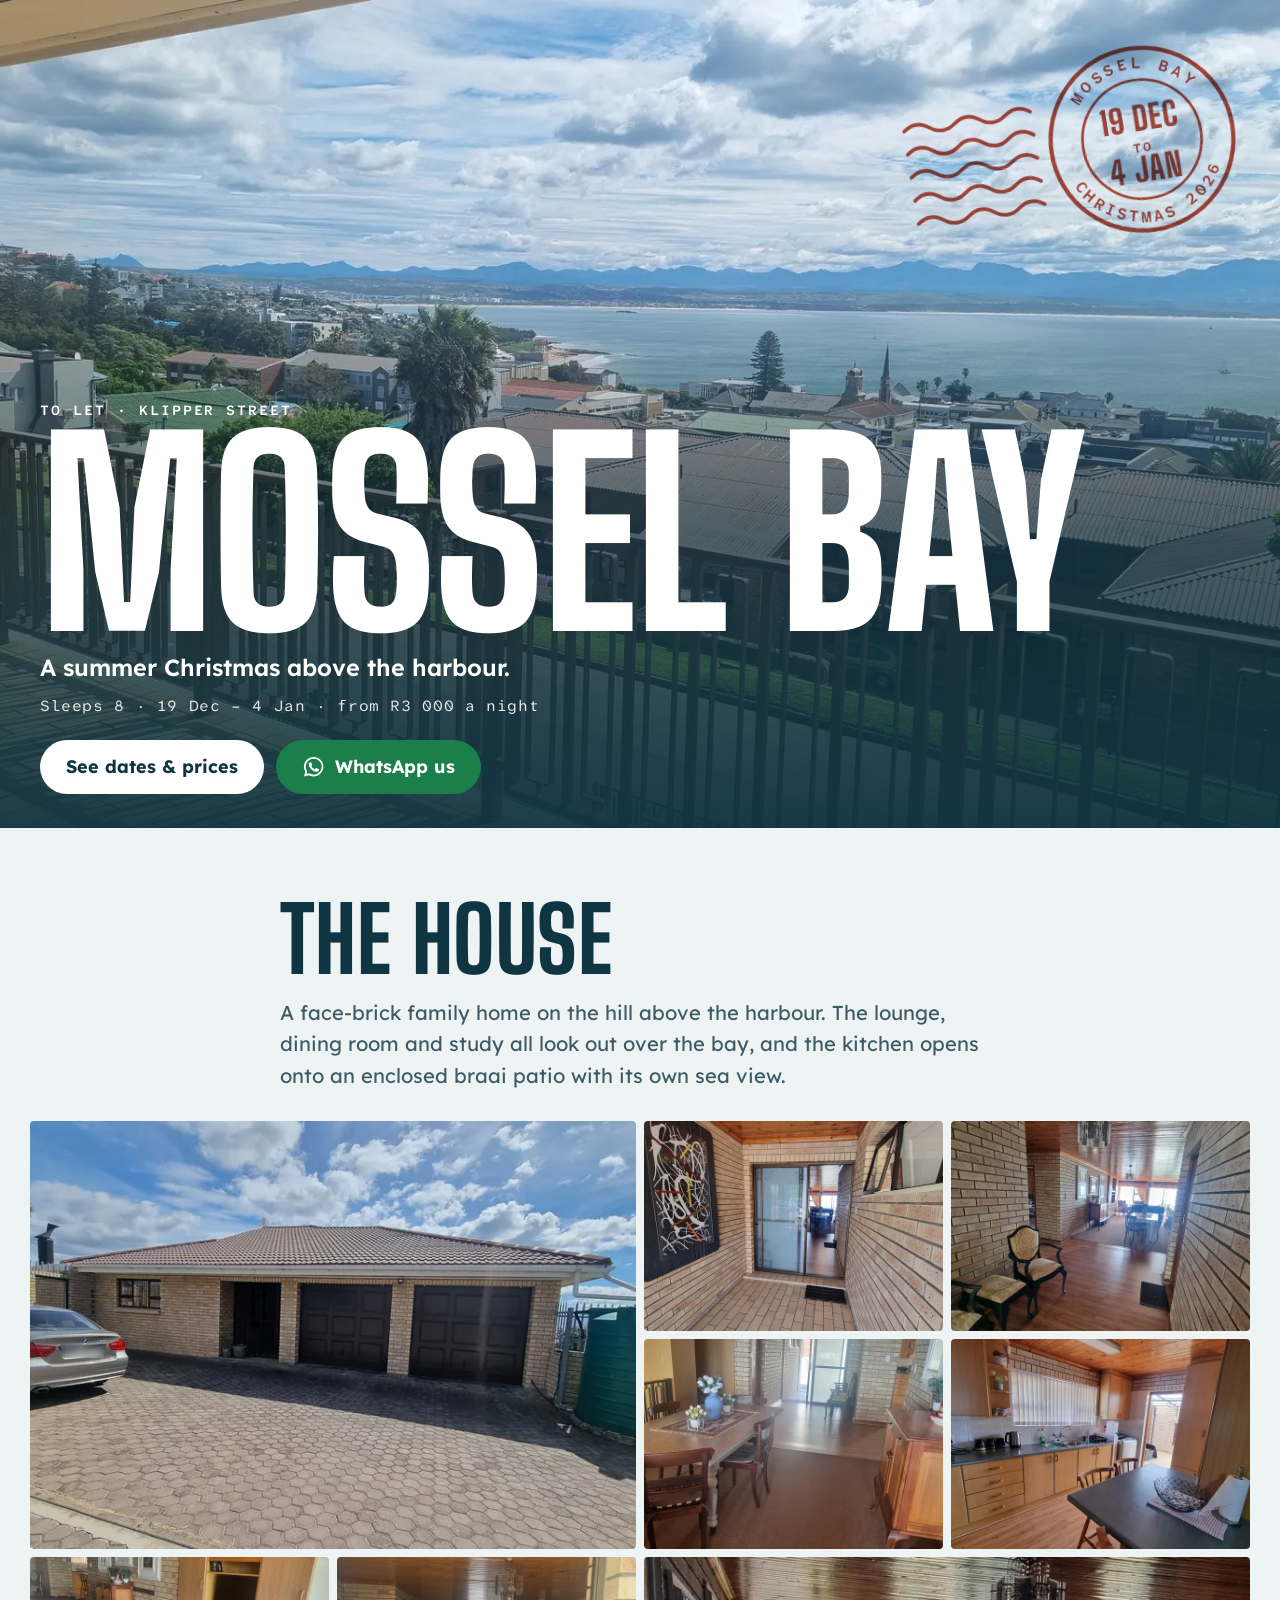
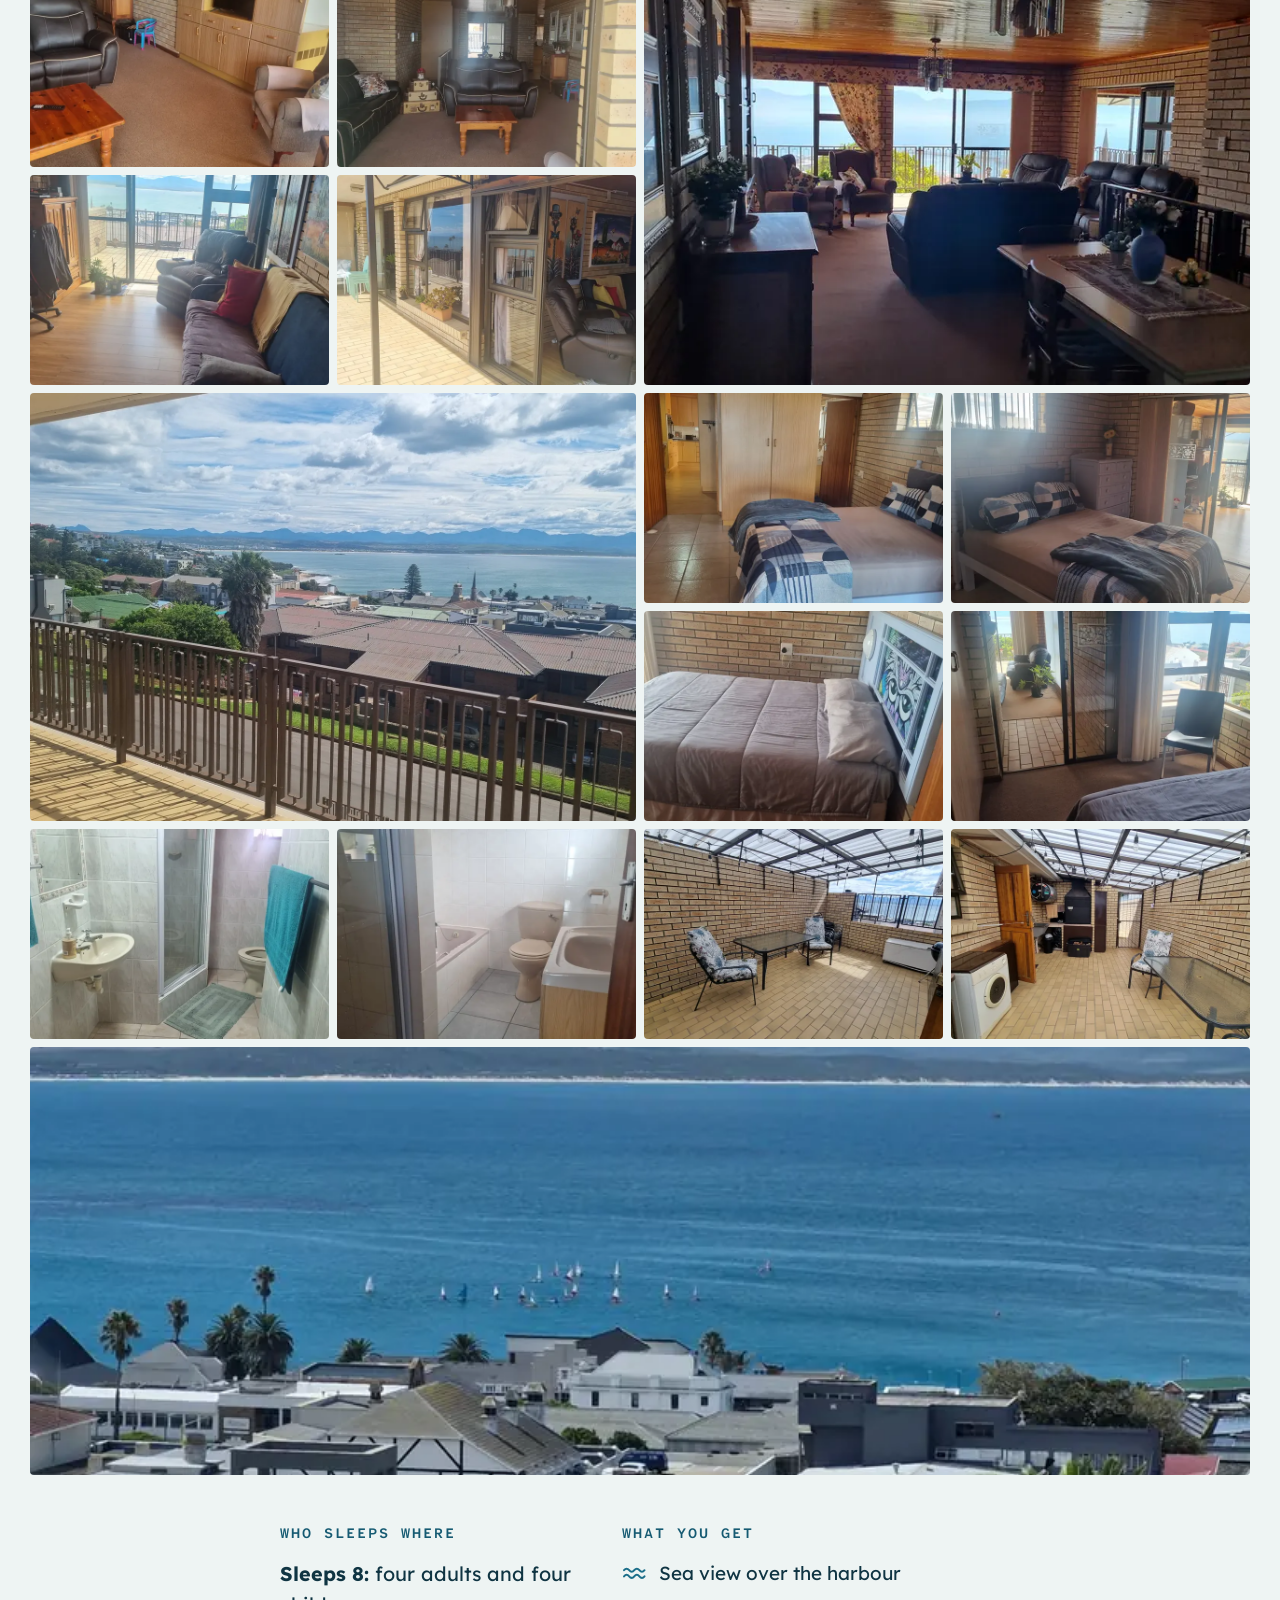
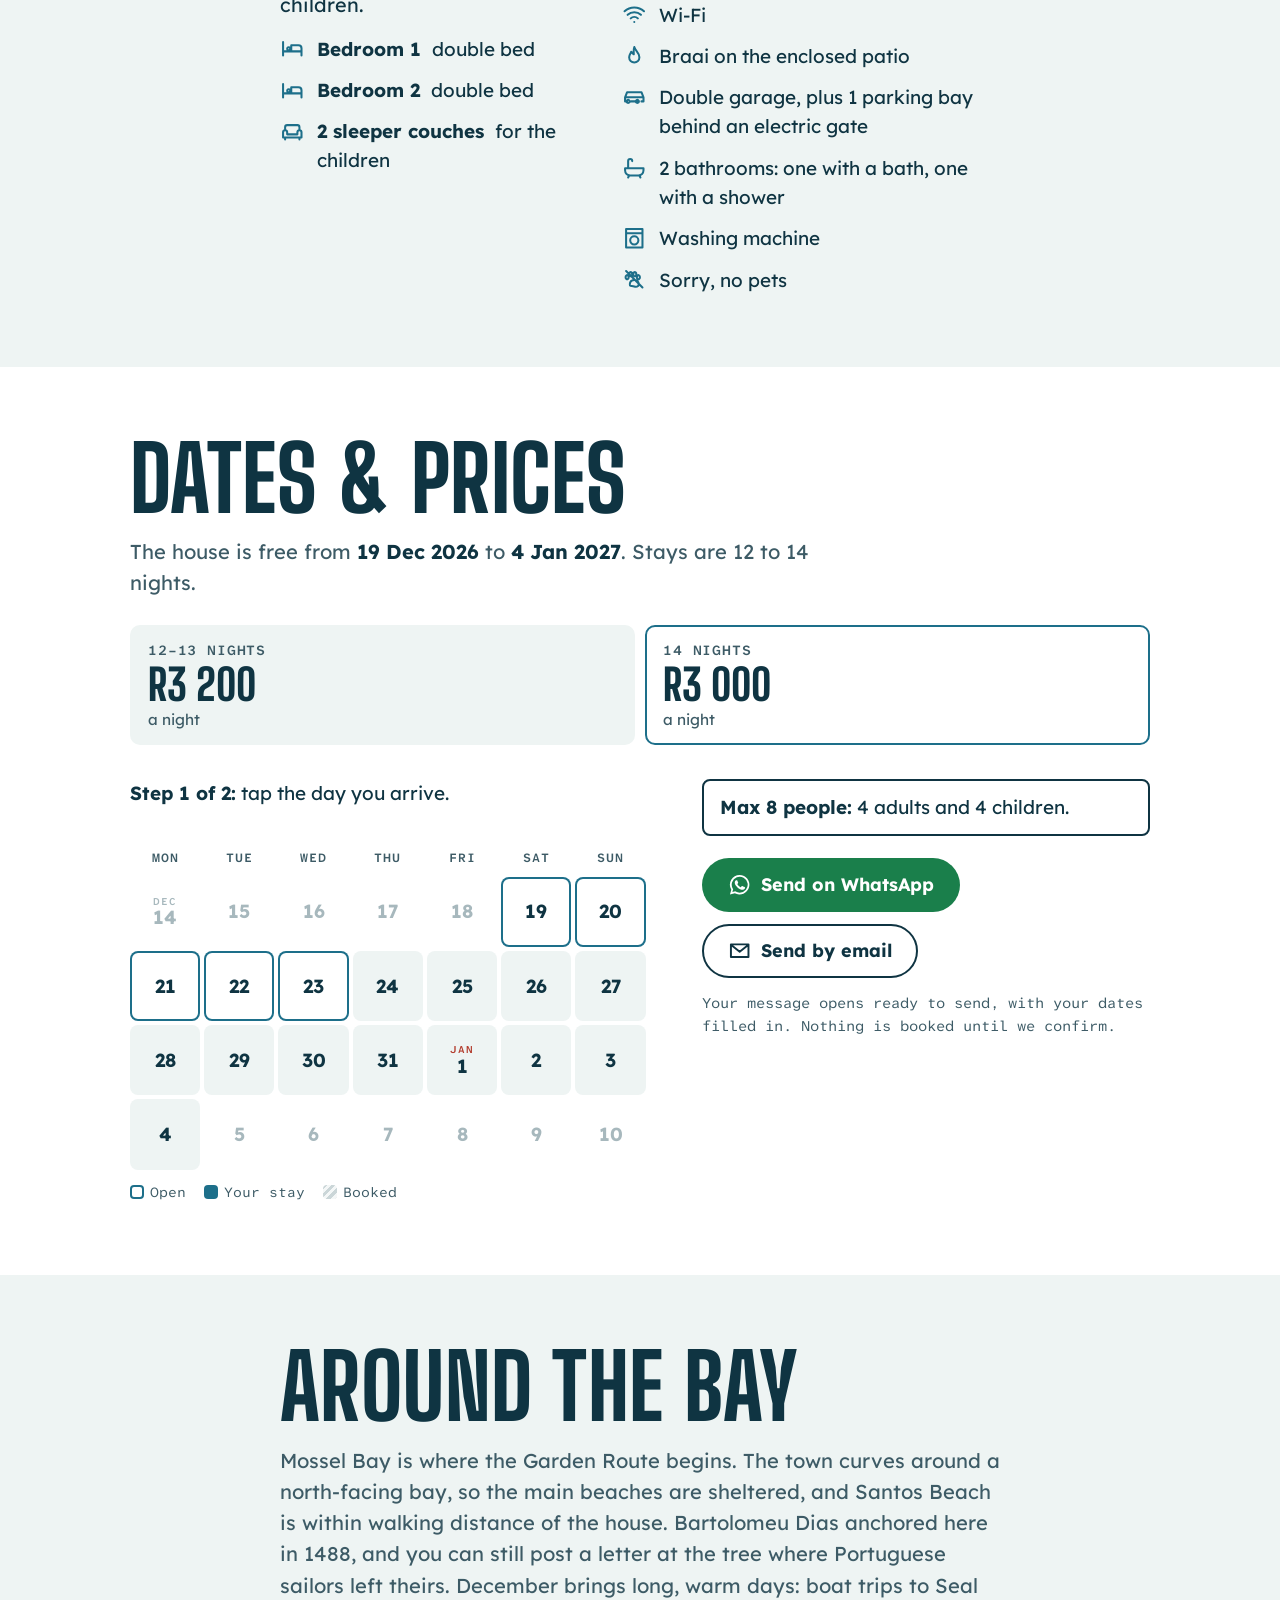
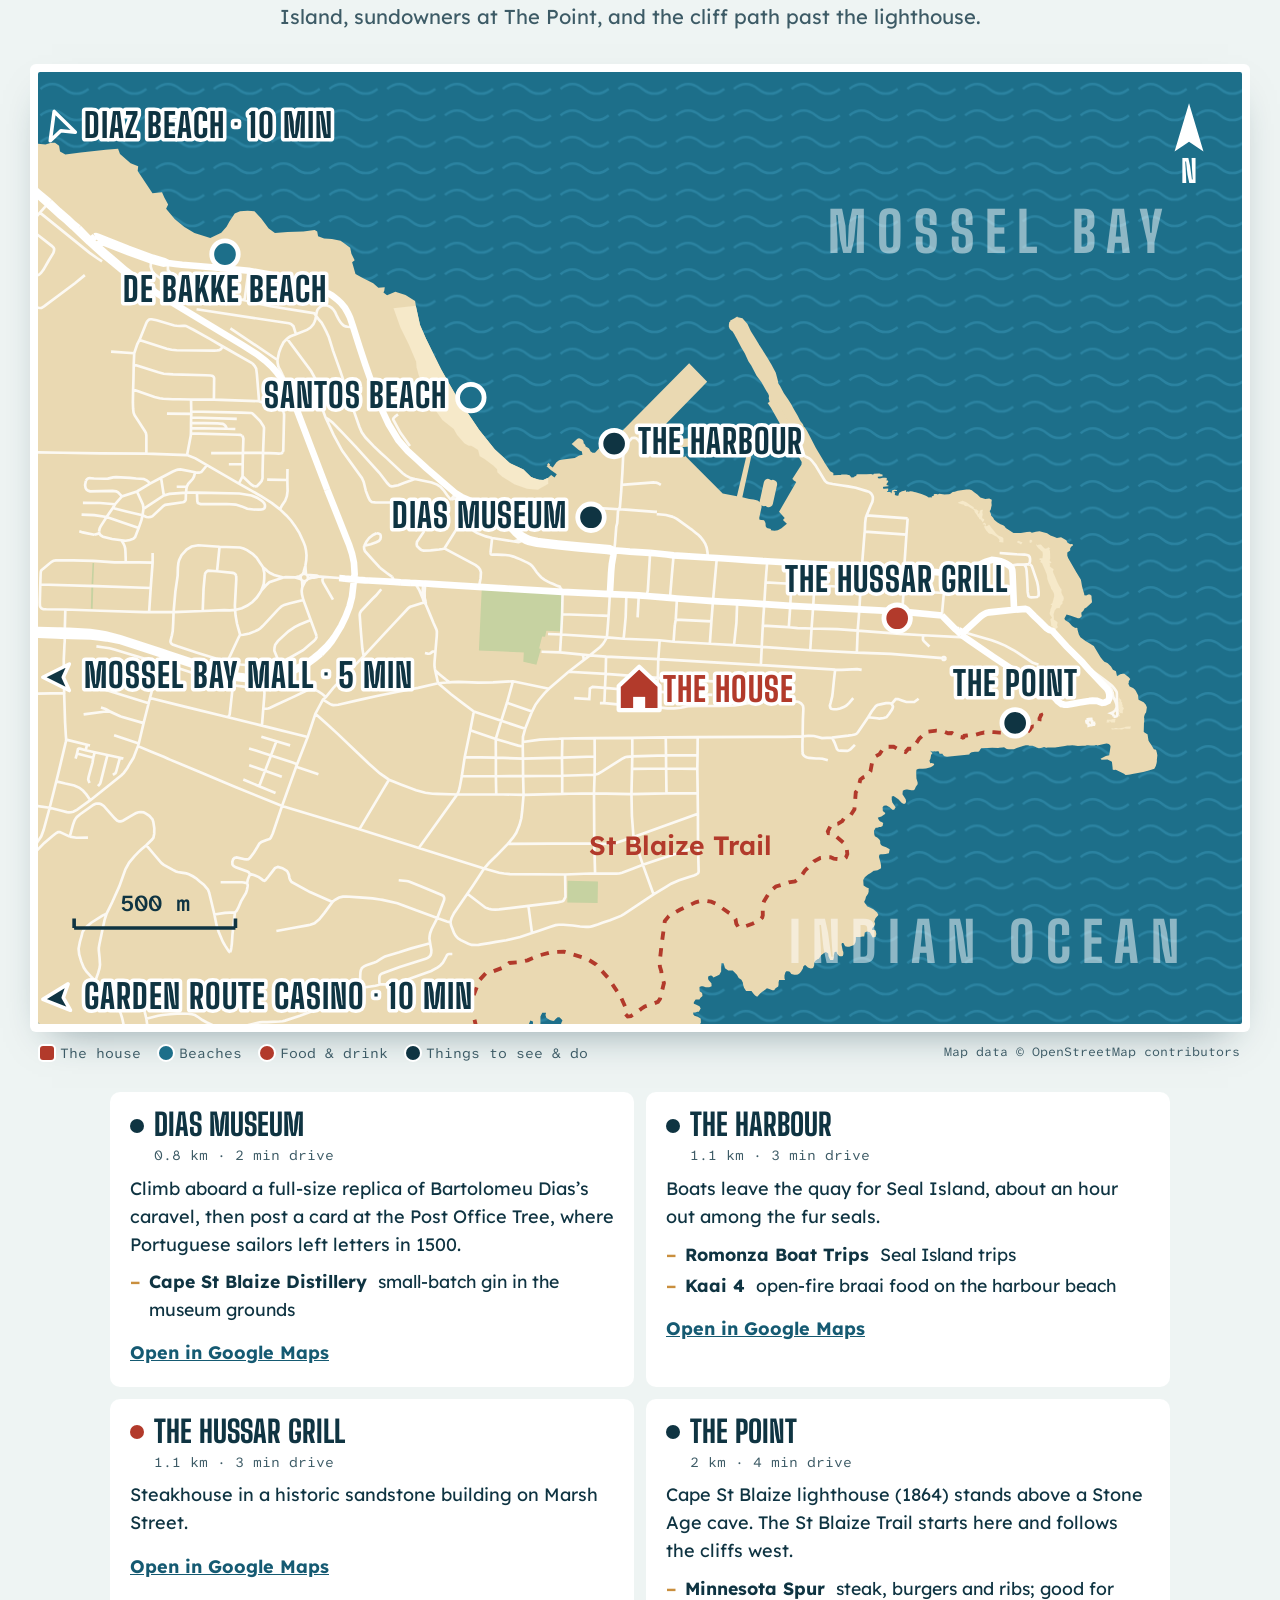
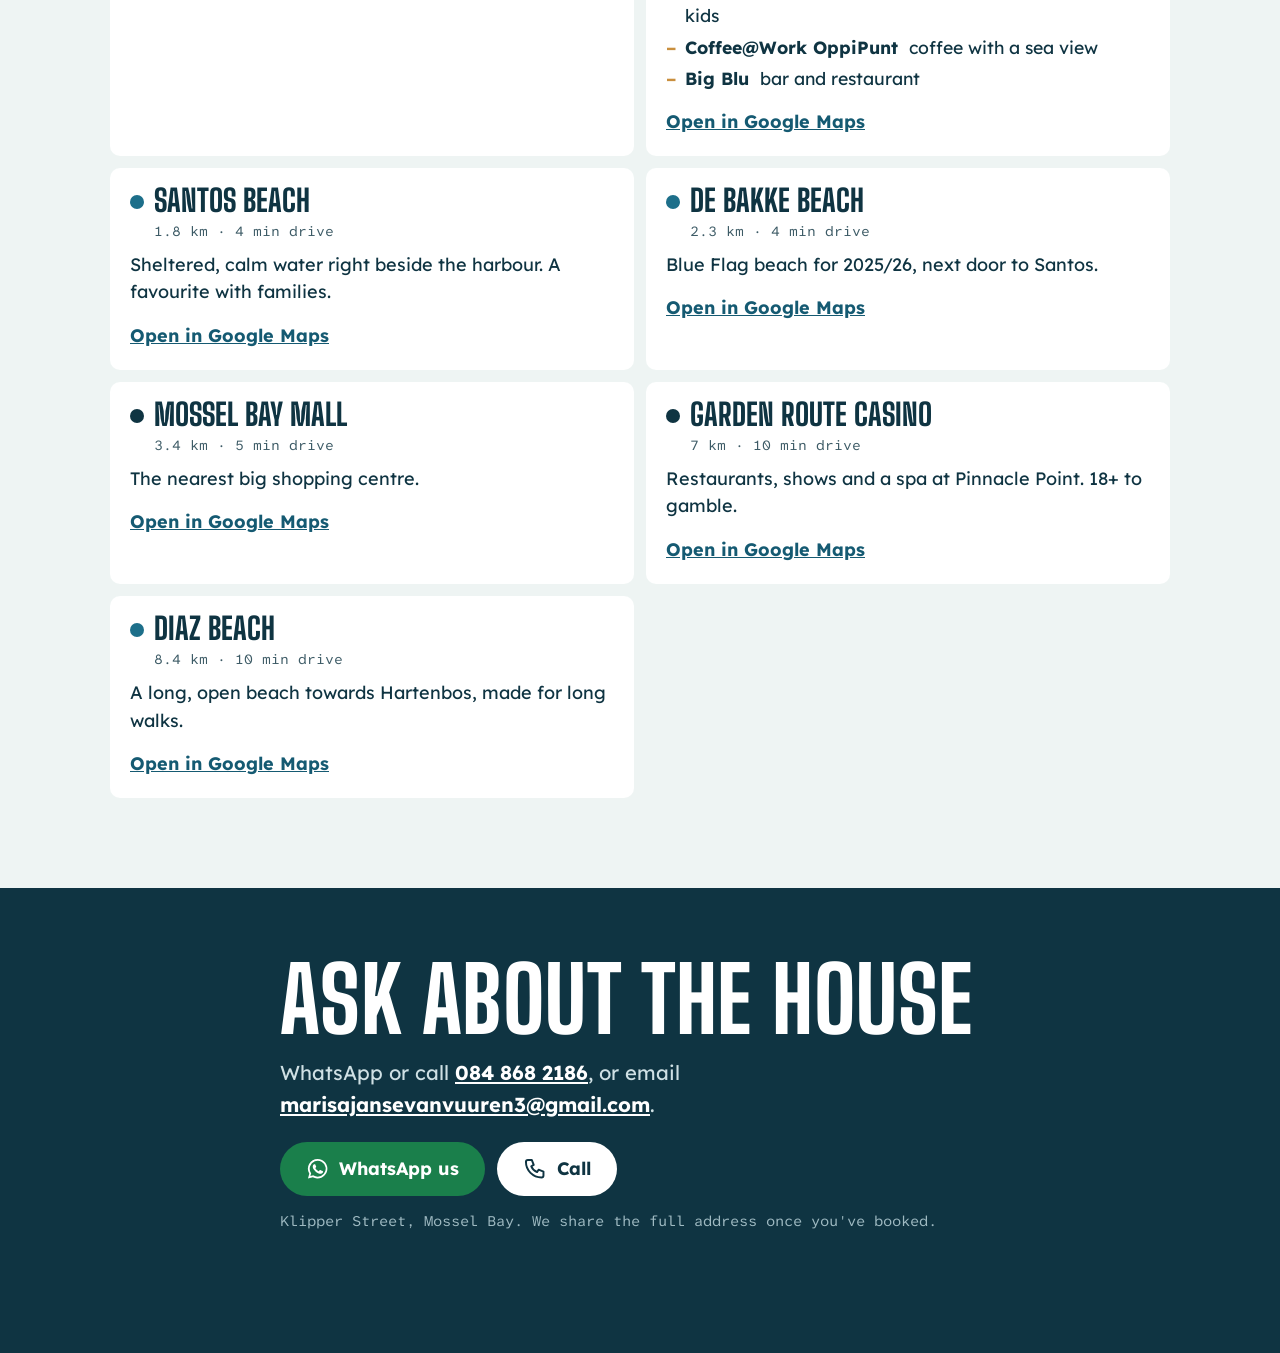
==== index.html @ 1321c9c1 "feat(site): add Mossel Bay Christmas holiday-let page and QR card One-page site to let the house fro" ====
<!doctype html>
<html lang="en-ZA">
<head>
  <meta charset="utf-8">
  <meta name="viewport" content="width=device-width, initial-scale=1, viewport-fit=cover">
  <title>Holiday home in Mossel Bay · Christmas 2026</title>
  <meta name="description" content="Family holiday home with sea views over the harbour in Mossel Bay. Sleeps 8. Available for Christmas 2026.">
  <meta name="theme-color" content="#0F3442">
  <meta property="og:type" content="website">
  <meta property="og:title" content="Holiday home in Mossel Bay · Christmas 2026">
  <meta property="og:description" content="Sea views over the harbour, sleeps 8. Photos, open dates and prices.">
  <meta property="og:url" content="https://yourdesigncoza.github.io/mosselbay-christmas/">
  <meta property="og:image" content="https://yourdesigncoza.github.io/mosselbay-christmas/assets/img/og.jpg">
  <meta property="og:image:width" content="1200">
  <meta property="og:image:height" content="630">
  <link rel="icon" href="assets/img/favicon.svg" type="image/svg+xml">
  <link rel="preconnect" href="https://fonts.googleapis.com">
  <link rel="preconnect" href="https://fonts.gstatic.com" crossorigin>
  <link rel="stylesheet" href="https://fonts.googleapis.com/css2?family=Atkinson+Hyperlegible+Mono:wght@400;600&family=Lexend:wght@400;600;700&family=Big+Shoulders+Display:wght@700;800&display=swap">
  <link rel="preload" as="image" href="assets/img/photos/stoep-view-1600.webp" imagesrcset="assets/img/photos/stoep-view-800.webp 800w, assets/img/photos/stoep-view-1600.webp 1600w, assets/img/photos/stoep-view-2400.webp 2400w" imagesizes="100vw">
  <link rel="stylesheet" href="assets/css/tokens.css">
  <link rel="stylesheet" href="assets/css/site.css">
</head>
<body>

<header class="hero">
  <img class="hero-img" src="assets/img/photos/stoep-view-1600.webp"
       srcset="assets/img/photos/stoep-view-800.webp 800w, assets/img/photos/stoep-view-1600.webp 1600w, assets/img/photos/stoep-view-2400.webp 2400w"
       sizes="100vw" alt="The view from the stoep across the rooftops to the harbour and the bay" fetchpriority="high">
  <div class="hero-copy">
    <p class="eyebrow">To let · Klipper Street</p>
    <h1 class="hero-title">Mossel Bay</h1>
    <p class="hero-lede">A summer Christmas above the harbour.</p>
    <p class="hero-meta">Sleeps 8 · <span data-fill="seasonShort"></span> · from <span data-fill="rateFrom"></span> a night</p>
    <div class="actions">
      <a class="btn btn-light" href="#dates">See dates &amp; prices</a>
      <a class="btn btn-whatsapp" data-link="whatsapp" target="_blank" rel="noopener">
        <svg class="icon" aria-hidden="true"><use href="#i-whatsapp"/></svg>WhatsApp us
      </a>
    </div>
  </div>
  <div class="postmark" data-postmark></div>
</header>

<main>

  <section class="section house" id="house" aria-labelledby="house-title">
    <div class="wrap">
      <h2 class="section-title" id="house-title">The house</h2>
      <p class="lede">A face-brick family home on the hill above the harbour. The lounge, dining room and study all look out over the bay, and the kitchen opens onto an enclosed braai patio with its own sea view.</p>
    </div>

    <ul class="gallery wrap-wide" data-gallery></ul>

    <div class="wrap house-details">
      <div>
        <h3 class="minor-title">Who sleeps where</h3>
        <p class="sleeps"><strong>Sleeps 8:</strong> four adults and four children.</p>
        <ul class="beds">
          <li><svg class="icon" aria-hidden="true"><use href="#i-bed"/></svg><span><strong>Bedroom 1</strong> double bed</span></li>
          <li><svg class="icon" aria-hidden="true"><use href="#i-bed"/></svg><span><strong>Bedroom 2</strong> double bed</span></li>
          <li><svg class="icon" aria-hidden="true"><use href="#i-couch"/></svg><span><strong>2 sleeper couches</strong> for the children</span></li>
        </ul>
      </div>
      <div>
        <h3 class="minor-title">What you get</h3>
        <ul class="amenities">
          <li><svg class="icon" aria-hidden="true"><use href="#i-wave"/></svg>Sea view over the harbour</li>
          <li><svg class="icon" aria-hidden="true"><use href="#i-wifi"/></svg>Wi-Fi</li>
          <li><svg class="icon" aria-hidden="true"><use href="#i-fire"/></svg>Braai on the enclosed patio</li>
          <li><svg class="icon" aria-hidden="true"><use href="#i-car"/></svg>Double garage, plus 1 parking bay behind an electric gate</li>
          <li><svg class="icon" aria-hidden="true"><use href="#i-bath"/></svg>2 bathrooms: one with a bath, one with a shower</li>
          <li><svg class="icon" aria-hidden="true"><use href="#i-wash"/></svg>Washing machine</li>
          <li><svg class="icon" aria-hidden="true"><use href="#i-paw"/></svg>Sorry, no pets</li>
        </ul>
      </div>
    </div>
  </section>

  <section class="section dates" id="dates" aria-labelledby="dates-title">
    <div class="wrap wrap-dates">
      <h2 class="section-title" id="dates-title">Dates &amp; prices</h2>
      <p class="lede">The house is free from <strong data-fill="seasonStart"></strong> to <strong data-fill="seasonEnd"></strong>. Stays are <span data-fill="minNights"></span> to <span data-fill="maxNights"></span> nights.</p>

      <dl class="rates">
        <div><dt><span data-fill="rateStdNights"></span></dt><dd><span data-fill="rateStd"></span> <small>a night</small></dd></div>
        <div><dt><span data-fill="rateLongNights"></span></dt><dd><span data-fill="rateFrom"></span> <small>a night</small></dd></div>
      </dl>

      <div class="booking" data-booking>
       <div class="booking-cal">
        <p class="step" data-step aria-live="polite"></p>
        <div class="cal" data-cal role="grid" aria-label="Choose your dates"></div>
        <p class="cal-legend">
          <span><i class="key key-open"></i>Open</span>
          <span><i class="key key-stay"></i>Your stay</span>
          <span><i class="key key-booked"></i>Booked</span>
        </p>
       </div>
       <div class="booking-side">

        <div class="summary" data-summary hidden>
          <p class="summary-dates" data-summary-dates></p>
          <p class="summary-total" data-summary-total></p>
          <p class="summary-tip" data-summary-tip hidden></p>
          <button type="button" class="link-btn" data-reset>Change dates</button>
        </div>

        <p class="guests"><strong>Max 8 people:</strong> 4&nbsp;adults and 4&nbsp;children.</p>

        <div class="actions">
          <a class="btn btn-whatsapp" data-enquire="whatsapp" target="_blank" rel="noopener">
            <svg class="icon" aria-hidden="true"><use href="#i-whatsapp"/></svg>Send on WhatsApp
          </a>
          <a class="btn btn-outline" data-enquire="email">
            <svg class="icon" aria-hidden="true"><use href="#i-mail"/></svg>Send by email
          </a>
        </div>
        <p class="fine">Your message opens ready to send, with your dates filled in. Nothing is booked until we confirm.</p>
       </div>
      </div>
    </div>
  </section>

  <section class="section area" id="area" aria-labelledby="area-title">
    <div class="wrap">
      <h2 class="section-title" id="area-title">Around the bay</h2>
      <p class="lede">Mossel Bay is where the Garden Route begins. The town curves around a north-facing bay, so the main beaches are sheltered, and Santos Beach is within walking distance of the house. Bartolomeu Dias anchored here in 1488, and you can still post a letter at the tree where Portuguese sailors left theirs. December brings long, warm days: boat trips to Seal Island, sundowners at The Point, and the cliff path past the lighthouse.</p>
    </div>
    <figure class="map wrap-wide">
      <div class="map-frame" data-map></div>
      <figcaption class="map-key">
        <span><i class="dot dot-home"></i>The house</span>
        <span><i class="dot dot-beach"></i>Beaches</span>
        <span><i class="dot dot-food"></i>Food &amp; drink</span>
        <span><i class="dot dot-see"></i>Things to see &amp; do</span>
        <span class="credit">Map data © OpenStreetMap contributors</span>
      </figcaption>
    </figure>
    <ol class="places wrap" data-places></ol>
  </section>

</main>

<footer class="contact" id="contact">
  <div class="wrap">
    <h2 class="section-title">Ask about the house</h2>
    <p class="lede">WhatsApp or call <a data-link="tel" data-fill="phone"></a>, or email <a data-link="email" data-fill="email"></a>.</p>
    <div class="actions">
      <a class="btn btn-whatsapp" data-link="whatsapp" target="_blank" rel="noopener">
        <svg class="icon" aria-hidden="true"><use href="#i-whatsapp"/></svg>WhatsApp us
      </a>
      <a class="btn btn-light" data-link="tel">
        <svg class="icon" aria-hidden="true"><use href="#i-phone"/></svg>Call
      </a>
    </div>
    <p class="fine">Klipper Street, Mossel Bay. We share the full address once you've booked.</p>
  </div>
</footer>

<nav class="dock" data-dock aria-label="Quick links">
  <span class="dock-price">From <strong data-fill="rateFrom"></strong> a night</span>
  <a class="btn btn-small" href="#dates">Dates &amp; prices</a>
</nav>

<dialog class="lightbox" data-lightbox aria-label="Photo viewer">
  <figure>
    <img data-lb-img alt="">
    <figcaption><span data-lb-caption></span> <span class="lb-count" data-lb-count></span></figcaption>
  </figure>
  <button type="button" class="lb-btn lb-prev" data-lb-prev aria-label="Previous photo">‹</button>
  <button type="button" class="lb-btn lb-next" data-lb-next aria-label="Next photo">›</button>
  <button type="button" class="lb-btn lb-close" data-lb-close aria-label="Close">×</button>
</dialog>

<!-- Icons, drawn once and reused with <use>. -->
<svg width="0" height="0" style="position:absolute" aria-hidden="true">
  <symbol id="i-whatsapp" viewBox="0 0 24 24"><path fill="currentColor" d="M12 2a10 10 0 0 0-8.6 15.1L2 22l5-1.3A10 10 0 1 0 12 2Zm0 18.2a8.2 8.2 0 0 1-4.2-1.2l-.3-.2-3 .8.8-2.9-.2-.3A8.2 8.2 0 1 1 12 20.2Zm4.5-6.1c-.2-.1-1.5-.7-1.7-.8s-.4-.1-.6.1-.7.8-.8 1-.3.2-.5.1a6.7 6.7 0 0 1-3.3-2.9c-.3-.4.3-.4.8-1.4a.5.5 0 0 0 0-.5l-.8-1.8c-.2-.5-.4-.4-.6-.4h-.5a1 1 0 0 0-.7.3 3 3 0 0 0-.9 2.2 5.1 5.1 0 0 0 1.1 2.7 11.6 11.6 0 0 0 4.4 3.9c1.6.7 2.3.8 3.1.6a2.7 2.7 0 0 0 1.8-1.2 2.2 2.2 0 0 0 .2-1.3c-.1-.1-.3-.2-.5-.3Z"/></symbol>
  <symbol id="i-mail" viewBox="0 0 24 24"><path fill="none" stroke="currentColor" stroke-width="2" stroke-linejoin="round" d="M3 5.5h18v13H3z M3 6l9 7 9-7"/></symbol>
  <symbol id="i-phone" viewBox="0 0 24 24"><path fill="none" stroke="currentColor" stroke-width="2" stroke-linejoin="round" d="M5 3h4l2 5-2.5 1.5a11 11 0 0 0 6 6L16 13l5 2v4a2 2 0 0 1-2 2A16 16 0 0 1 3 5a2 2 0 0 1 2-2Z"/></symbol>
  <symbol id="i-bed" viewBox="0 0 24 24"><path fill="none" stroke="currentColor" stroke-width="2" stroke-linecap="round" stroke-linejoin="round" d="M3 19V6 M3 15h18v4 M21 15v-3a3 3 0 0 0-3-3h-7v6 M7 12.5a1.5 1.5 0 1 0 0-.01"/></symbol>
  <symbol id="i-couch" viewBox="0 0 24 24"><path fill="none" stroke="currentColor" stroke-width="2" stroke-linecap="round" stroke-linejoin="round" d="M5 11V8a2 2 0 0 1 2-2h10a2 2 0 0 1 2 2v3 M3 13a2 2 0 0 1 4 0v2h10v-2a2 2 0 0 1 4 0v5H3z M5 18v2 M19 18v2"/></symbol>
  <symbol id="i-wave" viewBox="0 0 24 24"><path fill="none" stroke="currentColor" stroke-width="2" stroke-linecap="round" d="M2 9q2.5-3 5 0t5 0 5 0 5 0 M2 15q2.5-3 5 0t5 0 5 0 5 0"/></symbol>
  <symbol id="i-wifi" viewBox="0 0 24 24"><path fill="none" stroke="currentColor" stroke-width="2" stroke-linecap="round" d="M2.5 9a14 14 0 0 1 19 0 M5.5 12.5a9.5 9.5 0 0 1 13 0 M8.5 16a5 5 0 0 1 7 0 M12 19.5v.01"/></symbol>
  <symbol id="i-fire" viewBox="0 0 24 24"><path fill="none" stroke="currentColor" stroke-width="2" stroke-linejoin="round" d="M12 3c1 4 5 5.5 5 10a5 5 0 0 1-10 0c0-2.5 1.5-3.5 2-5.5 1 1.5 1.5 2 2.5 2.5C11.5 8 11 5.5 12 3Z"/></symbol>
  <symbol id="i-car" viewBox="0 0 24 24"><path fill="none" stroke="currentColor" stroke-width="2" stroke-linecap="round" stroke-linejoin="round" d="M5 16H3v-4l2-5h14l2 5v4h-2 M3 12h18 M7.5 16a1.5 1.5 0 1 0 0 .01 M16.5 16a1.5 1.5 0 1 0 0 .01 M9 16h6"/></symbol>
  <symbol id="i-bath" viewBox="0 0 24 24"><path fill="none" stroke="currentColor" stroke-width="2" stroke-linecap="round" stroke-linejoin="round" d="M3 12h18v2a5 5 0 0 1-5 5H8a5 5 0 0 1-5-5z M6 12V5a2 2 0 0 1 4 0 M7 19l-1 2 M17 19l1 2"/></symbol>
  <symbol id="i-wash" viewBox="0 0 24 24"><path fill="none" stroke="currentColor" stroke-width="2" stroke-linejoin="round" d="M4 3h16v18H4z M4 7h16 M12 10a4 4 0 1 0 0 8 4 4 0 0 0 0-8Z"/></symbol>
  <symbol id="i-paw" viewBox="0 0 24 24"><path fill="none" stroke="currentColor" stroke-width="2" stroke-linecap="round" d="M8 15c1.5-3 6.5-3 8 0s-1 5-4 4-5.5 1-4-4Z M6.5 10a1.5 2 0 1 0 0 .01 M10 7a1.5 2 0 1 0 0 .01 M14 7a1.5 2 0 1 0 0 .01 M17.5 10a1.5 2 0 1 0 0 .01 M4 4l16 16"/></symbol>
</svg>

<script src="assets/js/config.js"></script>
<script src="assets/js/common.js"></script>
<script src="assets/js/site.js"></script>
</body>
</html>
---- assets/css/tokens.css ----
/* Shared by the page and the printable card. */
:root {
  color-scheme: light;
  --mist: #EEF4F3;
  --paper: #FFFFFF;
  --ink: #0F3442;
  --ink-soft: #3D5B66;
  --harbour: #1D6F8A;
  --harbour-deep: #155A72;
  --harbour-pale: #D3E6EC;
  --sandstone: #C98F3E;
  --land: #EAD9B2;
  --sand: #F6E9C9;
  --postbox: #B23A2B;
  --whatsapp: #1A7F4B;

  --font-display: 'Big Shoulders Display', 'Arial Narrow', sans-serif;
  --font-body: 'Lexend', system-ui, sans-serif;
  --font-mono: 'Atkinson Hyperlegible Mono', ui-monospace, monospace;
}

/* Postmark (markup comes from common.js) */
.postmark-svg { display: block; width: 100%; height: auto; color: var(--postbox); overflow: visible; }
.pm-waves path, .pm-ring-line { fill: none; stroke: currentColor; stroke-linecap: round; }
.pm-waves path { stroke-width: 3.5; }
.pm-ring-line { stroke-width: 4; }
.pm-thin { stroke-width: 2.5; }
.pm-ring { font: 600 15px var(--font-mono); letter-spacing: 3px; text-transform: uppercase; fill: currentColor; }
.pm-date { font: 800 31px var(--font-display); letter-spacing: 1px; text-transform: uppercase; fill: currentColor; }
.pm-to { font: 600 12px var(--font-mono); letter-spacing: 2px; text-transform: uppercase; fill: currentColor; }
---- assets/css/site.css ----
*, *::before, *::after { box-sizing: border-box; }
html { font-size: 112.5%; scroll-behavior: smooth; -webkit-text-size-adjust: 100%; }
body { margin: 0; background: var(--mist); color: var(--ink); font-family: var(--font-body); line-height: 1.55; }
img { display: block; max-width: 100%; }
a { color: inherit; }
h1, h2, h3, p { margin: 0; }
:focus-visible { outline: 3px solid var(--sandstone); outline-offset: 3px; }
.sr-only { position: absolute; width: 1px; height: 1px; overflow: hidden; clip-path: inset(50%); white-space: nowrap; }

.wrap { max-width: 760px; margin-inline: auto; padding-inline: 20px; }
.wrap-wide { max-width: 1240px; margin-inline: auto; padding-inline: 10px; }
.icon { width: 1.3em; height: 1.3em; flex: none; }

/* ---------- Type ---------- */
.eyebrow, .minor-title, .hero-meta, .fine, .place-dist, .cal-legend, .dow {
  font-family: var(--font-mono);
}
.eyebrow { font-size: .78rem; font-weight: 600; letter-spacing: .14em; text-transform: uppercase; }
.section-title {
  font: 800 clamp(3rem, 13vw, 5rem)/.88 var(--font-display);
  text-transform: uppercase;
  letter-spacing: .005em;
  margin-bottom: 18px;
}
.minor-title {
  font-size: .8rem; font-weight: 600; letter-spacing: .14em; text-transform: uppercase;
  color: var(--harbour-deep); margin: 0 0 14px; padding: 0;
}
.lede { font-size: 1.12rem; color: var(--ink-soft); max-width: 62ch; }
.lede strong { color: var(--ink); }
.fine { font-size: .82rem; color: var(--ink-soft); margin-top: 14px; }

/* ---------- Buttons ---------- */
.actions { display: flex; flex-wrap: wrap; gap: 12px; margin-top: 22px; }
.btn {
  display: inline-flex; align-items: center; justify-content: center; gap: .55em;
  min-height: 54px; padding: 0 24px; border-radius: 999px; border: 2px solid transparent;
  font: 700 1rem/1 var(--font-body); text-decoration: none; cursor: pointer;
  transition: transform .15s ease, background-color .15s ease;
}
.btn:active { transform: scale(.97); }
.btn-light { background: var(--paper); color: var(--ink); }
.btn-whatsapp { background: var(--whatsapp); color: #fff; }
.btn-whatsapp:hover { background: #156b3f; }
.btn-outline { border-color: var(--ink); color: var(--ink); background: transparent; }
.btn-outline:hover { background: var(--mist); }
.btn-small { min-height: 46px; padding: 0 18px; background: var(--paper); color: var(--ink); }
.link-btn { background: none; border: 0; padding: 0; font: 700 .95rem var(--font-body); color: var(--harbour-deep); text-decoration: underline; cursor: pointer; }

/* ---------- Hero ---------- */
.hero {
  position: relative; min-height: 92svh; display: grid; align-items: end;
  color: #fff; background: var(--ink); overflow: hidden; isolation: isolate;
}
.hero-img { position: absolute; inset: 0; width: 100%; height: 100%; object-fit: cover; object-position: 64% 45%; z-index: -2; }
.hero::before {
  content: ""; position: absolute; inset: 0; z-index: -1;
  background: linear-gradient(to top, rgb(15 52 66 / .94) 0%, rgb(15 52 66 / .6) 36%, rgb(15 52 66 / 0) 62%);
}
.hero-copy {
  width: 100%; max-width: 1240px; margin-inline: auto;
  padding: 0 20px calc(34px + env(safe-area-inset-bottom));
}
.hero-title {
  font: 800 clamp(6rem, 30vw, 14rem)/.8 var(--font-display);
  text-transform: uppercase; letter-spacing: -.01em;
  margin: 12px 0 14px; max-width: 8ch;
}
.hero-lede { font-size: 1.3rem; font-weight: 600; }
.hero-meta { font-size: .86rem; letter-spacing: .04em; margin-top: 8px; opacity: .9; }
.postmark {
  position: absolute; z-index: 1; top: calc(18px + env(safe-area-inset-top)); right: 6px;
  width: min(60vw, 340px); transform: rotate(-9deg); opacity: .92; mix-blend-mode: multiply;
  animation: stamp .5s cubic-bezier(.2, 1.5, .45, 1) .45s both;
}
@keyframes stamp {
  from { transform: rotate(-17deg) scale(1.4); opacity: 0; }
  to { transform: rotate(-9deg) scale(1); opacity: .92; }
}
@media (min-width: 900px) {
  .hero-title { max-width: none; }
  .postmark { top: 40px; right: 40px; }
}

/* ---------- Sections ---------- */
.section { padding: 72px 0; }
.dates { background: var(--paper); }

/* ---------- The house ---------- */
.gallery {
  list-style: none; margin: 30px auto 0; padding-block: 0;
  display: grid; grid-template-columns: repeat(2, 1fr); gap: 6px; grid-auto-flow: dense;
}
.gallery li { aspect-ratio: 4 / 3; }
.gallery li.wide { grid-column: span 2; aspect-ratio: 16 / 9; }
.gallery button {
  display: block; width: 100%; height: 100%; padding: 0; border: 0; background: var(--harbour-pale);
  border-radius: 4px; overflow: hidden; cursor: zoom-in;
}
.gallery img { width: 100%; height: 100%; object-fit: cover; transition: transform .5s ease; }
.gallery button:hover img { transform: scale(1.03); }
@media (min-width: 900px) {
  .gallery { grid-template-columns: repeat(4, 1fr); grid-auto-rows: 210px; gap: 8px; }
  .gallery li, .gallery li.wide { aspect-ratio: auto; }
  .gallery li.wide { grid-row: span 2; }
  .gallery li.wide:last-child { grid-column: 1 / -1; }
  .gallery li.wide:last-child img { object-position: 50% 78%; }
}

.house-details { display: grid; gap: 40px; margin-top: 48px; }
@media (min-width: 720px) { .house-details { grid-template-columns: 1fr 1.25fr; } }
.sleeps { font-size: 1.1rem; margin-bottom: 14px; }
.beds, .amenities { list-style: none; margin: 0; padding: 0; display: grid; gap: 12px; font-size: 1.05rem; }
.beds li, .amenities li { display: flex; gap: 12px; align-items: flex-start; }
.beds .icon, .amenities .icon { color: var(--harbour); margin-top: .1em; }
.beds strong { margin-right: .35em; }

/* ---------- Dates & prices ---------- */
.rates { display: grid; grid-template-columns: 1fr 1fr; gap: 10px; margin: 26px 0 34px; }
.rates div { background: var(--mist); border-radius: 10px; padding: 14px 16px; border: 2px solid transparent; }
.rates div:last-child { border-color: var(--harbour); background: #fff; }
.rates dt { font: 600 .78rem var(--font-mono); letter-spacing: .06em; text-transform: uppercase; color: var(--ink-soft); }
.rates dd { margin: 4px 0 0; font: 800 2.4rem/1 var(--font-display); }
.rates small { display: block; margin-top: 4px; font: 400 .85rem var(--font-body); color: var(--ink-soft); }

@media (min-width: 900px) {
  .wrap-dates { max-width: 1060px; }
  .booking { display: grid; grid-template-columns: minmax(0, 1.15fr) minmax(0, 1fr); gap: 56px; align-items: start; }
  .booking-side .summary { margin-top: 0; }
  .booking-side .summary[hidden] + .guests { margin-top: 0; }
}
.step { font-size: 1.05rem; min-height: 3.2em; }
.cal { display: grid; grid-template-columns: repeat(7, 1fr); gap: 4px; margin-top: 10px; }
.dow { text-align: center; font-size: .7rem; font-weight: 600; letter-spacing: .08em; text-transform: uppercase; color: var(--ink-soft); padding-bottom: 4px; }
.day {
  position: relative; aspect-ratio: 1; min-height: 44px; padding: 0; border: 0; border-radius: 8px;
  display: flex; flex-direction: column; align-items: center; justify-content: center; gap: 1px;
  font: 700 1.05rem/1 var(--font-body); color: var(--ink); background: transparent;
}
.day small { font: 600 .58rem/1 var(--font-mono); letter-spacing: .08em; text-transform: uppercase; color: var(--postbox); }
.day.out { color: #A7B8BD; }
.day.out small { color: #A7B8BD; }
.day.open { background: var(--mist); }
.day.booked { background: repeating-linear-gradient(135deg, #E2E9EA 0 5px, #F4F7F7 5px 10px); color: #8DA2A8; text-decoration: line-through; }
.day.min { background: var(--harbour-pale); }
.day.stay { background: var(--harbour-pale); }
.day.can { background: #fff; box-shadow: inset 0 0 0 2px var(--harbour); cursor: pointer; }
.day.can:hover { background: #E8F3F6; }
.day.start, .day.end { background: var(--harbour); color: #fff; box-shadow: none; }
.day.start small, .day.end small { color: #fff; }

.cal-legend { display: flex; flex-wrap: wrap; gap: 6px 18px; font-size: .78rem; color: var(--ink-soft); margin-top: 12px; }
.key { display: inline-block; width: 14px; height: 14px; border-radius: 4px; vertical-align: -2px; margin-right: 6px; }
.key-open { background: #fff; box-shadow: inset 0 0 0 2px var(--harbour); }
.key-stay { background: var(--harbour); }
.key-booked { background: repeating-linear-gradient(135deg, #CBD6D8 0 3px, #F4F7F7 3px 6px); }

.summary { margin-top: 24px; padding: 18px 20px; border-radius: 10px; background: var(--mist); border-left: 5px solid var(--harbour); }
.summary-dates { font: 600 .9rem var(--font-mono); }
.summary-total { font: 800 2rem/1.1 var(--font-display); text-transform: uppercase; margin: 6px 0; }
.summary-total strong { color: var(--harbour-deep); }
.summary-tip { padding: 8px 12px; margin: 10px 0; border-radius: 6px; background: #FBF1E1; border-left: 3px solid var(--sandstone); font-size: .95rem; }

.guests { margin: 28px 0 0; padding: 12px 16px; border: 2px solid var(--ink); border-radius: 8px; font-size: 1.05rem; }

/* ---------- Around the bay ---------- */
.map { margin: 32px auto 0; }
.map-frame { background: #fff; padding: 8px; border-radius: 6px; box-shadow: 0 18px 40px -22px rgb(15 52 66 / .5); min-height: 200px; }
.map-svg { display: block; width: 100%; height: auto; border-radius: 2px; }
.map-key { display: flex; flex-wrap: wrap; gap: 6px 18px; padding: 12px 10px 0; font: .78rem var(--font-mono); color: var(--ink-soft); }
.map-key .credit { margin-left: auto; font-size: .7rem; }

.sea { fill: var(--harbour); }
.wave { fill: none; stroke: #2B83A1; stroke-width: 2; }
.land { fill: var(--land); }
.sand { fill: var(--sand); }
.park { fill: #C6D2A1; }
.pier { fill: none; stroke: var(--land); stroke-width: 7; stroke-linecap: round; }
.road { fill: none; stroke: #fff; stroke-width: 2.2; opacity: .85; }
.road-major { fill: none; stroke: #fff; stroke-width: 5.5; }
.trail { fill: none; stroke: var(--postbox); stroke-width: 3.2; stroke-dasharray: 7 7; }
.sea-label { font: 800 46px var(--font-display); letter-spacing: .2em; text-transform: uppercase; fill: rgb(255 255 255 / .5); text-anchor: middle; }
.trail-label { font: 600 22px var(--font-body); fill: var(--postbox); }
.scale path { fill: none; stroke: var(--ink); stroke-width: 3; }
.scale text { font: 600 19px var(--font-mono); fill: var(--ink); text-anchor: middle; }
.north path { fill: #fff; }
.north text { font: 800 26px var(--font-display); fill: #fff; text-anchor: middle; }

.pin-beach, .dot-beach { --pin: var(--harbour); }
.pin-food, .dot-food { --pin: var(--postbox); }
.pin-see, .dot-see { --pin: var(--ink); }
.pin circle { fill: var(--pin); stroke: #fff; stroke-width: 4; }
.pin-edge path { fill: var(--pin); stroke: #fff; stroke-width: 3; stroke-linejoin: round; }
.pin-label {
  font: 800 34px var(--font-display); letter-spacing: .03em; text-transform: uppercase;
  fill: var(--ink); paint-order: stroke; stroke: #fff; stroke-width: 7px; stroke-linejoin: round;
}
a.pin:hover .pin-label, a.pin:focus .pin-label { fill: var(--harbour); }
.pin-home path { fill: var(--postbox); stroke: #fff; stroke-width: 3.5; stroke-linejoin: round; }
.pin-home .door { fill: #fff; stroke: none; }
.pin-home .home-label { fill: var(--postbox); }
@media (max-width: 600px) { .pin-label { font-size: 40px; stroke-width: 8px; } }
@media (min-width: 900px) { .pin-label { font-size: 28px; stroke-width: 6px; } }

.dot { display: inline-block; width: 14px; height: 14px; border-radius: 50%; background: var(--pin); box-shadow: 0 0 0 2px #fff; vertical-align: -2px; margin-right: 6px; }
.dot-home { background: var(--postbox); border-radius: 3px; }

.places { list-style: none; margin-top: 30px; display: grid; gap: 12px; }
@media (min-width: 900px) { .places { max-width: 1100px; grid-template-columns: 1fr 1fr; } }
.place { background: #fff; border-radius: 10px; padding: 18px 20px 16px; scroll-margin-top: 20px; }
.place:target { box-shadow: 0 0 0 3px var(--harbour); }
.place-head { display: flex; flex-wrap: wrap; align-items: center; gap: 4px 10px; margin-bottom: 8px; }
.place-head .dot { margin-right: 0; }
.place h3 { font: 800 1.7rem/1 var(--font-display); text-transform: uppercase; }
.place-dist { flex-basis: 100%; padding-left: 24px; font-size: .78rem; color: var(--ink-soft); }
.place p { font-size: 1rem; }
.picks { list-style: none; margin: 10px 0 0; padding: 0; display: grid; gap: 4px; font-size: .98rem; }
.picks li { padding-left: 1.1em; position: relative; }
.picks li::before { content: "–"; position: absolute; left: 0; color: var(--sandstone); font-weight: 700; }
.picks strong { margin-right: .3em; }
.place-link { display: inline-block; margin-top: 12px; font-weight: 700; color: var(--harbour-deep); padding: 4px 0; }

/* ---------- Contact ---------- */
.contact { background: var(--ink); color: #fff; padding: 72px 0 120px; }
.contact .lede { color: #CFE0E4; }
.contact .lede a { color: #fff; font-weight: 700; overflow-wrap: anywhere; }
.contact .fine { color: #9FBAC2; }

/* ---------- Bottom bar (phones) ---------- */
.dock {
  position: fixed; z-index: 10; left: 12px; right: 12px; bottom: calc(12px + env(safe-area-inset-bottom));
  display: flex; align-items: center; justify-content: space-between; gap: 12px;
  padding: 8px 8px 8px 20px; border-radius: 999px; background: var(--ink); color: #fff;
  box-shadow: 0 10px 30px -10px rgb(0 0 0 / .5);
  transform: translateY(160%); transition: transform .3s ease;
}
.dock.show { transform: none; }
.dock-price { font-size: .95rem; }
@media (min-width: 900px) { .dock { display: none; } }

/* ---------- Lightbox ---------- */
.lightbox {
  width: 100vw; height: 100dvh; max-width: none; max-height: none; margin: 0; padding: 0; border: 0;
  background: rgb(6 22 28 / .97); color: #fff; overscroll-behavior: contain;
}
.lightbox::backdrop { background: rgb(6 22 28 / .9); }
.lightbox figure { margin: 0; height: 100%; display: grid; place-items: center; padding: 56px 0 64px; }
.lightbox img { max-width: 100%; max-height: 100%; object-fit: contain; user-select: none; -webkit-user-drag: none; }
.lightbox figcaption { position: absolute; left: 0; right: 0; bottom: calc(18px + env(safe-area-inset-bottom)); text-align: center; padding: 0 70px; font-size: 1rem; }
.lb-count { font: .8rem var(--font-mono); opacity: .7; margin-left: 8px; }
.lb-btn {
  position: absolute; width: 52px; height: 52px; border-radius: 50%; border: 0;
  background: rgb(255 255 255 / .16); color: #fff; font: 400 2rem/1 var(--font-body); cursor: pointer;
}
.lb-btn:hover { background: rgb(255 255 255 / .28); }
.lb-prev { left: 10px; top: 50%; translate: 0 -50%; }
.lb-next { right: 10px; top: 50%; translate: 0 -50%; }
.lb-close { right: 10px; top: calc(10px + env(safe-area-inset-top)); }

@media (prefers-reduced-motion: reduce) {
  html { scroll-behavior: auto; }
  *, *::before, *::after { animation: none !important; transition: none !important; }
}
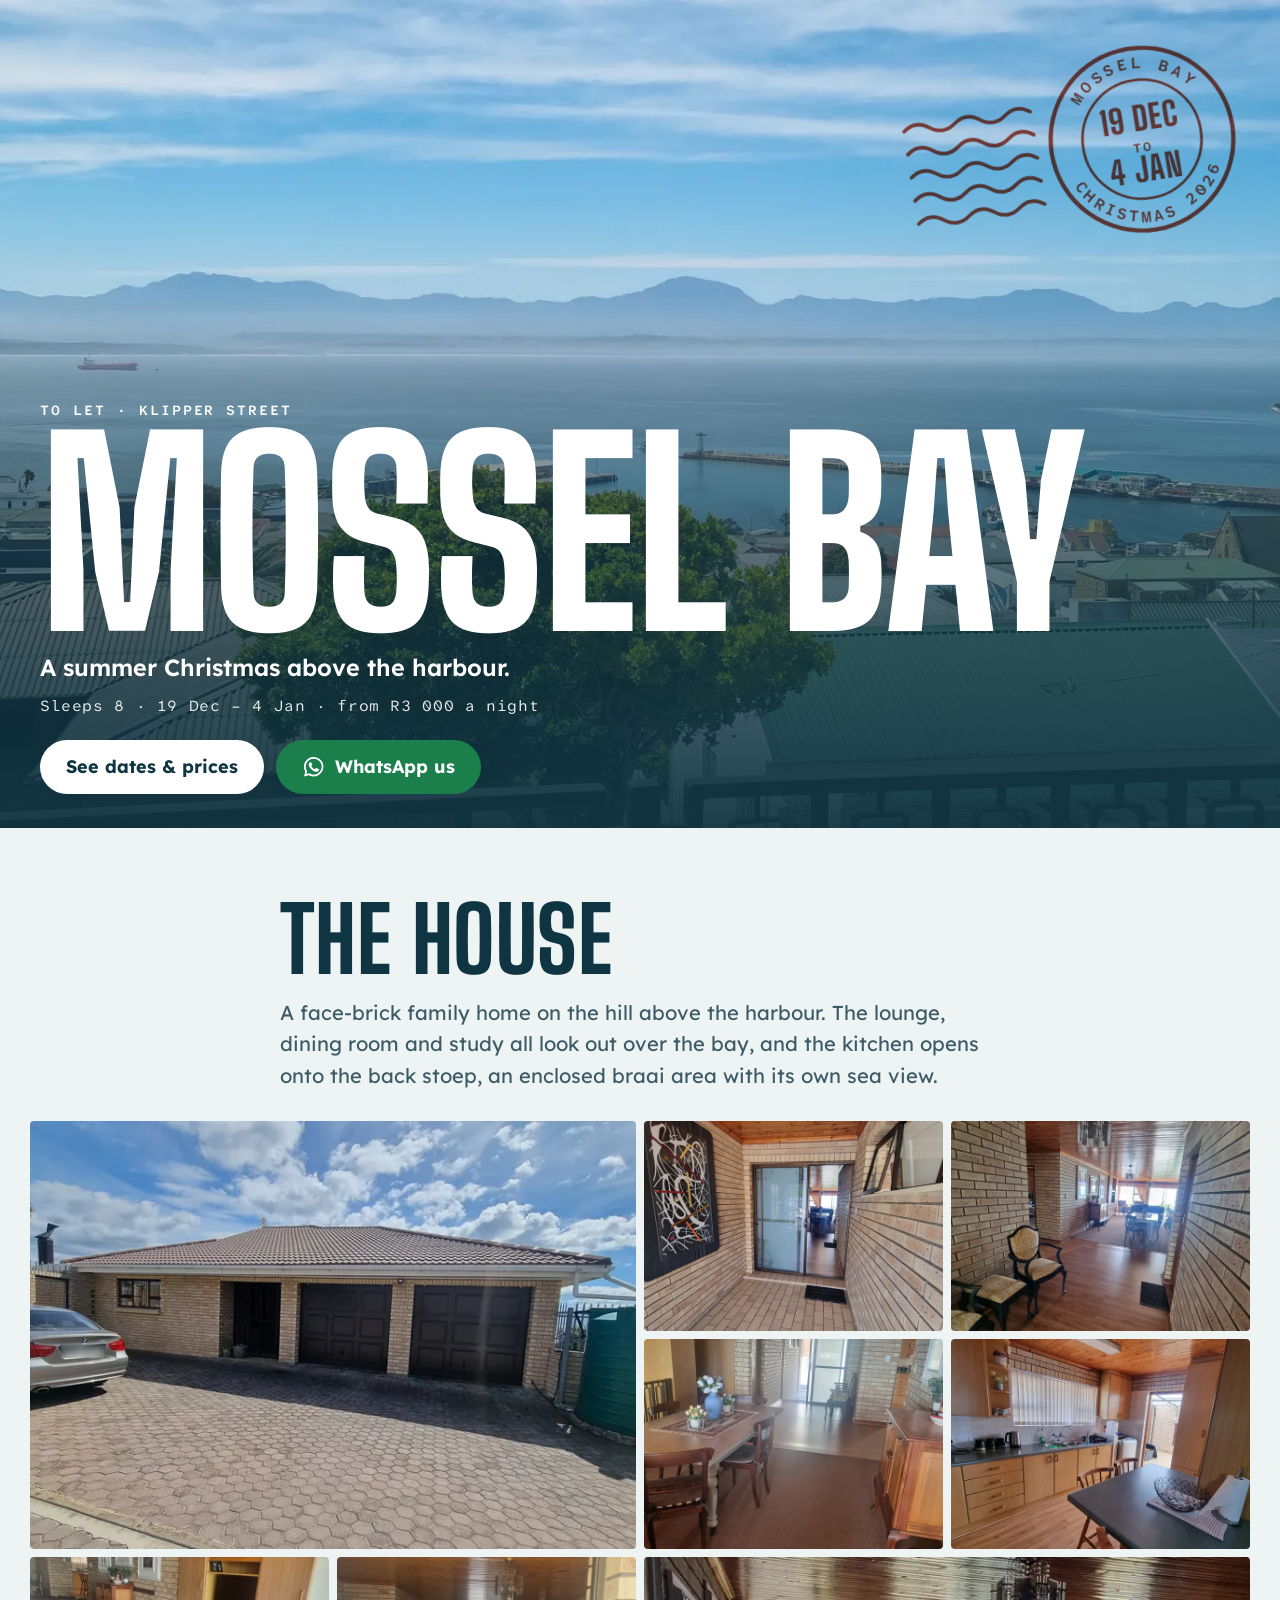
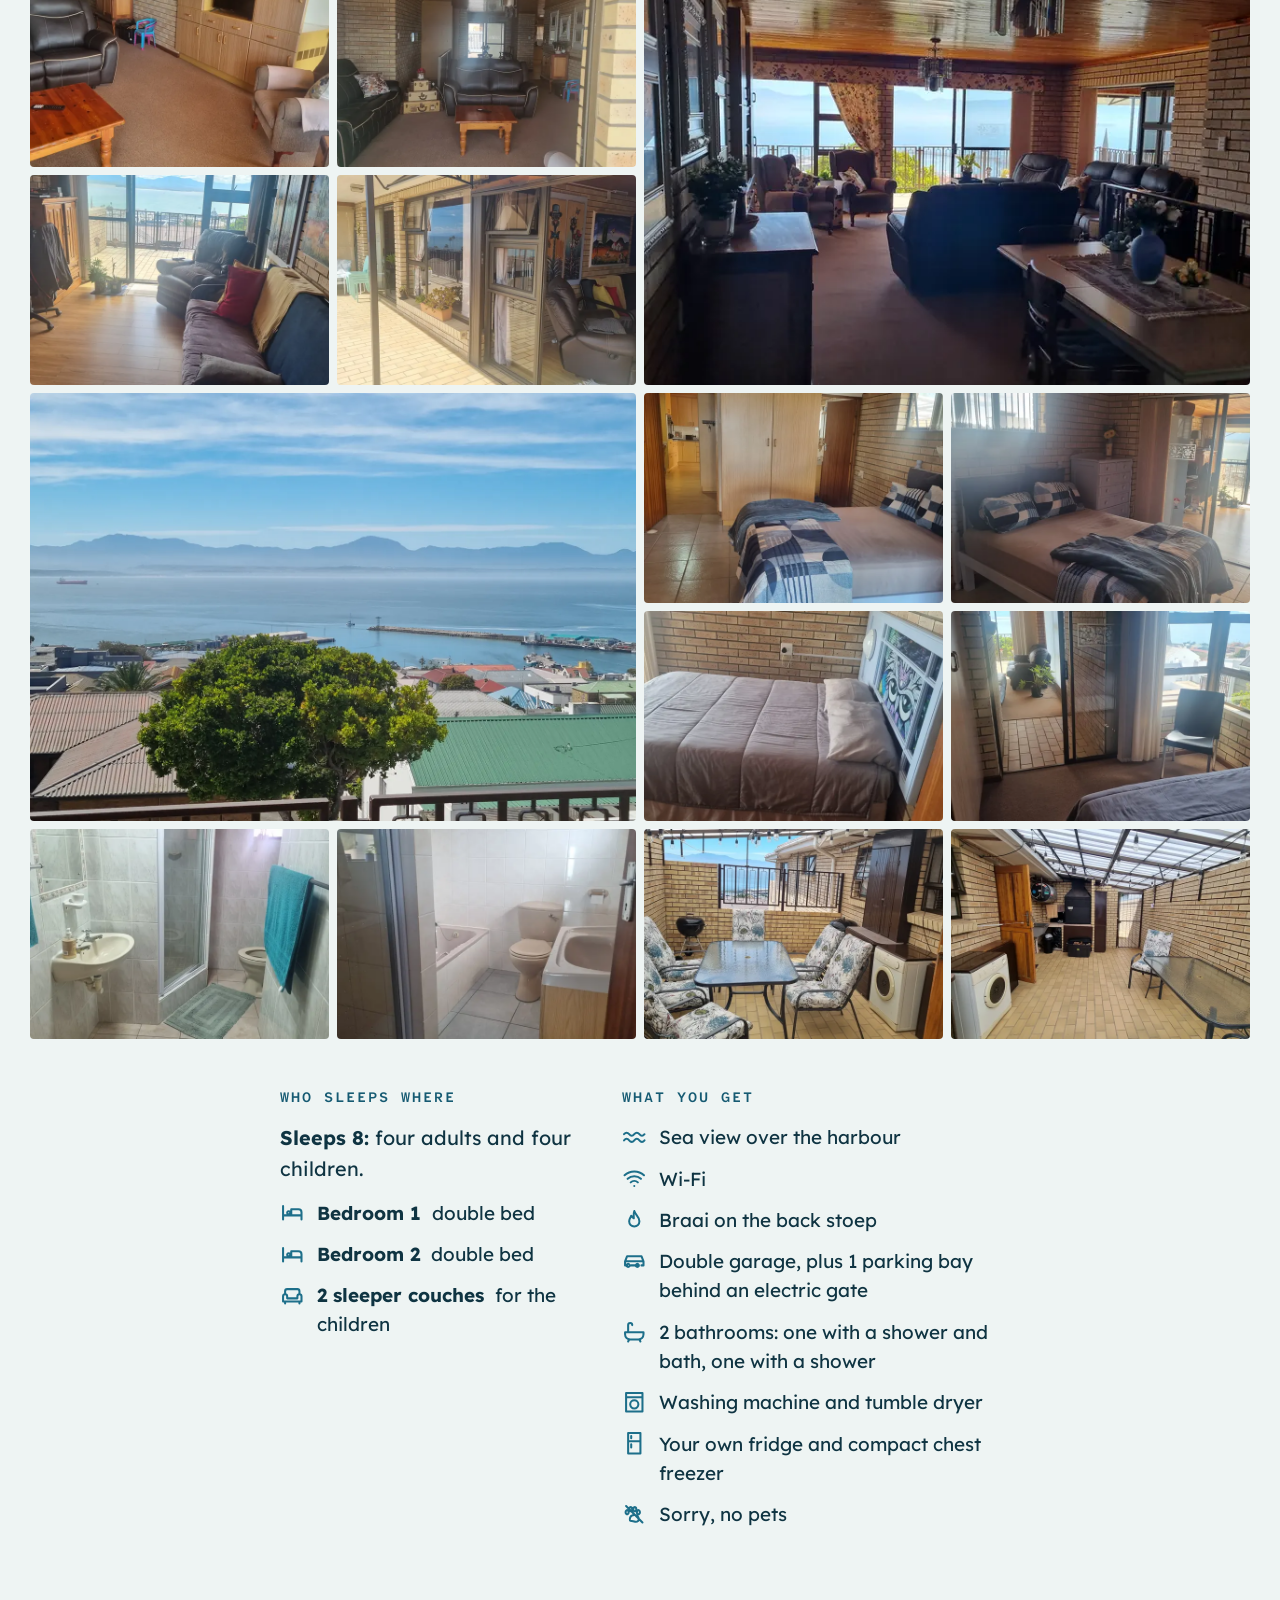
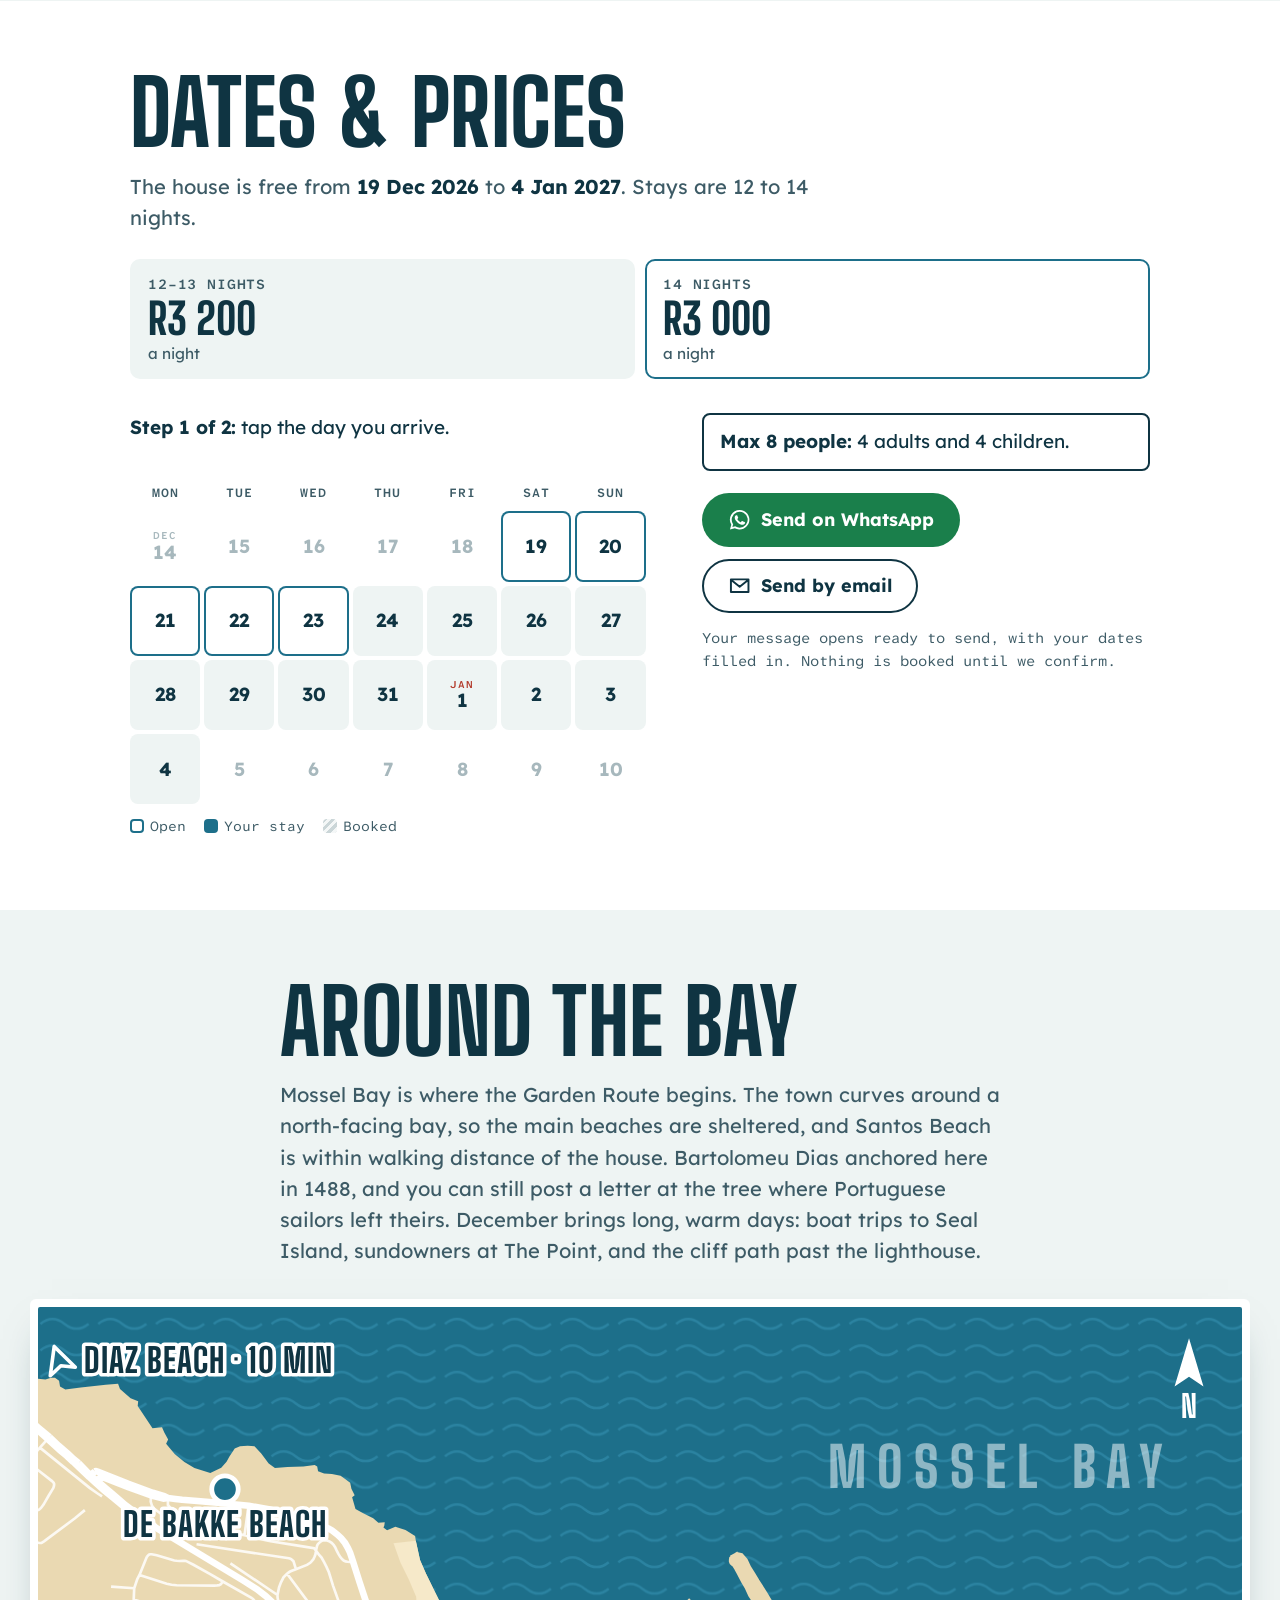
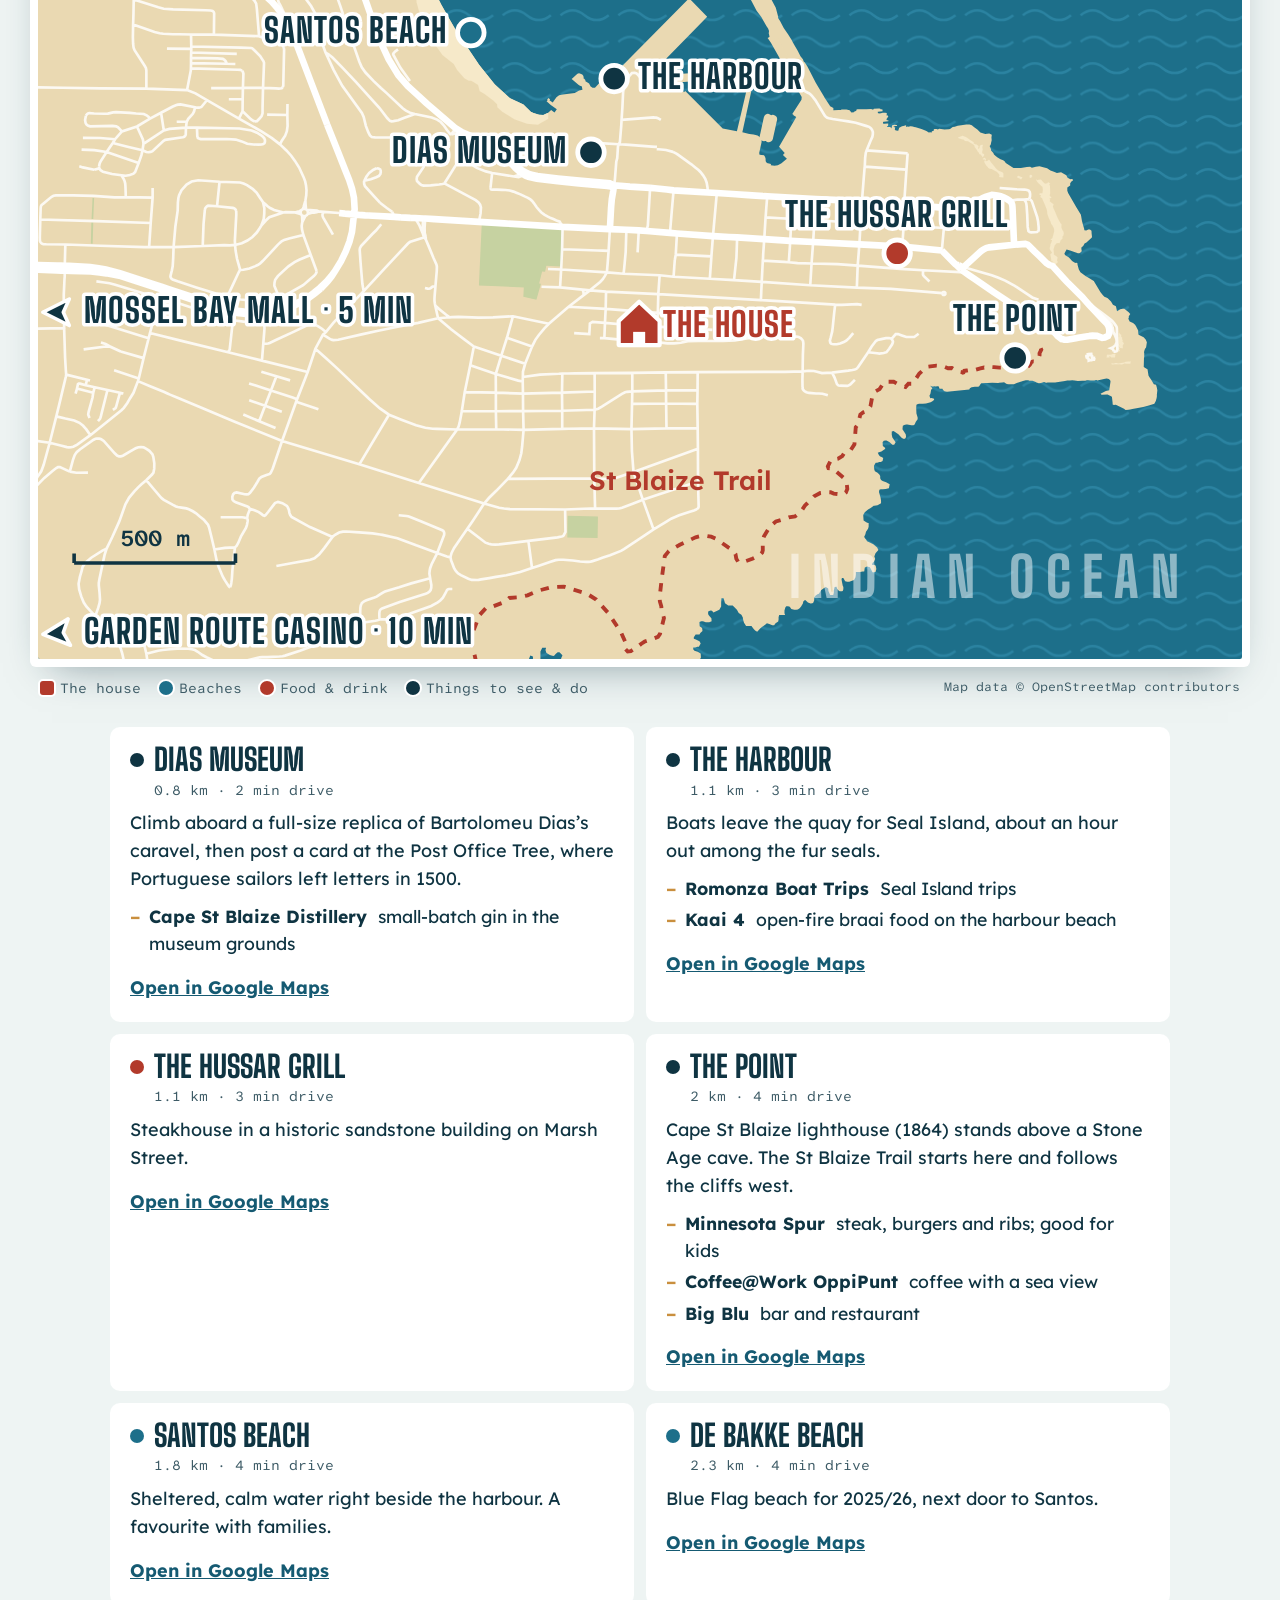
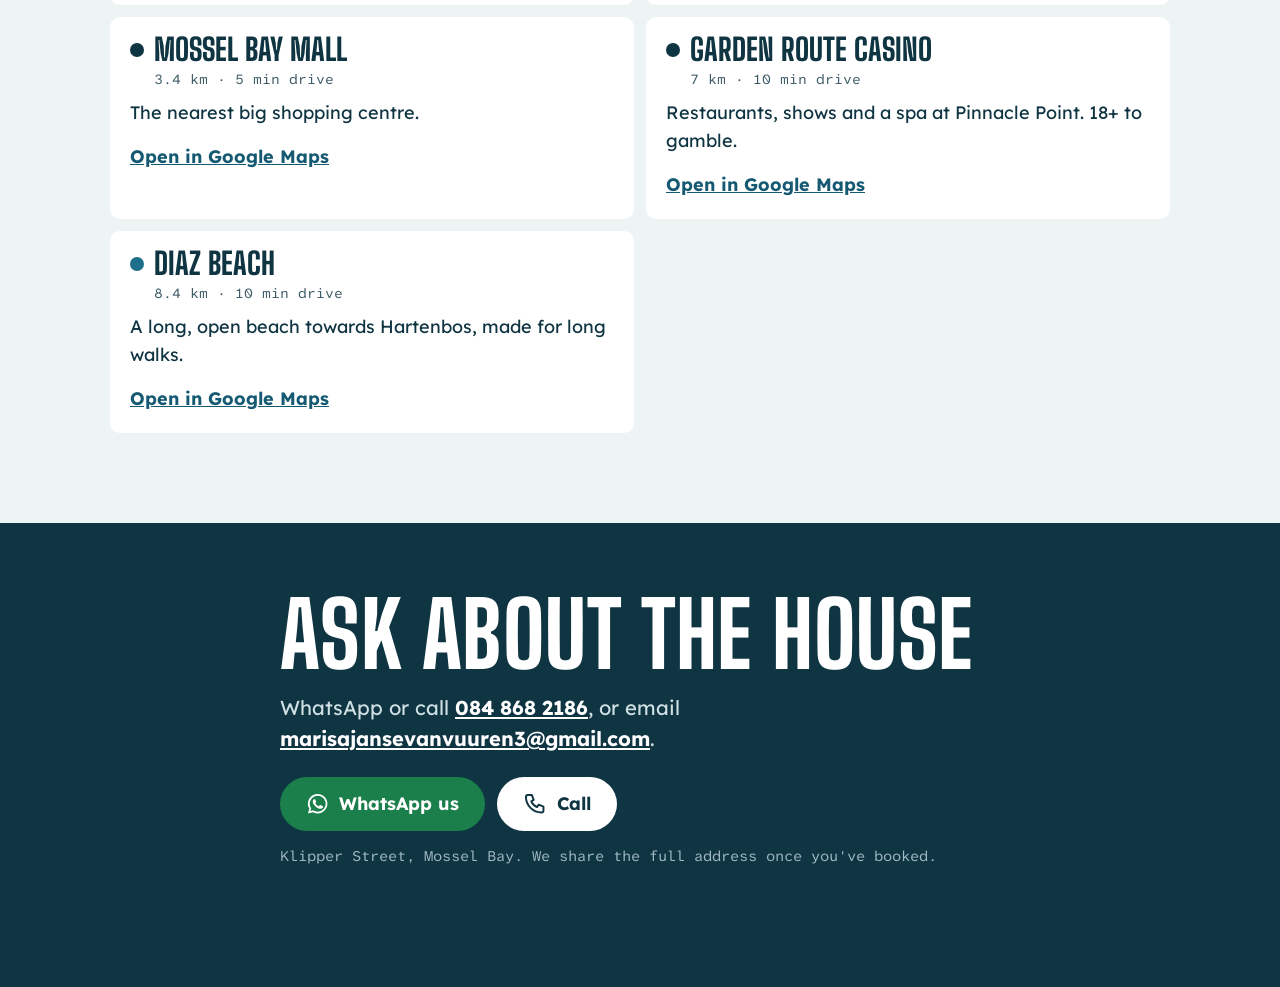
==== commit 1178d77c: "feat(content): update photos to the owner's set and new harbour hero The owner pruned the raw photo " ====
--- a/index.html
+++ b/index.html
@@ -47,7 +47,7 @@
   <section class="section house" id="house" aria-labelledby="house-title">
     <div class="wrap">
       <h2 class="section-title" id="house-title">The house</h2>
-      <p class="lede">A face-brick family home on the hill above the harbour. The lounge, dining room and study all look out over the bay, and the kitchen opens onto an enclosed braai patio with its own sea view.</p>
+      <p class="lede">A face-brick family home on the hill above the harbour. The lounge, dining room and study all look out over the bay, and the kitchen opens onto the back stoep, an enclosed braai area with its own sea view.</p>
     </div>
 
     <ul class="gallery wrap-wide" data-gallery></ul>
@@ -67,10 +67,11 @@
         <ul class="amenities">
           <li><svg class="icon" aria-hidden="true"><use href="#i-wave"/></svg>Sea view over the harbour</li>
           <li><svg class="icon" aria-hidden="true"><use href="#i-wifi"/></svg>Wi-Fi</li>
-          <li><svg class="icon" aria-hidden="true"><use href="#i-fire"/></svg>Braai on the enclosed patio</li>
+          <li><svg class="icon" aria-hidden="true"><use href="#i-fire"/></svg>Braai on the back stoep</li>
           <li><svg class="icon" aria-hidden="true"><use href="#i-car"/></svg>Double garage, plus 1 parking bay behind an electric gate</li>
-          <li><svg class="icon" aria-hidden="true"><use href="#i-bath"/></svg>2 bathrooms: one with a bath, one with a shower</li>
-          <li><svg class="icon" aria-hidden="true"><use href="#i-wash"/></svg>Washing machine</li>
+          <li><svg class="icon" aria-hidden="true"><use href="#i-bath"/></svg>2 bathrooms: one with a shower and bath, one with a shower</li>
+          <li><svg class="icon" aria-hidden="true"><use href="#i-wash"/></svg>Washing machine and tumble dryer</li>
+          <li><svg class="icon" aria-hidden="true"><use href="#i-fridge"/></svg>Your own fridge and compact chest freezer</li>
           <li><svg class="icon" aria-hidden="true"><use href="#i-paw"/></svg>Sorry, no pets</li>
         </ul>
       </div>
@@ -186,6 +187,7 @@
   <symbol id="i-car" viewBox="0 0 24 24"><path fill="none" stroke="currentColor" stroke-width="2" stroke-linecap="round" stroke-linejoin="round" d="M5 16H3v-4l2-5h14l2 5v4h-2 M3 12h18 M7.5 16a1.5 1.5 0 1 0 0 .01 M16.5 16a1.5 1.5 0 1 0 0 .01 M9 16h6"/></symbol>
   <symbol id="i-bath" viewBox="0 0 24 24"><path fill="none" stroke="currentColor" stroke-width="2" stroke-linecap="round" stroke-linejoin="round" d="M3 12h18v2a5 5 0 0 1-5 5H8a5 5 0 0 1-5-5z M6 12V5a2 2 0 0 1 4 0 M7 19l-1 2 M17 19l1 2"/></symbol>
   <symbol id="i-wash" viewBox="0 0 24 24"><path fill="none" stroke="currentColor" stroke-width="2" stroke-linejoin="round" d="M4 3h16v18H4z M4 7h16 M12 10a4 4 0 1 0 0 8 4 4 0 0 0 0-8Z"/></symbol>
+  <symbol id="i-fridge" viewBox="0 0 24 24"><path fill="none" stroke="currentColor" stroke-width="2" stroke-linecap="round" stroke-linejoin="round" d="M6 2h12v20H6z M6 10h12 M9 5v2 M9 13v3"/></symbol>
   <symbol id="i-paw" viewBox="0 0 24 24"><path fill="none" stroke="currentColor" stroke-width="2" stroke-linecap="round" d="M8 15c1.5-3 6.5-3 8 0s-1 5-4 4-5.5 1-4-4Z M6.5 10a1.5 2 0 1 0 0 .01 M10 7a1.5 2 0 1 0 0 .01 M14 7a1.5 2 0 1 0 0 .01 M17.5 10a1.5 2 0 1 0 0 .01 M4 4l16 16"/></symbol>
 </svg>
 
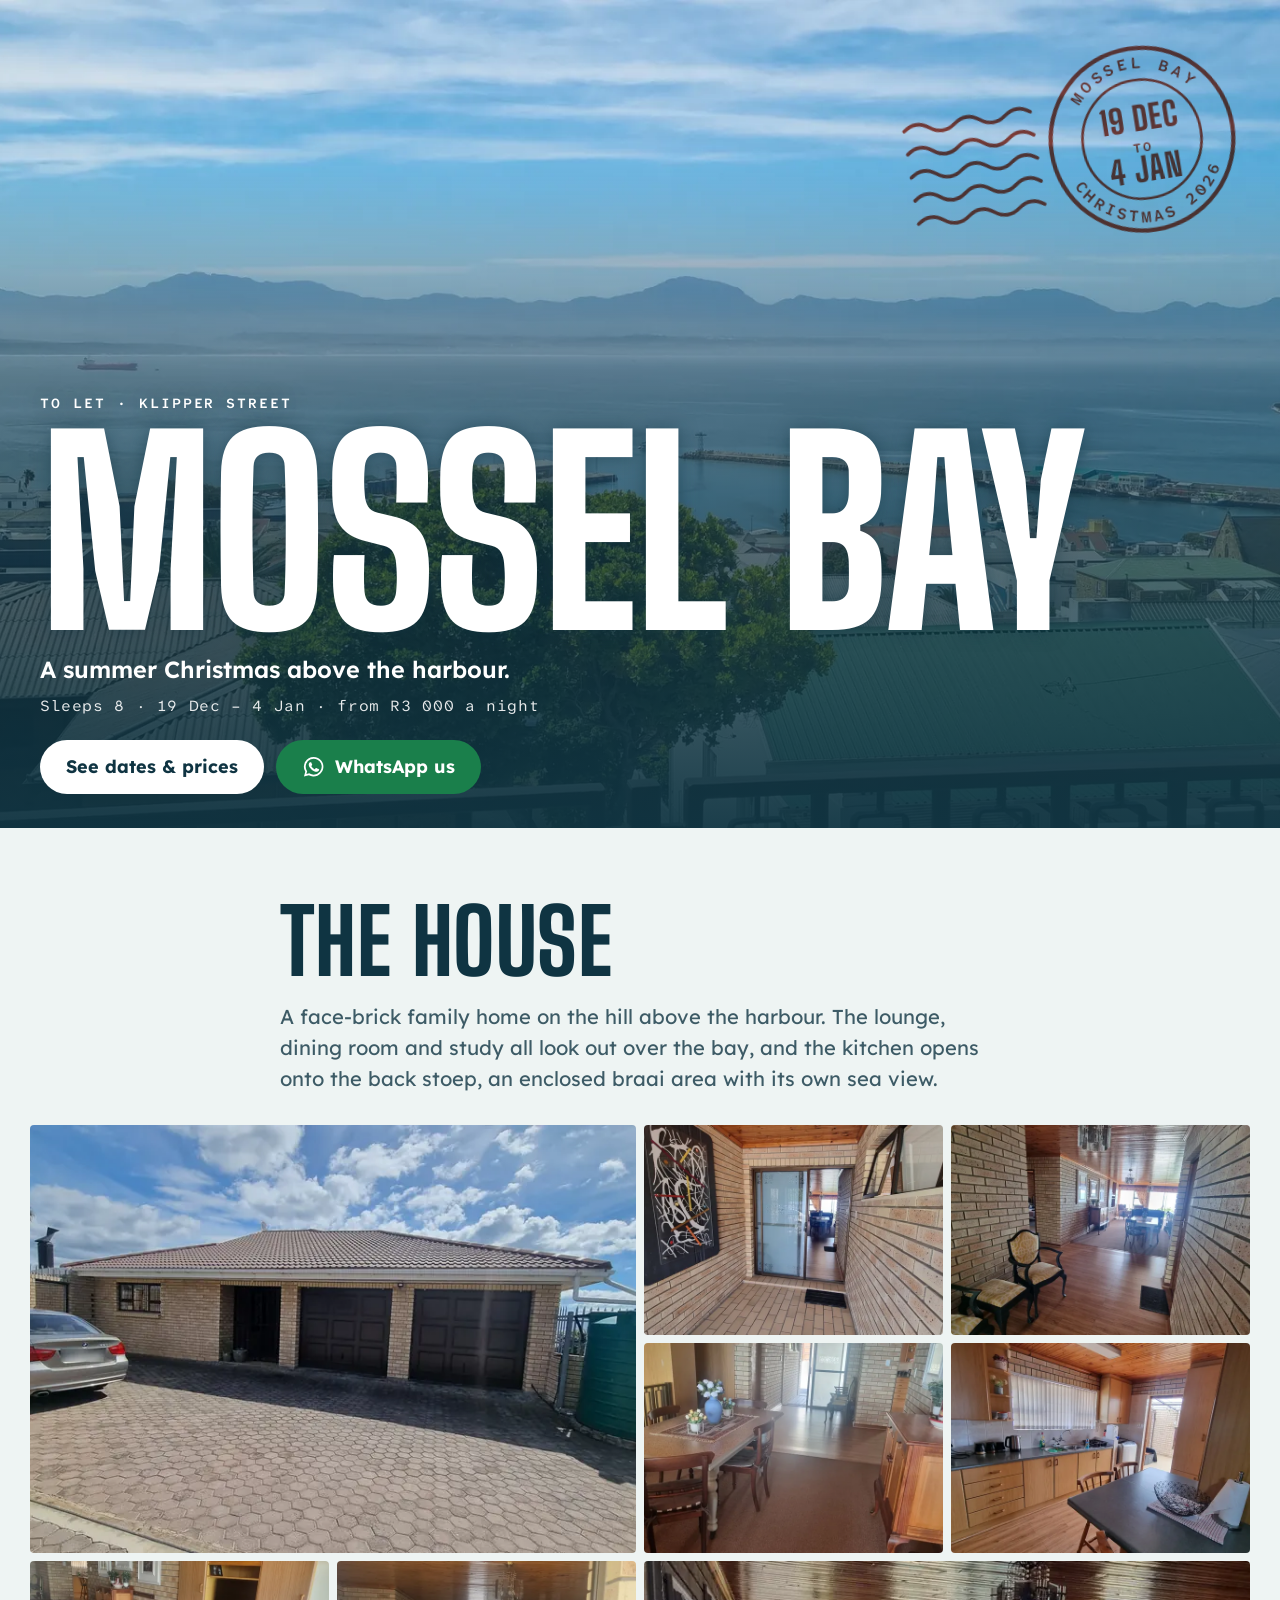
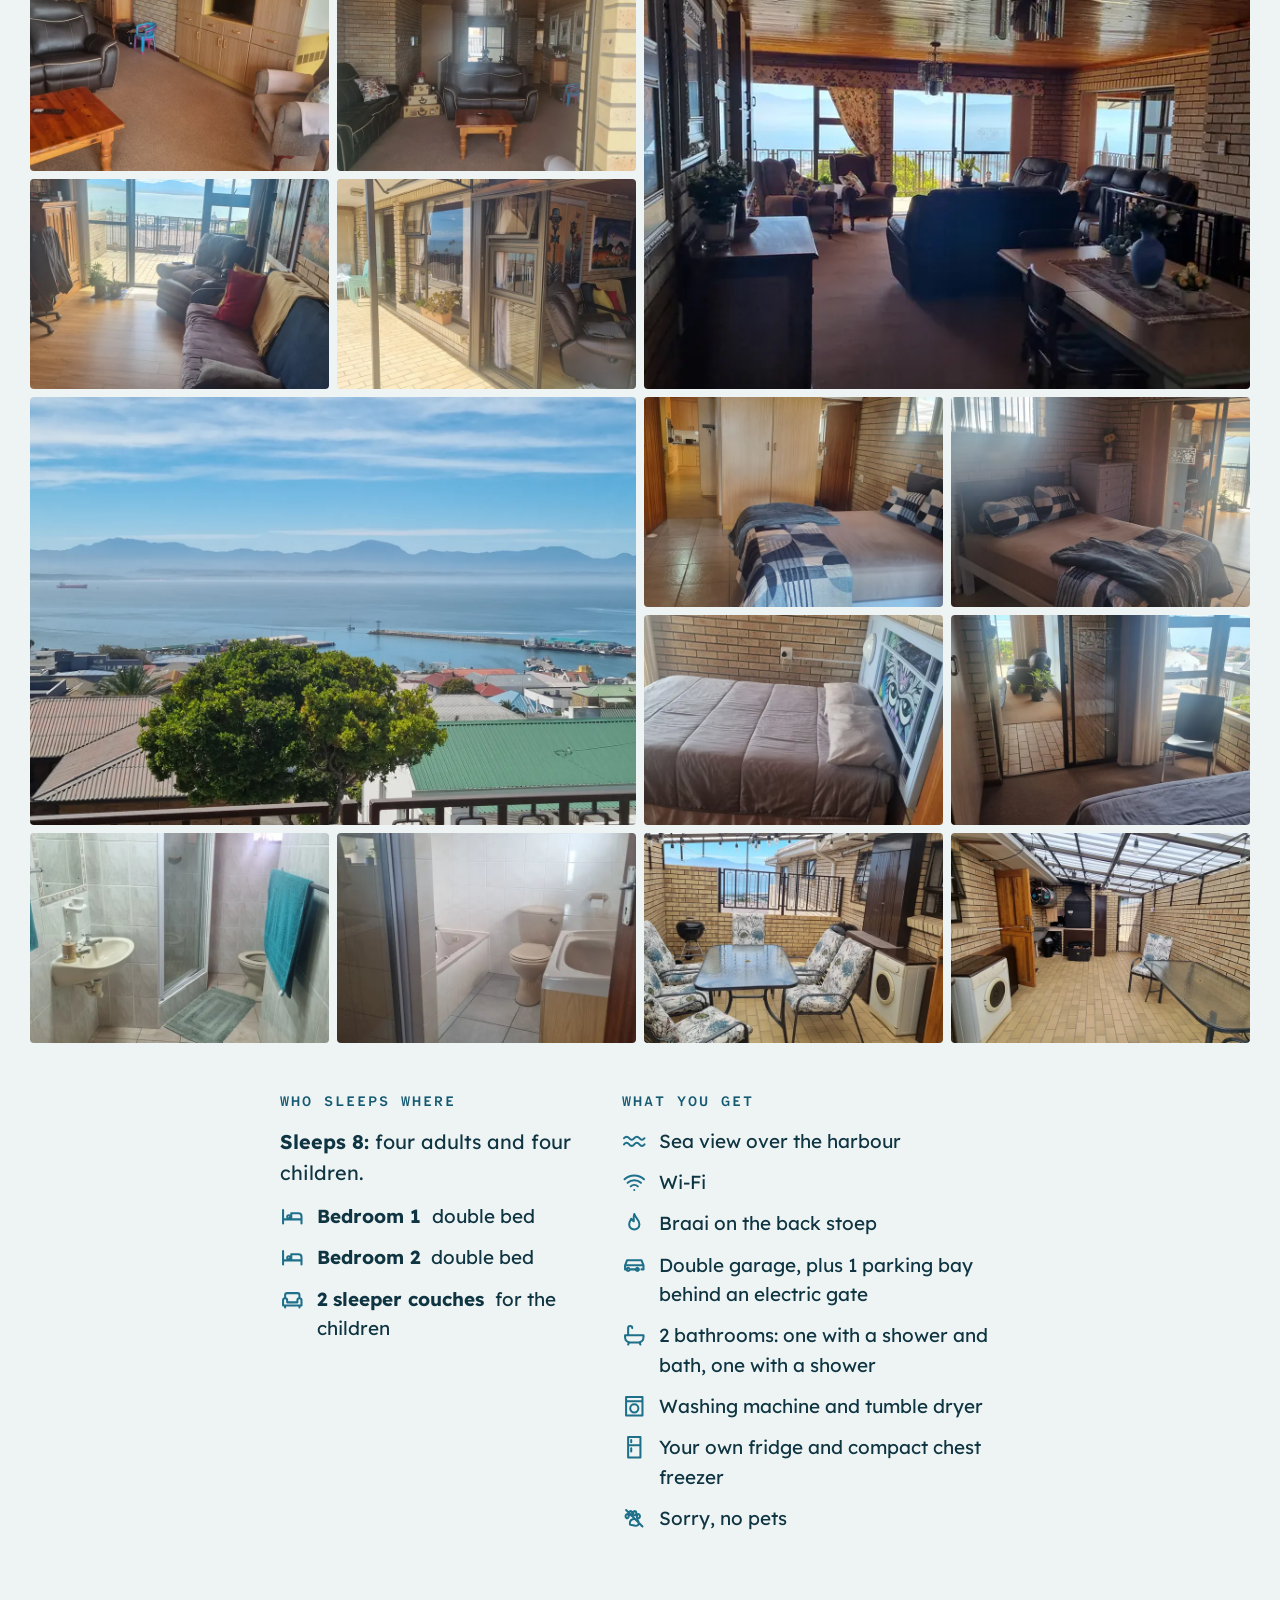
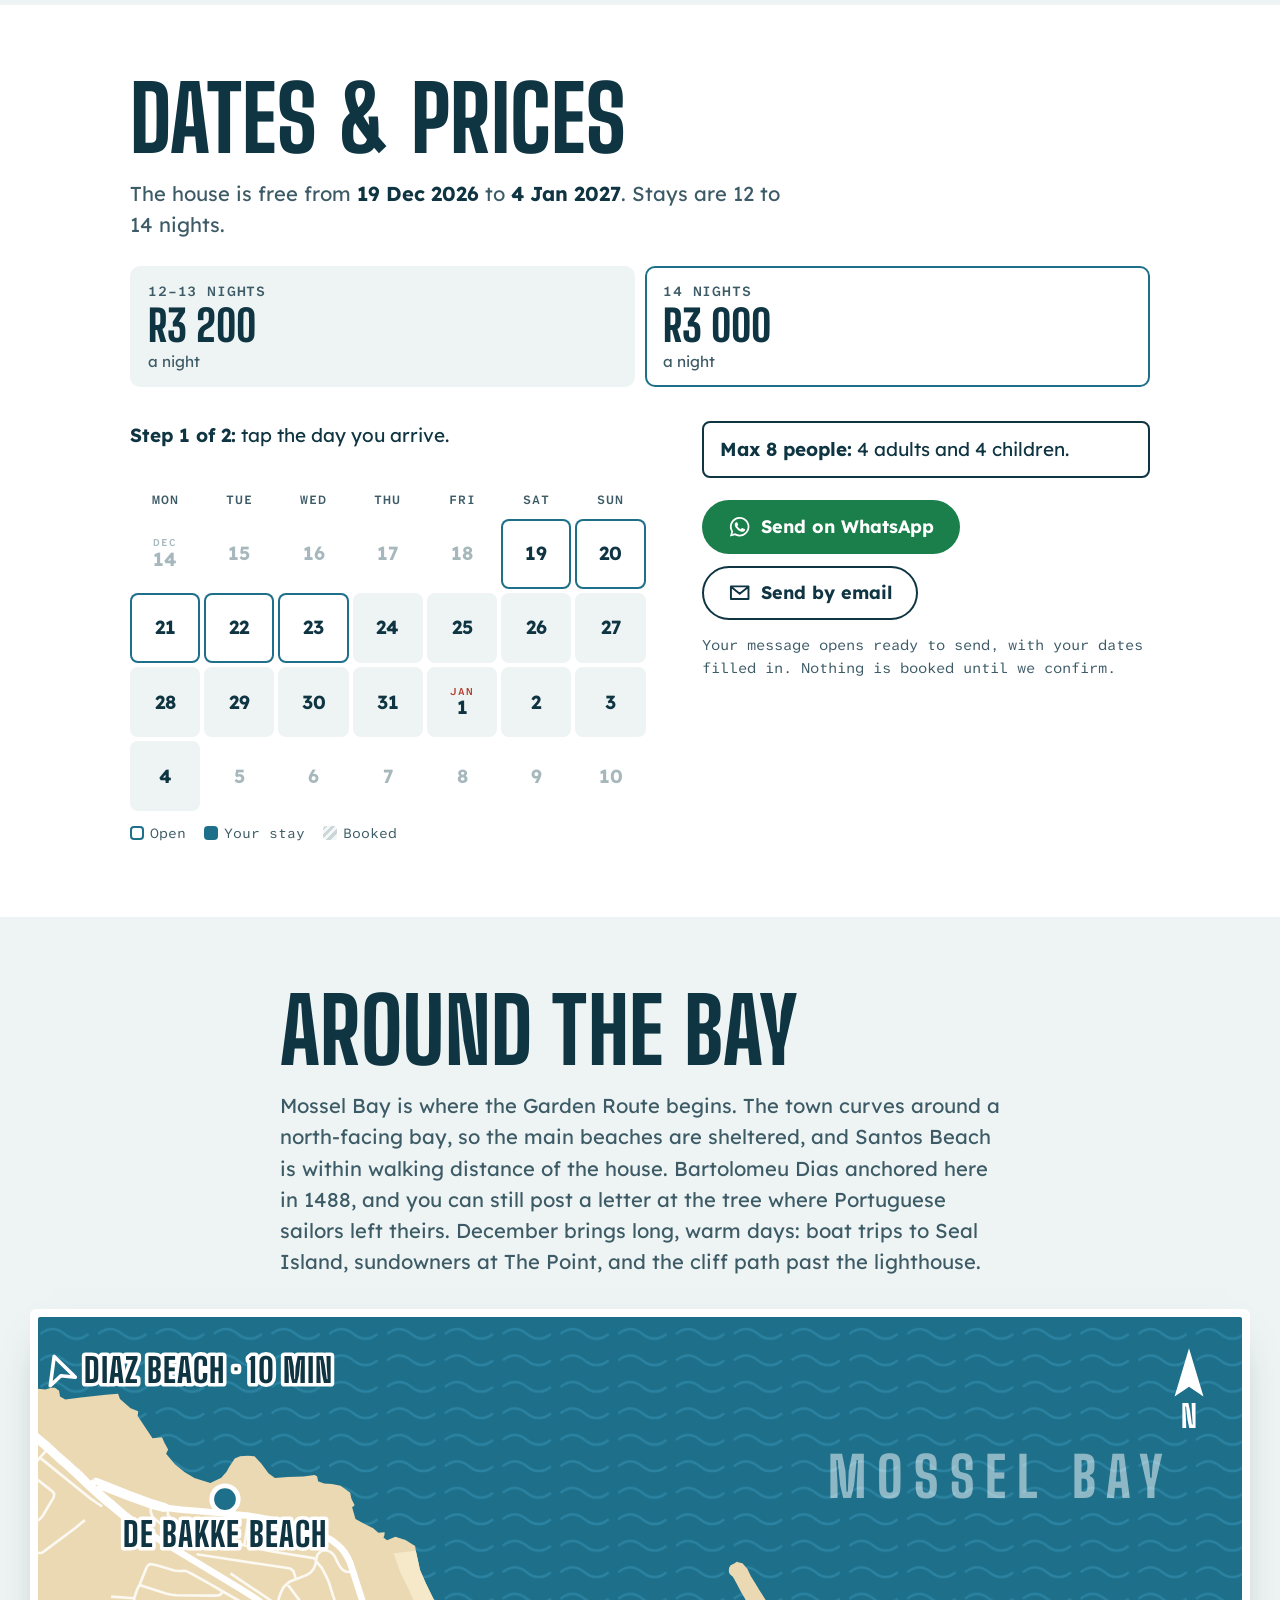
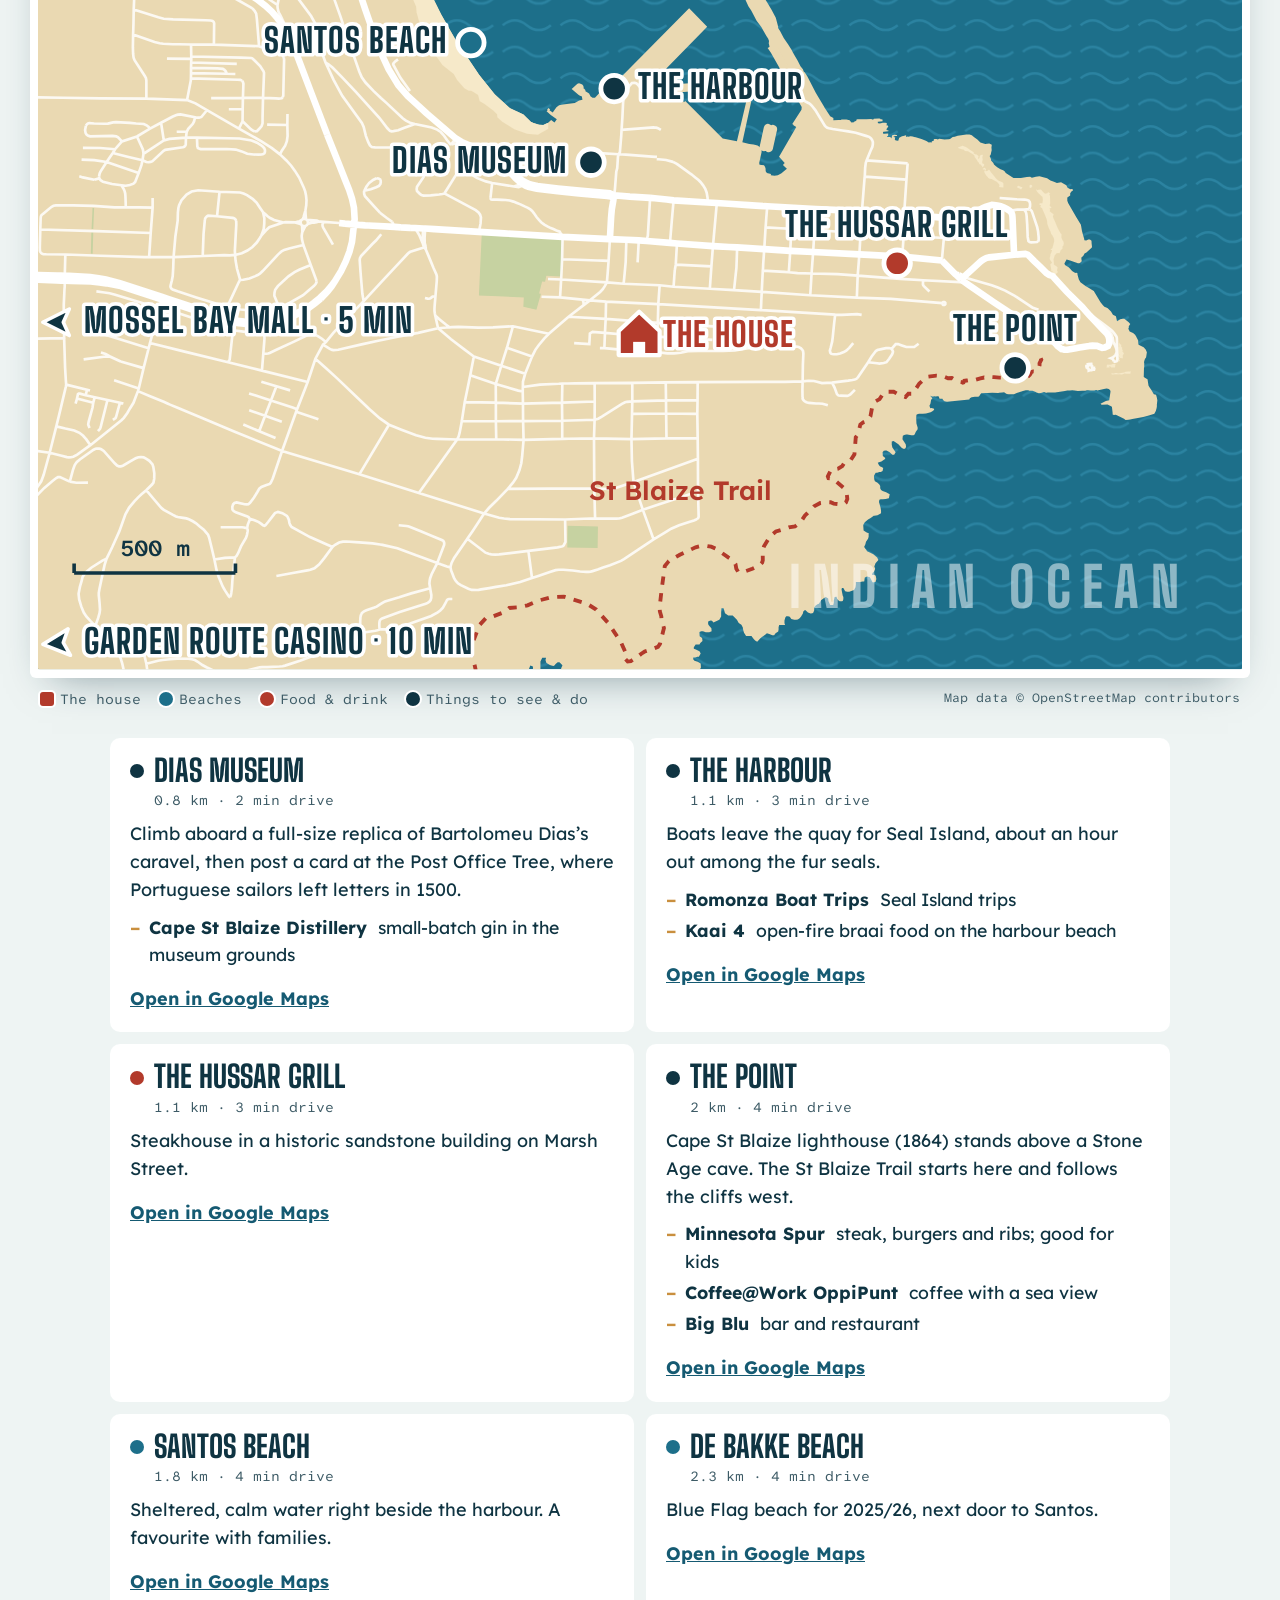
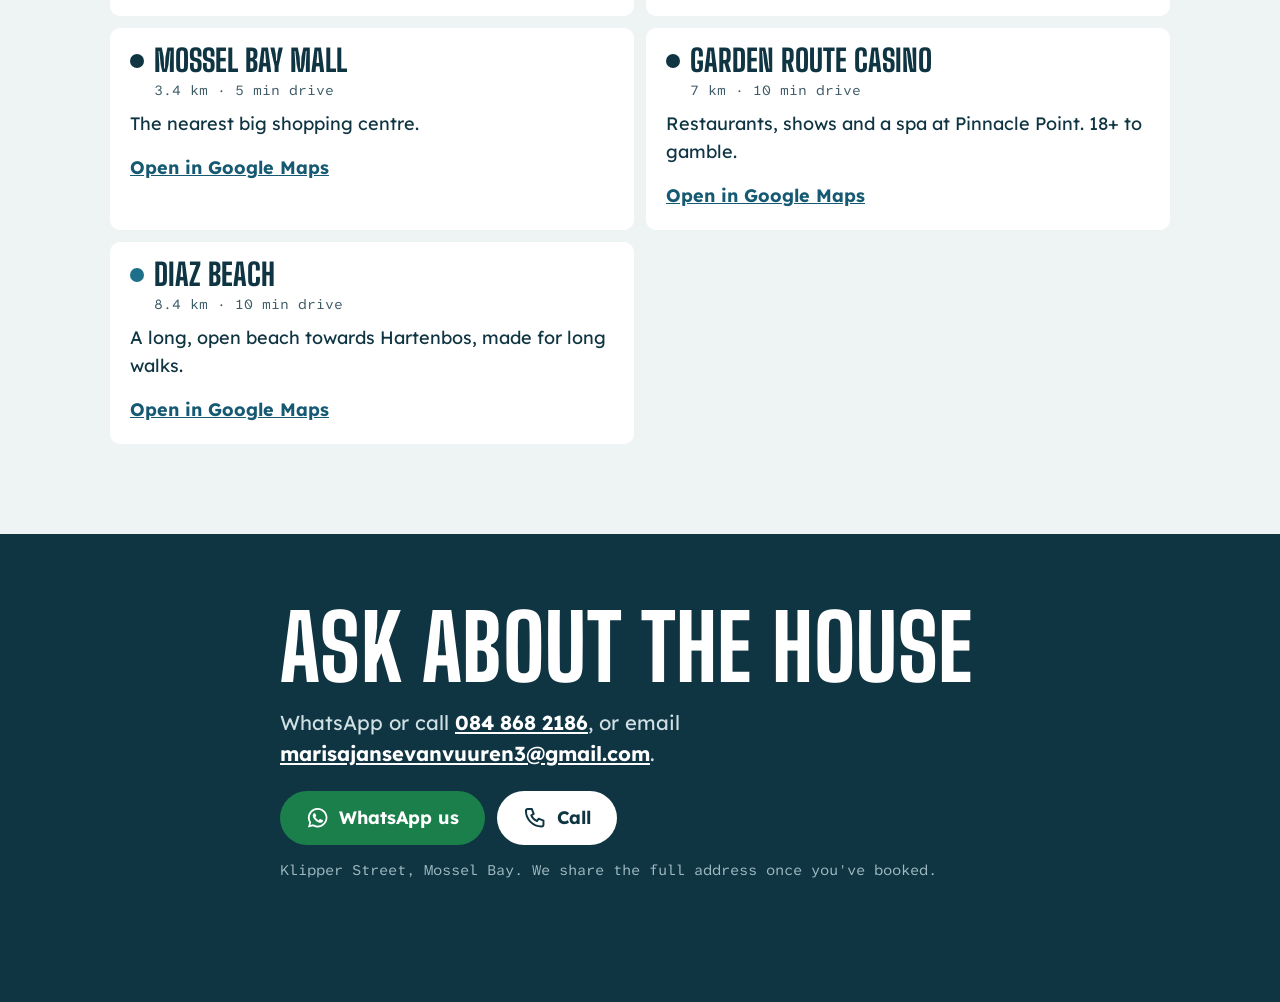
==== commit 14788027: "style(mobile): tighten type scale, hero title and floating bar on phones Headings were too bulky on " ====
--- a/index.html
+++ b/index.html
@@ -31,7 +31,7 @@
     <p class="eyebrow">To let · Klipper Street</p>
     <h1 class="hero-title">Mossel Bay</h1>
     <p class="hero-lede">A summer Christmas above the harbour.</p>
-    <p class="hero-meta">Sleeps 8 · <span data-fill="seasonShort"></span> · from <span data-fill="rateFrom"></span> a night</p>
+    <p class="hero-meta">Sleeps 8 · <span class="nowrap" data-fill="seasonShort"></span> · <span class="nowrap">from <span data-fill="rateFrom"></span> a night</span></p>
     <div class="actions">
       <a class="btn btn-light" href="#dates">See dates &amp; prices</a>
       <a class="btn btn-whatsapp" data-link="whatsapp" target="_blank" rel="noopener">
@@ -160,7 +160,7 @@
 </footer>
 
 <nav class="dock" data-dock aria-label="Quick links">
-  <span class="dock-price">From <strong data-fill="rateFrom"></strong> a night</span>
+  <span class="dock-price"><span class="dock-from">From</span> <strong data-fill="rateFrom"></strong> a night</span>
   <a class="btn btn-small" href="#dates">Dates &amp; prices</a>
 </nav>
 
--- a/assets/css/site.css
+++ b/assets/css/site.css
@@ -5,6 +5,7 @@
 a { color: inherit; }
 h1, h2, h3, p { margin: 0; }
 :focus-visible { outline: 3px solid var(--sandstone); outline-offset: 3px; }
+.nowrap { white-space: nowrap; }
 .sr-only { position: absolute; width: 1px; height: 1px; overflow: hidden; clip-path: inset(50%); white-space: nowrap; }
 
 .wrap { max-width: 760px; margin-inline: auto; padding-inline: 20px; }
@@ -17,7 +18,7 @@
 }
 .eyebrow { font-size: .78rem; font-weight: 600; letter-spacing: .14em; text-transform: uppercase; }
 .section-title {
-  font: 800 clamp(3rem, 13vw, 5rem)/.88 var(--font-display);
+  font: 800 clamp(2.2rem, 10vw, 5rem)/.92 var(--font-display);
   text-transform: uppercase;
   letter-spacing: .005em;
   margin-bottom: 18px;
@@ -26,7 +27,7 @@
   font-size: .8rem; font-weight: 600; letter-spacing: .14em; text-transform: uppercase;
   color: var(--harbour-deep); margin: 0 0 14px; padding: 0;
 }
-.lede { font-size: 1.12rem; color: var(--ink-soft); max-width: 62ch; }
+.lede { font-size: 1.12rem; color: var(--ink-soft); max-width: 62ch; text-wrap: pretty; }
 .lede strong { color: var(--ink); }
 .fine { font-size: .82rem; color: var(--ink-soft); margin-top: 14px; }
 
@@ -55,18 +56,22 @@
 .hero-img { position: absolute; inset: 0; width: 100%; height: 100%; object-fit: cover; object-position: 64% 45%; z-index: -2; }
 .hero::before {
   content: ""; position: absolute; inset: 0; z-index: -1;
-  background: linear-gradient(to top, rgb(15 52 66 / .94) 0%, rgb(15 52 66 / .6) 36%, rgb(15 52 66 / 0) 62%);
-}
+  background: linear-gradient(to top, rgb(15 52 66 / .94) 0%, rgb(15 52 66 / .62) 38%, rgb(15 52 66 / .32) 62%, rgb(15 52 66 / 0) 80%);
+}
+.hero-copy .eyebrow, .hero-title { text-shadow: 0 1px 18px rgb(15 52 66 / .5); }
 .hero-copy {
   width: 100%; max-width: 1240px; margin-inline: auto;
   padding: 0 20px calc(34px + env(safe-area-inset-bottom));
-}
+  container-type: inline-size;
+}
+/* "Mossel Bay" set in the display face is 4.15em wide; 100cqi / 4.3 keeps it on one line in .hero-copy at any width. */
 .hero-title {
-  font: 800 clamp(6rem, 30vw, 14rem)/.8 var(--font-display);
+  font: 800 min(14rem, 100cqi / 4.3)/.86 var(--font-display);
   text-transform: uppercase; letter-spacing: -.01em;
-  margin: 12px 0 14px; max-width: 8ch;
-}
-.hero-lede { font-size: 1.3rem; font-weight: 600; }
+  margin: 10px 0 14px;
+}
+.hero-lede { font-size: clamp(1.1rem, 4.6vw, 1.3rem); line-height: 1.3; font-weight: 600; }
+.hero-lede, .section-title { text-wrap: balance; }
 .hero-meta { font-size: .86rem; letter-spacing: .04em; margin-top: 8px; opacity: .9; }
 .postmark {
   position: absolute; z-index: 1; top: calc(18px + env(safe-area-inset-top)); right: 6px;
@@ -78,7 +83,6 @@
   to { transform: rotate(-9deg) scale(1); opacity: .92; }
 }
 @media (min-width: 900px) {
-  .hero-title { max-width: none; }
   .postmark { top: 40px; right: 40px; }
 }
 
@@ -120,7 +124,7 @@
 .rates div { background: var(--mist); border-radius: 10px; padding: 14px 16px; border: 2px solid transparent; }
 .rates div:last-child { border-color: var(--harbour); background: #fff; }
 .rates dt { font: 600 .78rem var(--font-mono); letter-spacing: .06em; text-transform: uppercase; color: var(--ink-soft); }
-.rates dd { margin: 4px 0 0; font: 800 2.4rem/1 var(--font-display); }
+.rates dd { margin: 4px 0 0; font: 800 clamp(1.9rem, 10vw, 2.4rem)/1 var(--font-display); }
 .rates small { display: block; margin-top: 4px; font: 400 .85rem var(--font-body); color: var(--ink-soft); }
 
 @media (min-width: 900px) {
@@ -130,10 +134,10 @@
   .booking-side .summary[hidden] + .guests { margin-top: 0; }
 }
 .step { font-size: 1.05rem; min-height: 3.2em; }
-.cal { display: grid; grid-template-columns: repeat(7, 1fr); gap: 4px; margin-top: 10px; }
+.cal { display: grid; grid-template-columns: repeat(7, minmax(0, 1fr)); gap: 4px; margin-top: 10px; }
 .dow { text-align: center; font-size: .7rem; font-weight: 600; letter-spacing: .08em; text-transform: uppercase; color: var(--ink-soft); padding-bottom: 4px; }
 .day {
-  position: relative; aspect-ratio: 1; min-height: 44px; padding: 0; border: 0; border-radius: 8px;
+  position: relative; aspect-ratio: 1; padding: 0; border: 0; border-radius: 8px;
   display: flex; flex-direction: column; align-items: center; justify-content: center; gap: 1px;
   font: 700 1.05rem/1 var(--font-body); color: var(--ink); background: transparent;
 }
@@ -157,7 +161,7 @@
 
 .summary { margin-top: 24px; padding: 18px 20px; border-radius: 10px; background: var(--mist); border-left: 5px solid var(--harbour); }
 .summary-dates { font: 600 .9rem var(--font-mono); }
-.summary-total { font: 800 2rem/1.1 var(--font-display); text-transform: uppercase; margin: 6px 0; }
+.summary-total { font: 800 clamp(1.6rem, 7vw, 2rem)/1.05 var(--font-display); text-transform: uppercase; margin: 6px 0; }
 .summary-total strong { color: var(--harbour-deep); }
 .summary-tip { padding: 8px 12px; margin: 10px 0; border-radius: 6px; background: #FBF1E1; border-left: 3px solid var(--sandstone); font-size: .95rem; }
 
@@ -211,7 +215,7 @@
 .place:target { box-shadow: 0 0 0 3px var(--harbour); }
 .place-head { display: flex; flex-wrap: wrap; align-items: center; gap: 4px 10px; margin-bottom: 8px; }
 .place-head .dot { margin-right: 0; }
-.place h3 { font: 800 1.7rem/1 var(--font-display); text-transform: uppercase; }
+.place h3 { font: 800 clamp(1.4rem, 6vw, 1.7rem)/1 var(--font-display); text-transform: uppercase; }
 .place-dist { flex-basis: 100%; padding-left: 24px; font-size: .78rem; color: var(--ink-soft); }
 .place p { font-size: 1rem; }
 .picks { list-style: none; margin: 10px 0 0; padding: 0; display: grid; gap: 4px; font-size: .98rem; }
@@ -230,12 +234,19 @@
 .dock {
   position: fixed; z-index: 10; left: 12px; right: 12px; bottom: calc(12px + env(safe-area-inset-bottom));
   display: flex; align-items: center; justify-content: space-between; gap: 12px;
-  padding: 8px 8px 8px 20px; border-radius: 999px; background: var(--ink); color: #fff;
+  padding: 6px 6px 6px 22px; border-radius: 999px; background: var(--ink); color: #fff;
   box-shadow: 0 10px 30px -10px rgb(0 0 0 / .5);
   transform: translateY(160%); transition: transform .3s ease;
 }
 .dock.show { transform: none; }
-.dock-price { font-size: .95rem; }
+.dock-price { font-size: .9rem; line-height: 1.2; white-space: nowrap; }
+.dock-from { display: block; font: 600 .64rem/1.3 var(--font-mono); letter-spacing: .14em; text-transform: uppercase; color: #9FBAC2; }
+.dock .btn-small { min-height: 44px; padding: 0 18px; font-size: .9rem; white-space: nowrap; }
+@media (max-width: 359px) {
+  .dock { left: 8px; right: 8px; padding-left: 18px; }
+  .dock-price, .dock .btn-small { font-size: .82rem; }
+  .dock .btn-small { padding: 0 14px; }
+}
 @media (min-width: 900px) { .dock { display: none; } }
 
 /* ---------- Lightbox ---------- */
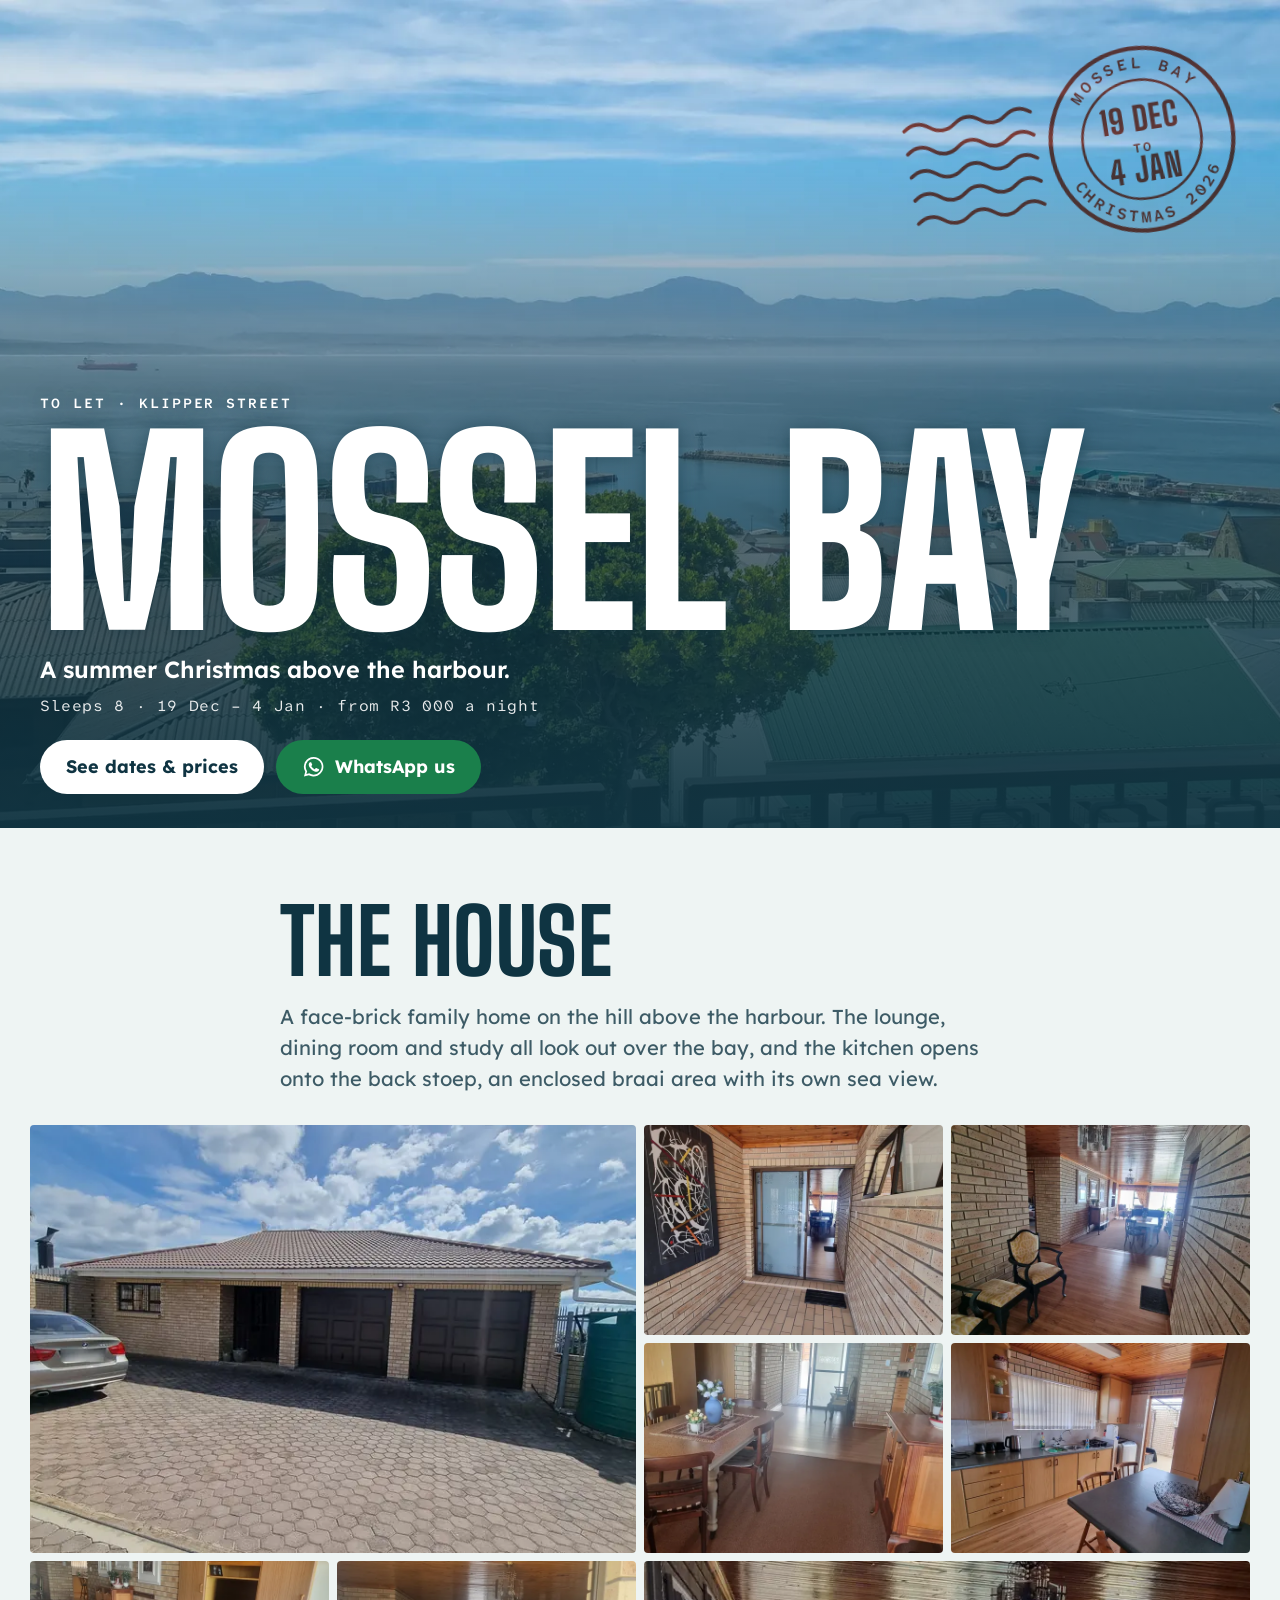
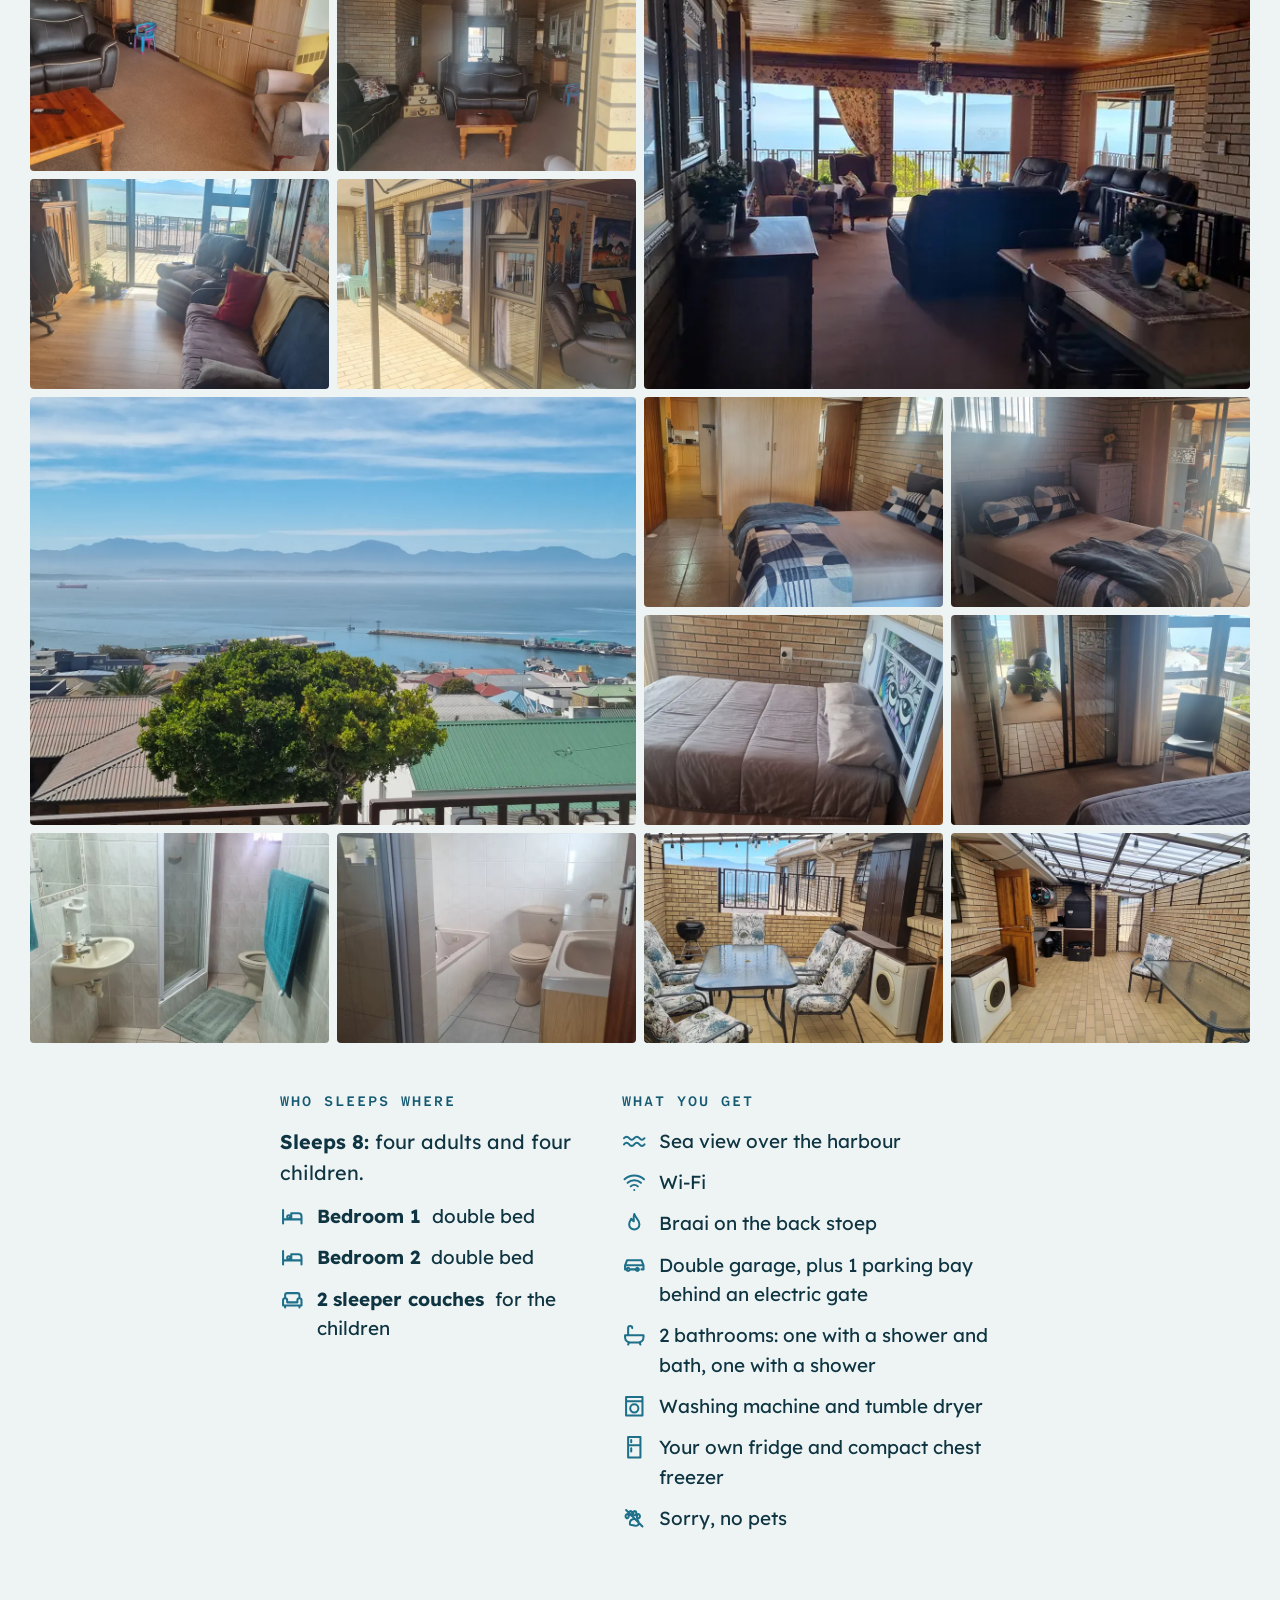
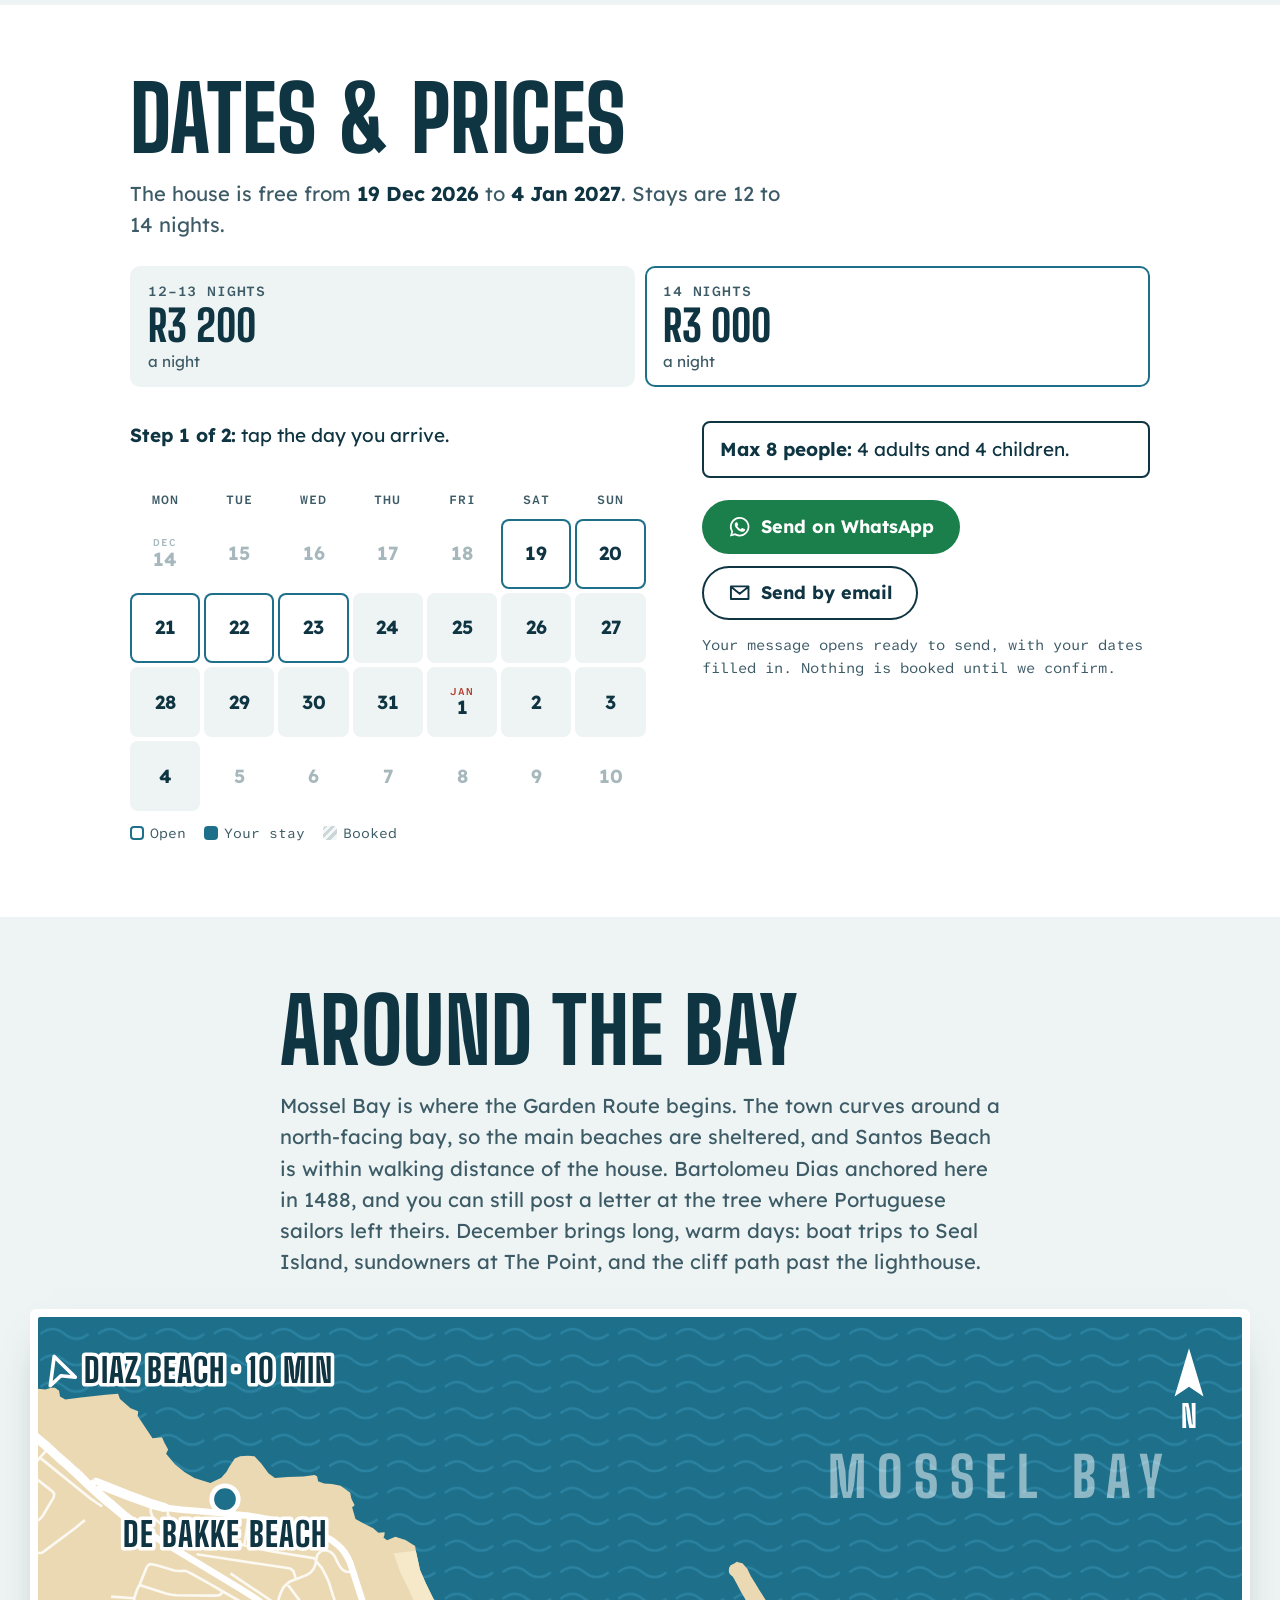
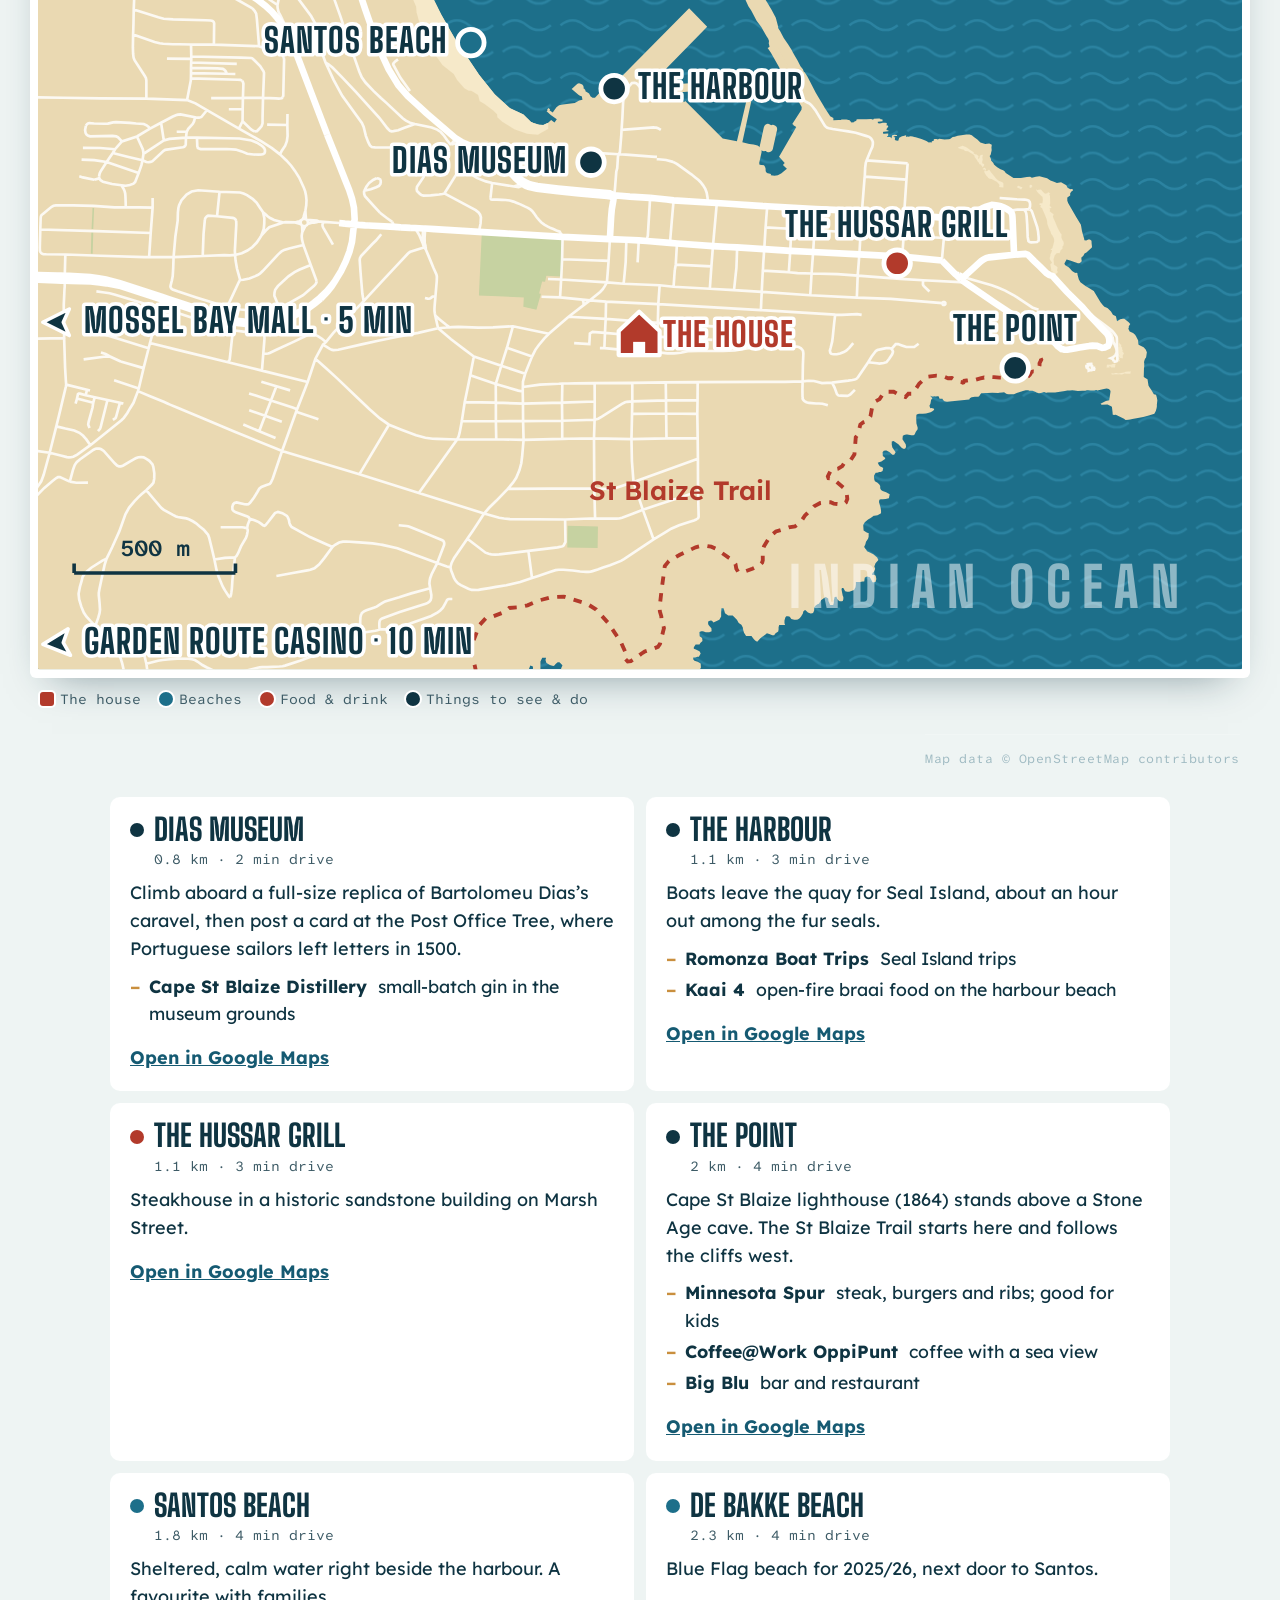
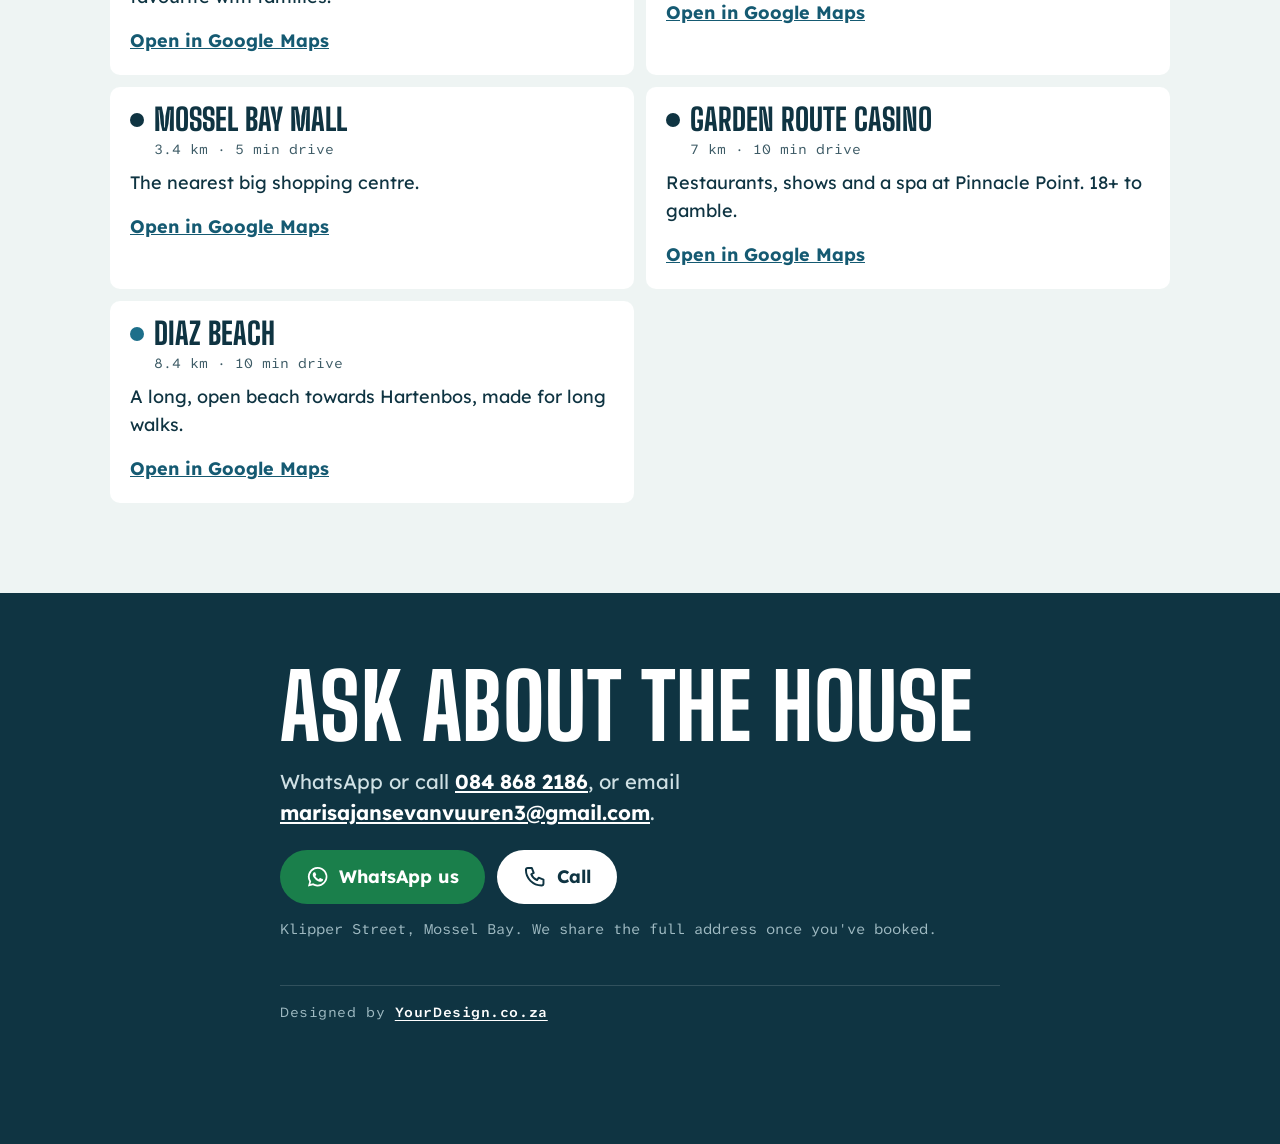
==== commit cecac456: "feat(footer): add designer credit linking to yourdesign.co.za Small mono credit line under the conta" ====
--- a/index.html
+++ b/index.html
@@ -156,6 +156,7 @@
       </a>
     </div>
     <p class="fine">Klipper Street, Mossel Bay. We share the full address once you've booked.</p>
+    <p class="credit">Designed by <a href="https://yourdesign.co.za" target="_blank" rel="noopener">YourDesign.co.za</a></p>
   </div>
 </footer>
 
--- a/assets/css/site.css
+++ b/assets/css/site.css
@@ -13,7 +13,7 @@
 .icon { width: 1.3em; height: 1.3em; flex: none; }
 
 /* ---------- Type ---------- */
-.eyebrow, .minor-title, .hero-meta, .fine, .place-dist, .cal-legend, .dow {
+.eyebrow, .minor-title, .hero-meta, .fine, .credit, .place-dist, .cal-legend, .dow {
   font-family: var(--font-mono);
 }
 .eyebrow { font-size: .78rem; font-weight: 600; letter-spacing: .14em; text-transform: uppercase; }
@@ -229,6 +229,8 @@
 .contact .lede { color: #CFE0E4; }
 .contact .lede a { color: #fff; font-weight: 700; overflow-wrap: anywhere; }
 .contact .fine { color: #9FBAC2; }
+.credit { margin-top: 44px; padding-top: 16px; border-top: 1px solid rgb(255 255 255 / .14); font-size: .78rem; letter-spacing: .04em; color: #9FBAC2; }
+.credit a { color: #fff; font-weight: 600; text-underline-offset: 3px; }
 
 /* ---------- Bottom bar (phones) ---------- */
 .dock {
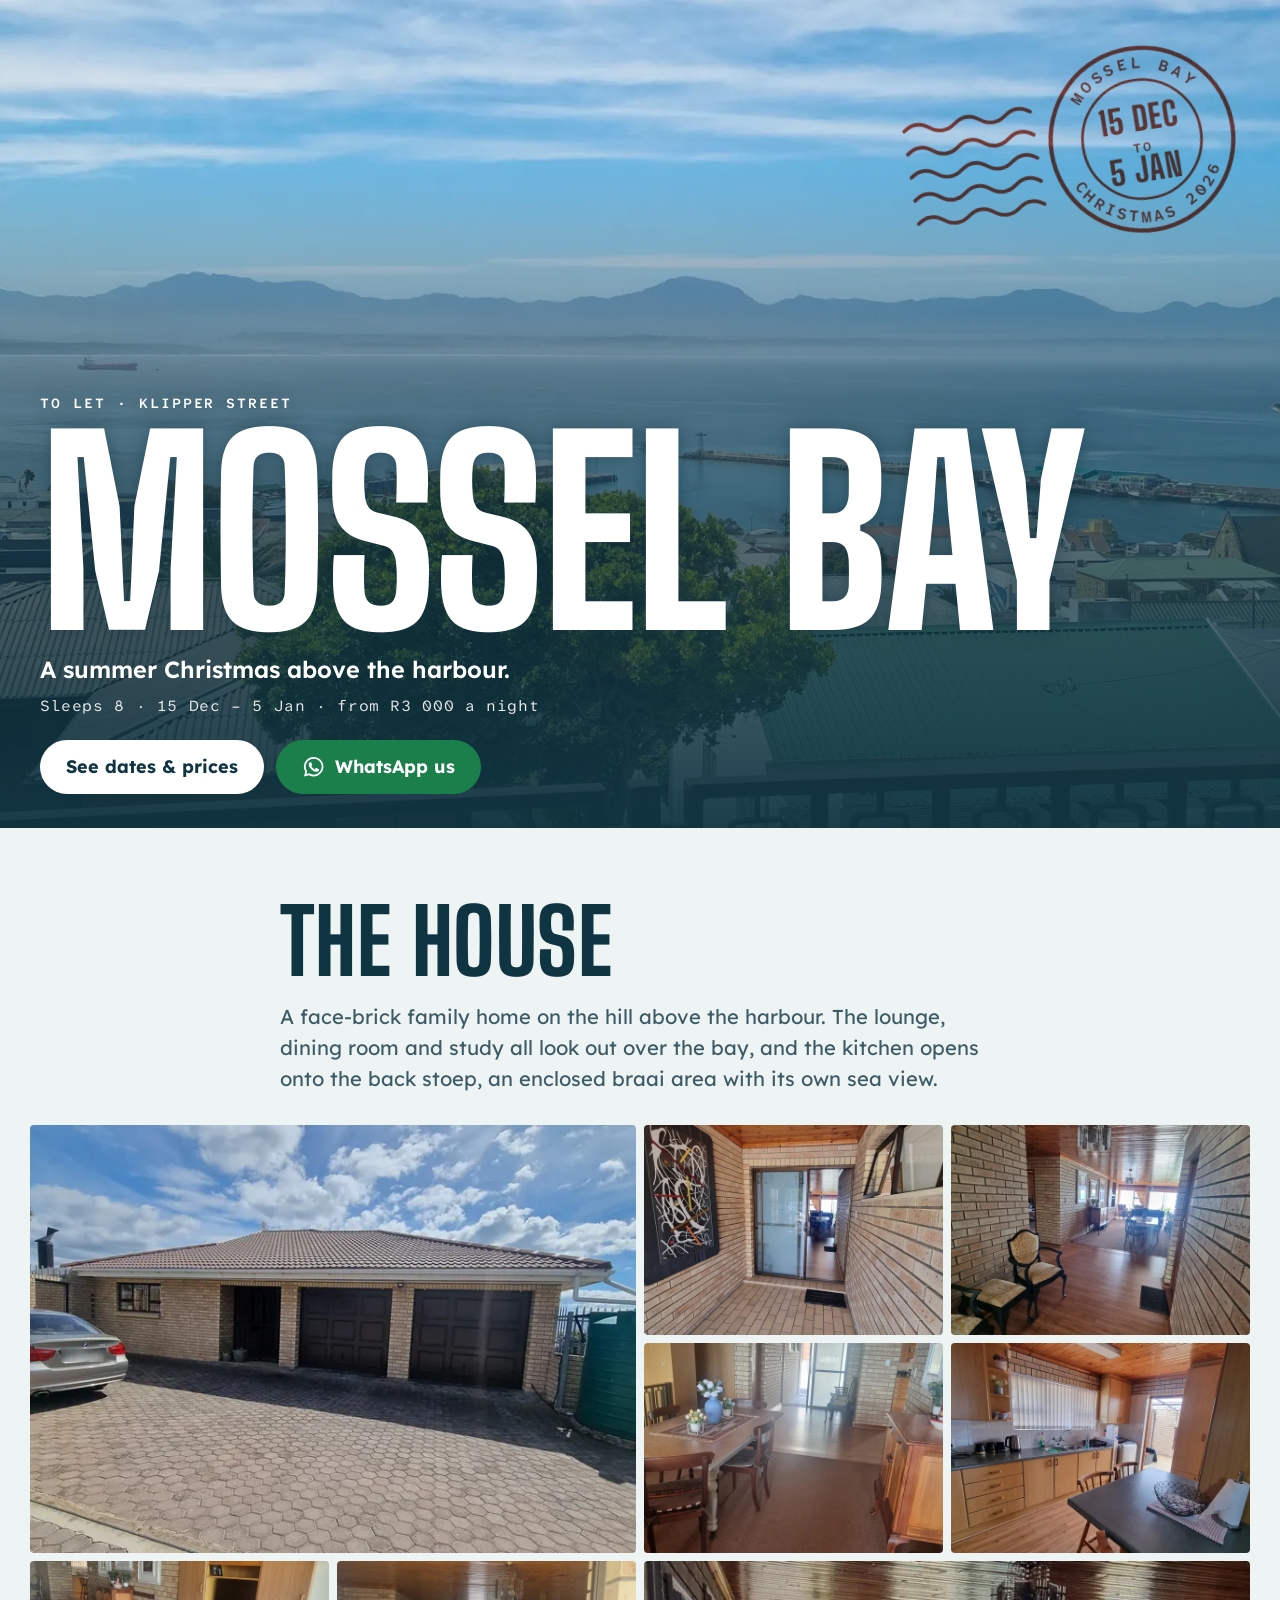
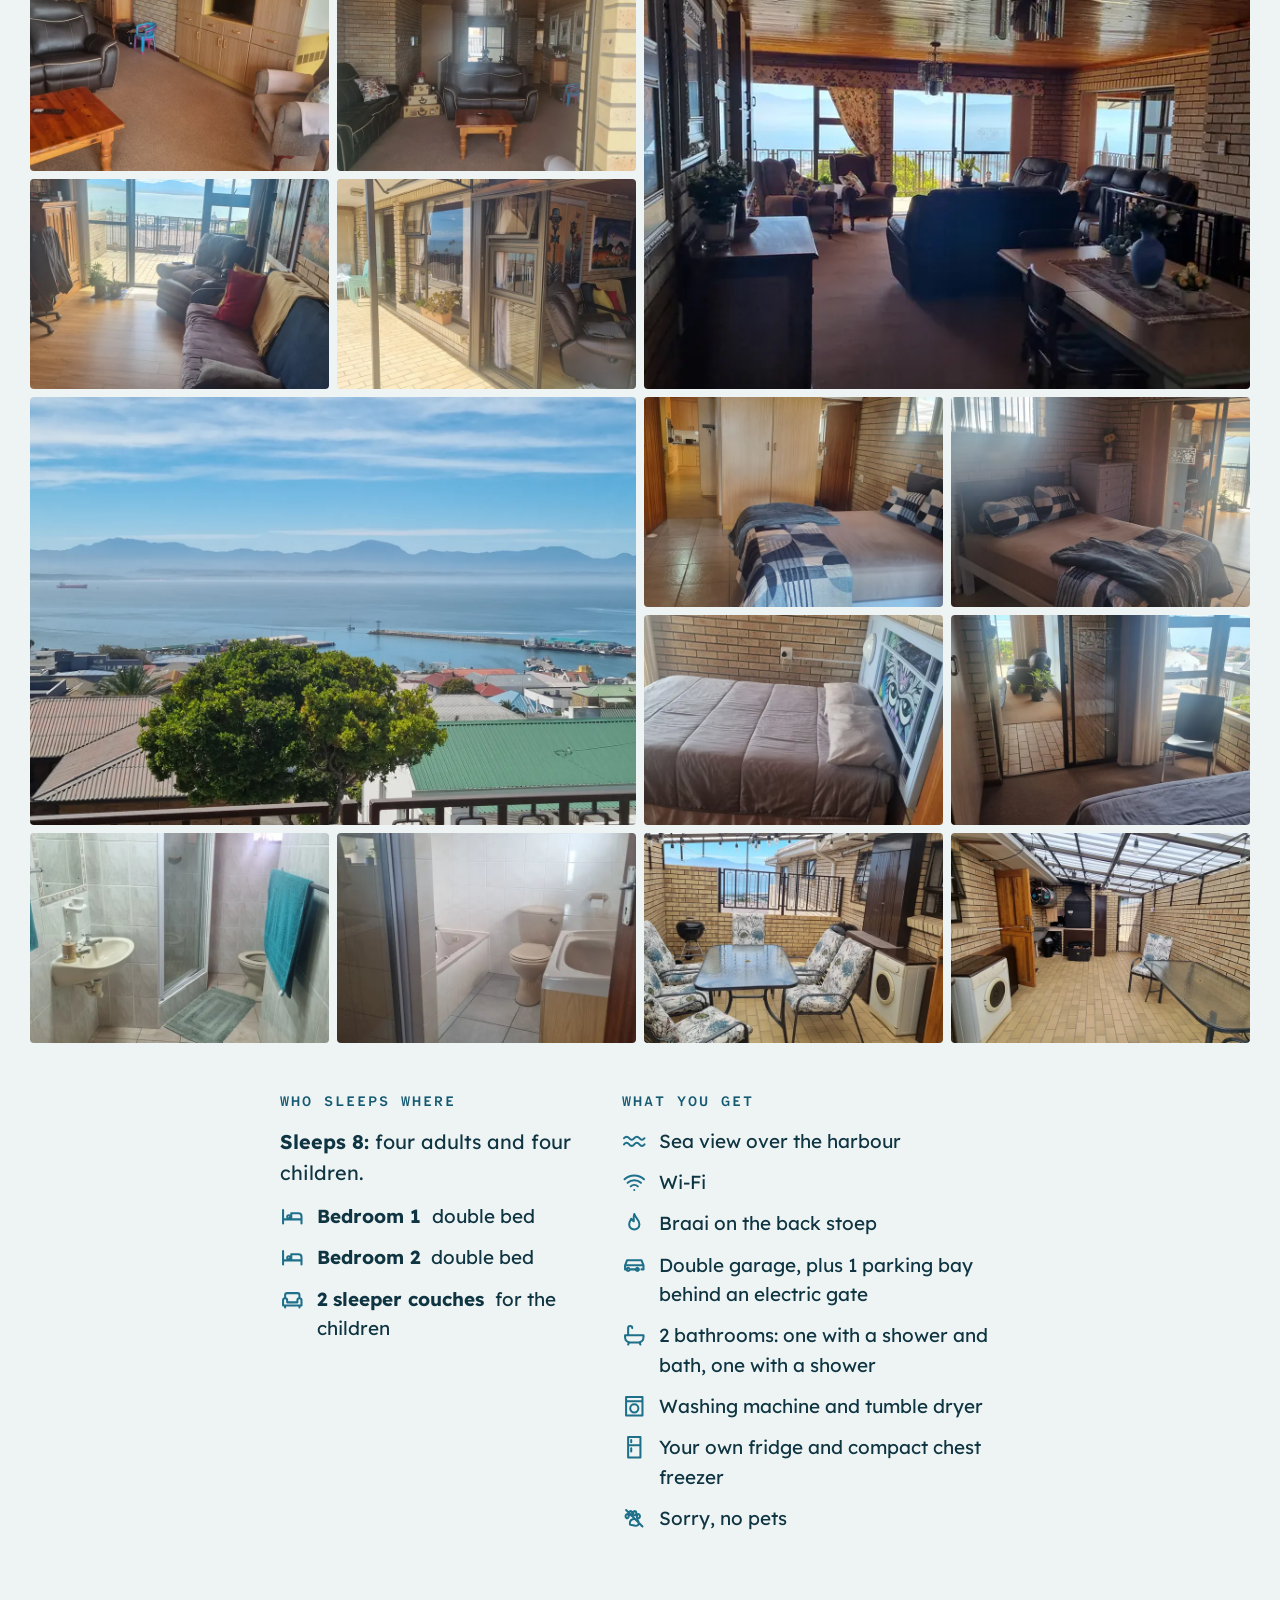
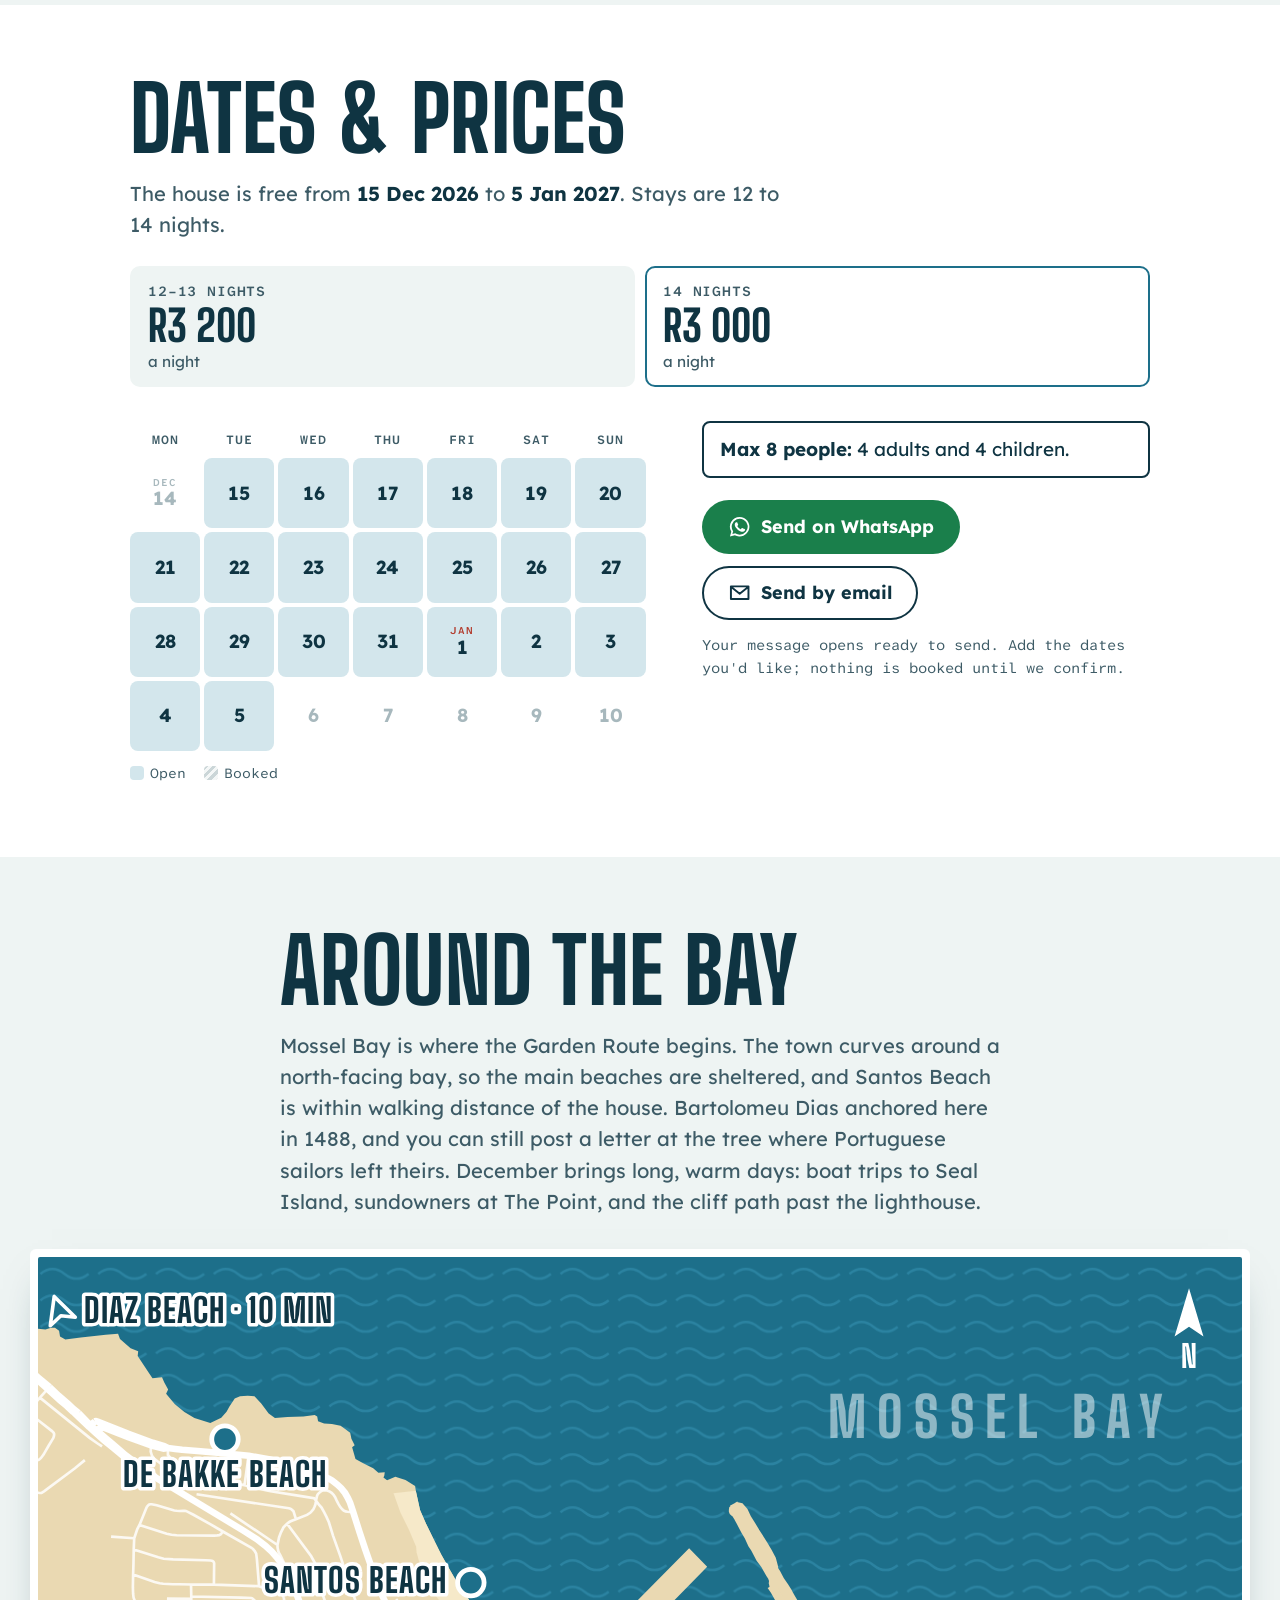
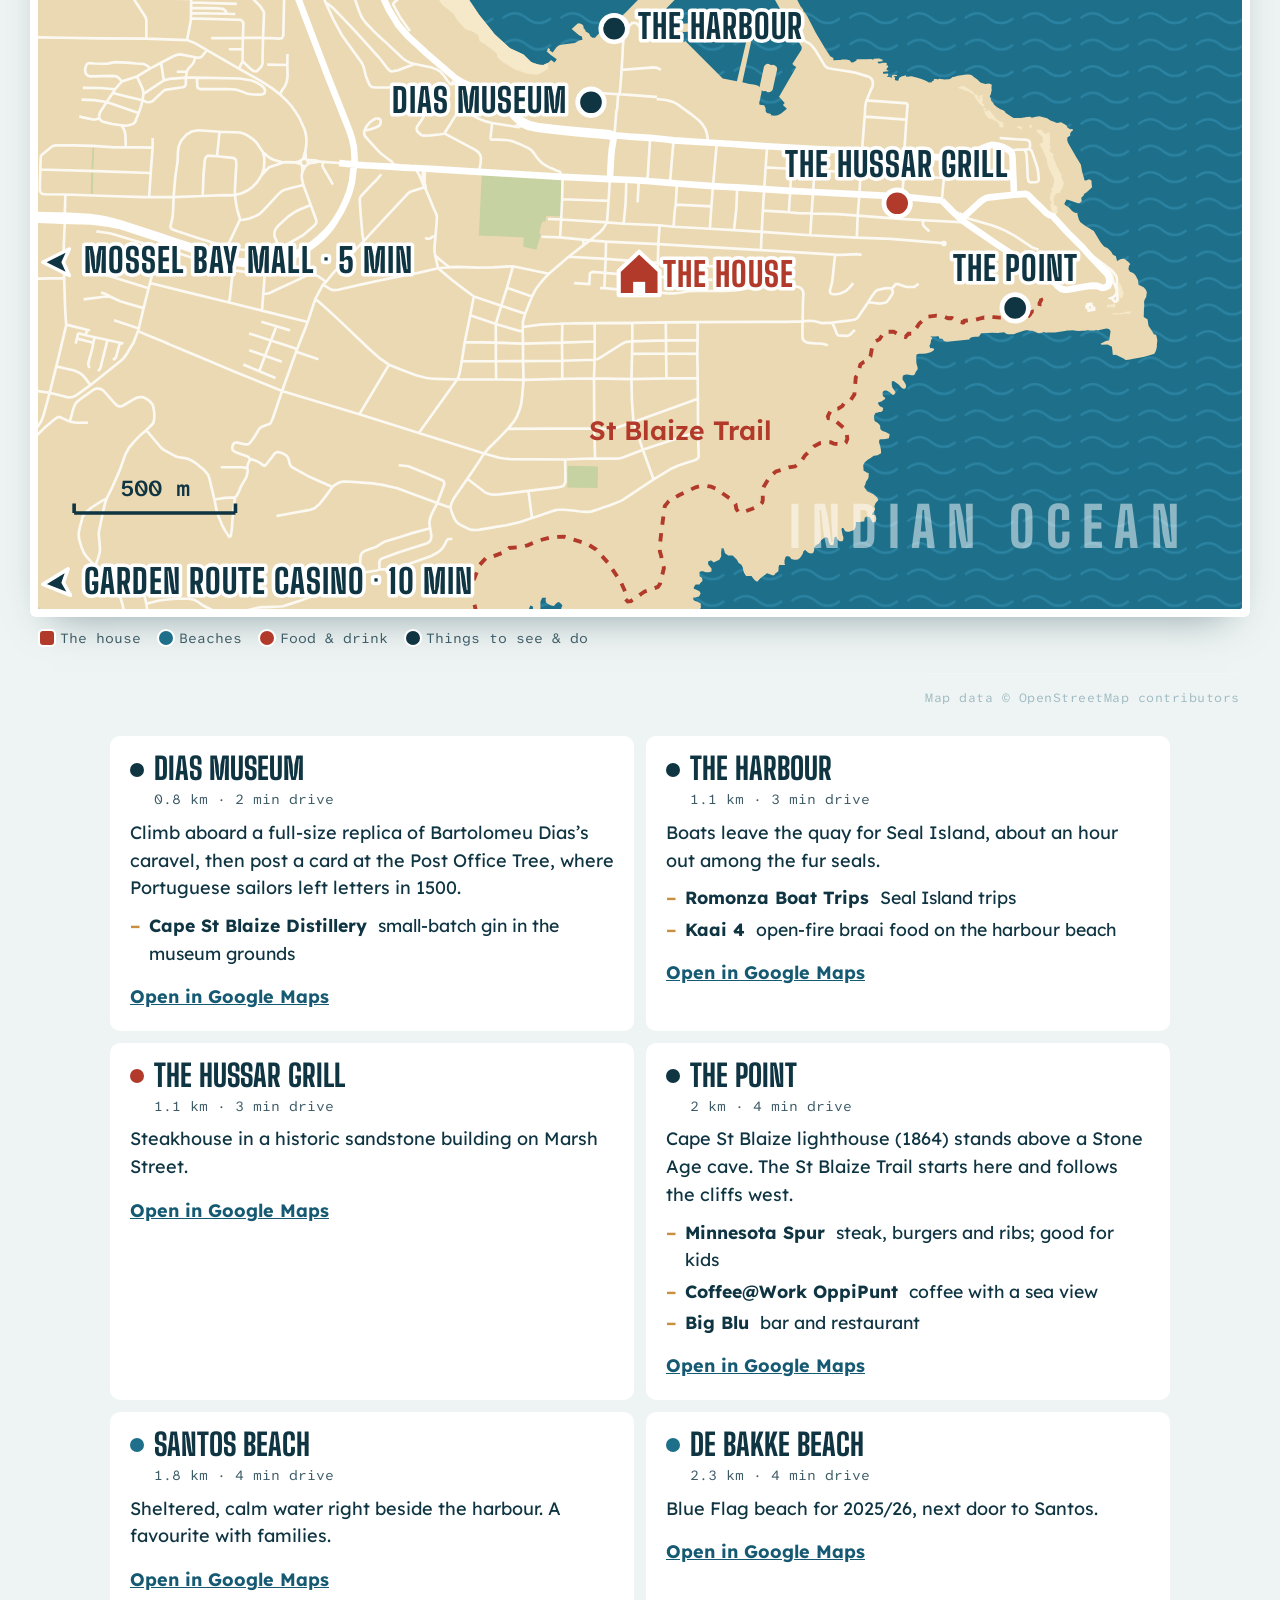
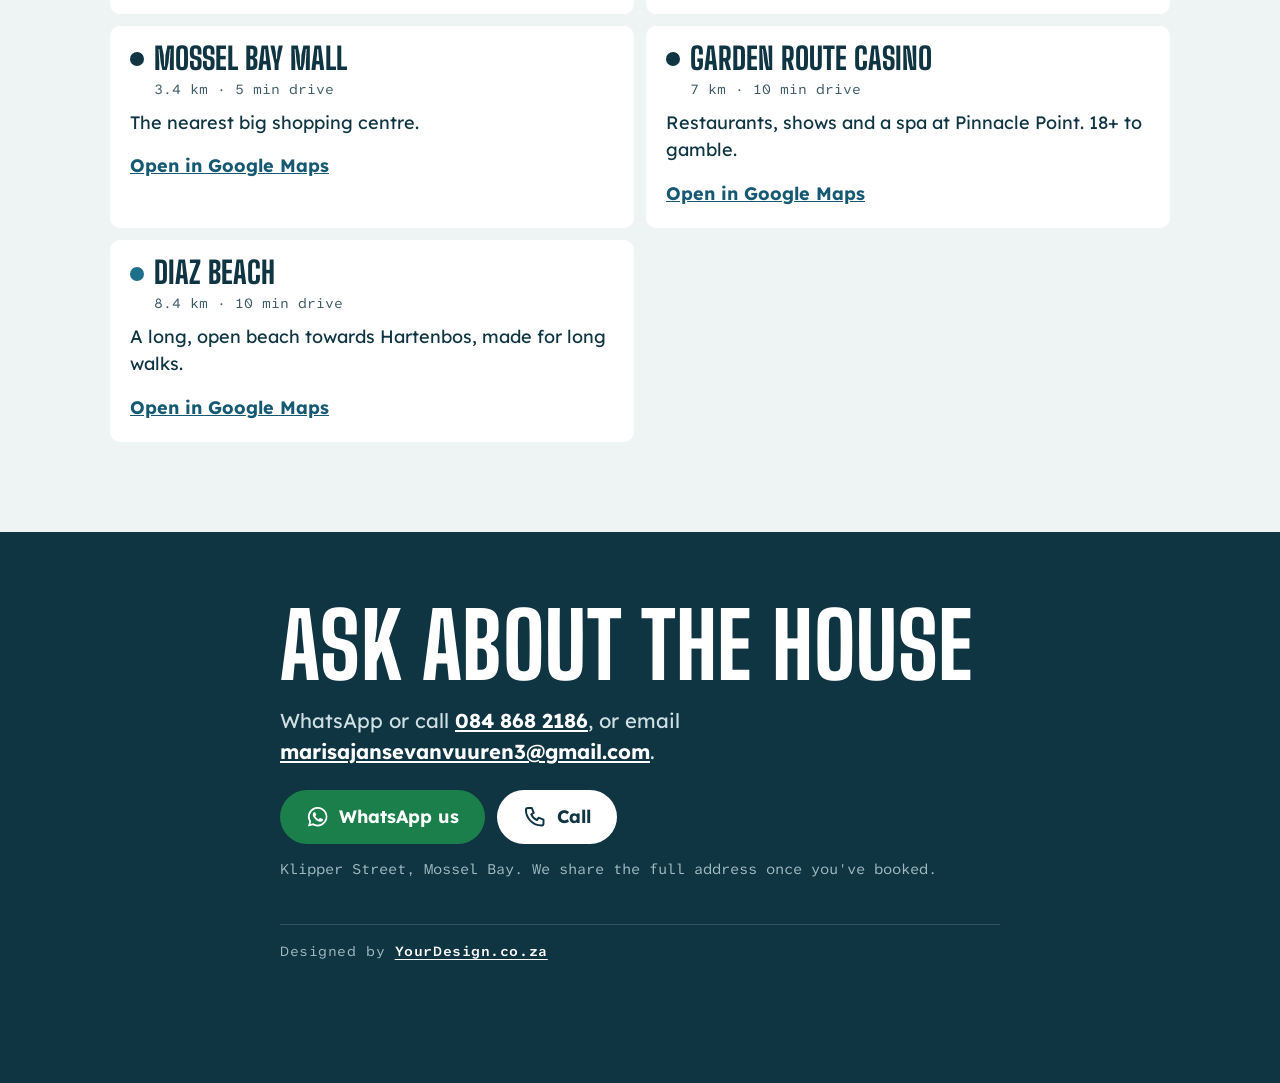
==== commit 3e83d947: "feat(dates): replace the date picker with a display-only calendar Guests book by contacting the owne" ====
--- a/index.html
+++ b/index.html
@@ -90,34 +90,24 @@
 
       <div class="booking" data-booking>
        <div class="booking-cal">
-        <p class="step" data-step aria-live="polite"></p>
-        <div class="cal" data-cal role="grid" aria-label="Choose your dates"></div>
+        <div class="cal" data-cal role="group" aria-label="Open and booked dates"></div>
         <p class="cal-legend">
           <span><i class="key key-open"></i>Open</span>
-          <span><i class="key key-stay"></i>Your stay</span>
           <span><i class="key key-booked"></i>Booked</span>
         </p>
        </div>
        <div class="booking-side">
-
-        <div class="summary" data-summary hidden>
-          <p class="summary-dates" data-summary-dates></p>
-          <p class="summary-total" data-summary-total></p>
-          <p class="summary-tip" data-summary-tip hidden></p>
-          <button type="button" class="link-btn" data-reset>Change dates</button>
-        </div>
-
         <p class="guests"><strong>Max 8 people:</strong> 4&nbsp;adults and 4&nbsp;children.</p>
 
         <div class="actions">
-          <a class="btn btn-whatsapp" data-enquire="whatsapp" target="_blank" rel="noopener">
+          <a class="btn btn-whatsapp" data-link="whatsapp" target="_blank" rel="noopener">
             <svg class="icon" aria-hidden="true"><use href="#i-whatsapp"/></svg>Send on WhatsApp
           </a>
-          <a class="btn btn-outline" data-enquire="email">
+          <a class="btn btn-outline" data-link="email">
             <svg class="icon" aria-hidden="true"><use href="#i-mail"/></svg>Send by email
           </a>
         </div>
-        <p class="fine">Your message opens ready to send, with your dates filled in. Nothing is booked until we confirm.</p>
+        <p class="fine">Your message opens ready to send. Add the dates you'd like; nothing is booked until we confirm.</p>
        </div>
       </div>
     </div>
--- a/assets/css/site.css
+++ b/assets/css/site.css
@@ -46,7 +46,6 @@
 .btn-outline { border-color: var(--ink); color: var(--ink); background: transparent; }
 .btn-outline:hover { background: var(--mist); }
 .btn-small { min-height: 46px; padding: 0 18px; background: var(--paper); color: var(--ink); }
-.link-btn { background: none; border: 0; padding: 0; font: 700 .95rem var(--font-body); color: var(--harbour-deep); text-decoration: underline; cursor: pointer; }
 
 /* ---------- Hero ---------- */
 .hero {
@@ -130,40 +129,25 @@
 @media (min-width: 900px) {
   .wrap-dates { max-width: 1060px; }
   .booking { display: grid; grid-template-columns: minmax(0, 1.15fr) minmax(0, 1fr); gap: 56px; align-items: start; }
-  .booking-side .summary { margin-top: 0; }
-  .booking-side .summary[hidden] + .guests { margin-top: 0; }
-}
-.step { font-size: 1.05rem; min-height: 3.2em; }
+  .booking-side .guests { margin-top: 0; }
+}
 .cal { display: grid; grid-template-columns: repeat(7, minmax(0, 1fr)); gap: 4px; margin-top: 10px; }
 .dow { text-align: center; font-size: .7rem; font-weight: 600; letter-spacing: .08em; text-transform: uppercase; color: var(--ink-soft); padding-bottom: 4px; }
 .day {
-  position: relative; aspect-ratio: 1; padding: 0; border: 0; border-radius: 8px;
+  position: relative; aspect-ratio: 1; border-radius: 8px;
   display: flex; flex-direction: column; align-items: center; justify-content: center; gap: 1px;
-  font: 700 1.05rem/1 var(--font-body); color: var(--ink); background: transparent;
+  font: 700 1.05rem/1 var(--font-body); color: var(--ink);
 }
 .day small { font: 600 .58rem/1 var(--font-mono); letter-spacing: .08em; text-transform: uppercase; color: var(--postbox); }
 .day.out { color: #A7B8BD; }
 .day.out small { color: #A7B8BD; }
-.day.open { background: var(--mist); }
+.day.open { background: var(--harbour-pale); }
 .day.booked { background: repeating-linear-gradient(135deg, #E2E9EA 0 5px, #F4F7F7 5px 10px); color: #8DA2A8; text-decoration: line-through; }
-.day.min { background: var(--harbour-pale); }
-.day.stay { background: var(--harbour-pale); }
-.day.can { background: #fff; box-shadow: inset 0 0 0 2px var(--harbour); cursor: pointer; }
-.day.can:hover { background: #E8F3F6; }
-.day.start, .day.end { background: var(--harbour); color: #fff; box-shadow: none; }
-.day.start small, .day.end small { color: #fff; }
 
 .cal-legend { display: flex; flex-wrap: wrap; gap: 6px 18px; font-size: .78rem; color: var(--ink-soft); margin-top: 12px; }
 .key { display: inline-block; width: 14px; height: 14px; border-radius: 4px; vertical-align: -2px; margin-right: 6px; }
-.key-open { background: #fff; box-shadow: inset 0 0 0 2px var(--harbour); }
-.key-stay { background: var(--harbour); }
+.key-open { background: var(--harbour-pale); }
 .key-booked { background: repeating-linear-gradient(135deg, #CBD6D8 0 3px, #F4F7F7 3px 6px); }
-
-.summary { margin-top: 24px; padding: 18px 20px; border-radius: 10px; background: var(--mist); border-left: 5px solid var(--harbour); }
-.summary-dates { font: 600 .9rem var(--font-mono); }
-.summary-total { font: 800 clamp(1.6rem, 7vw, 2rem)/1.05 var(--font-display); text-transform: uppercase; margin: 6px 0; }
-.summary-total strong { color: var(--harbour-deep); }
-.summary-tip { padding: 8px 12px; margin: 10px 0; border-radius: 6px; background: #FBF1E1; border-left: 3px solid var(--sandstone); font-size: .95rem; }
 
 .guests { margin: 28px 0 0; padding: 12px 16px; border: 2px solid var(--ink); border-radius: 8px; font-size: 1.05rem; }
 
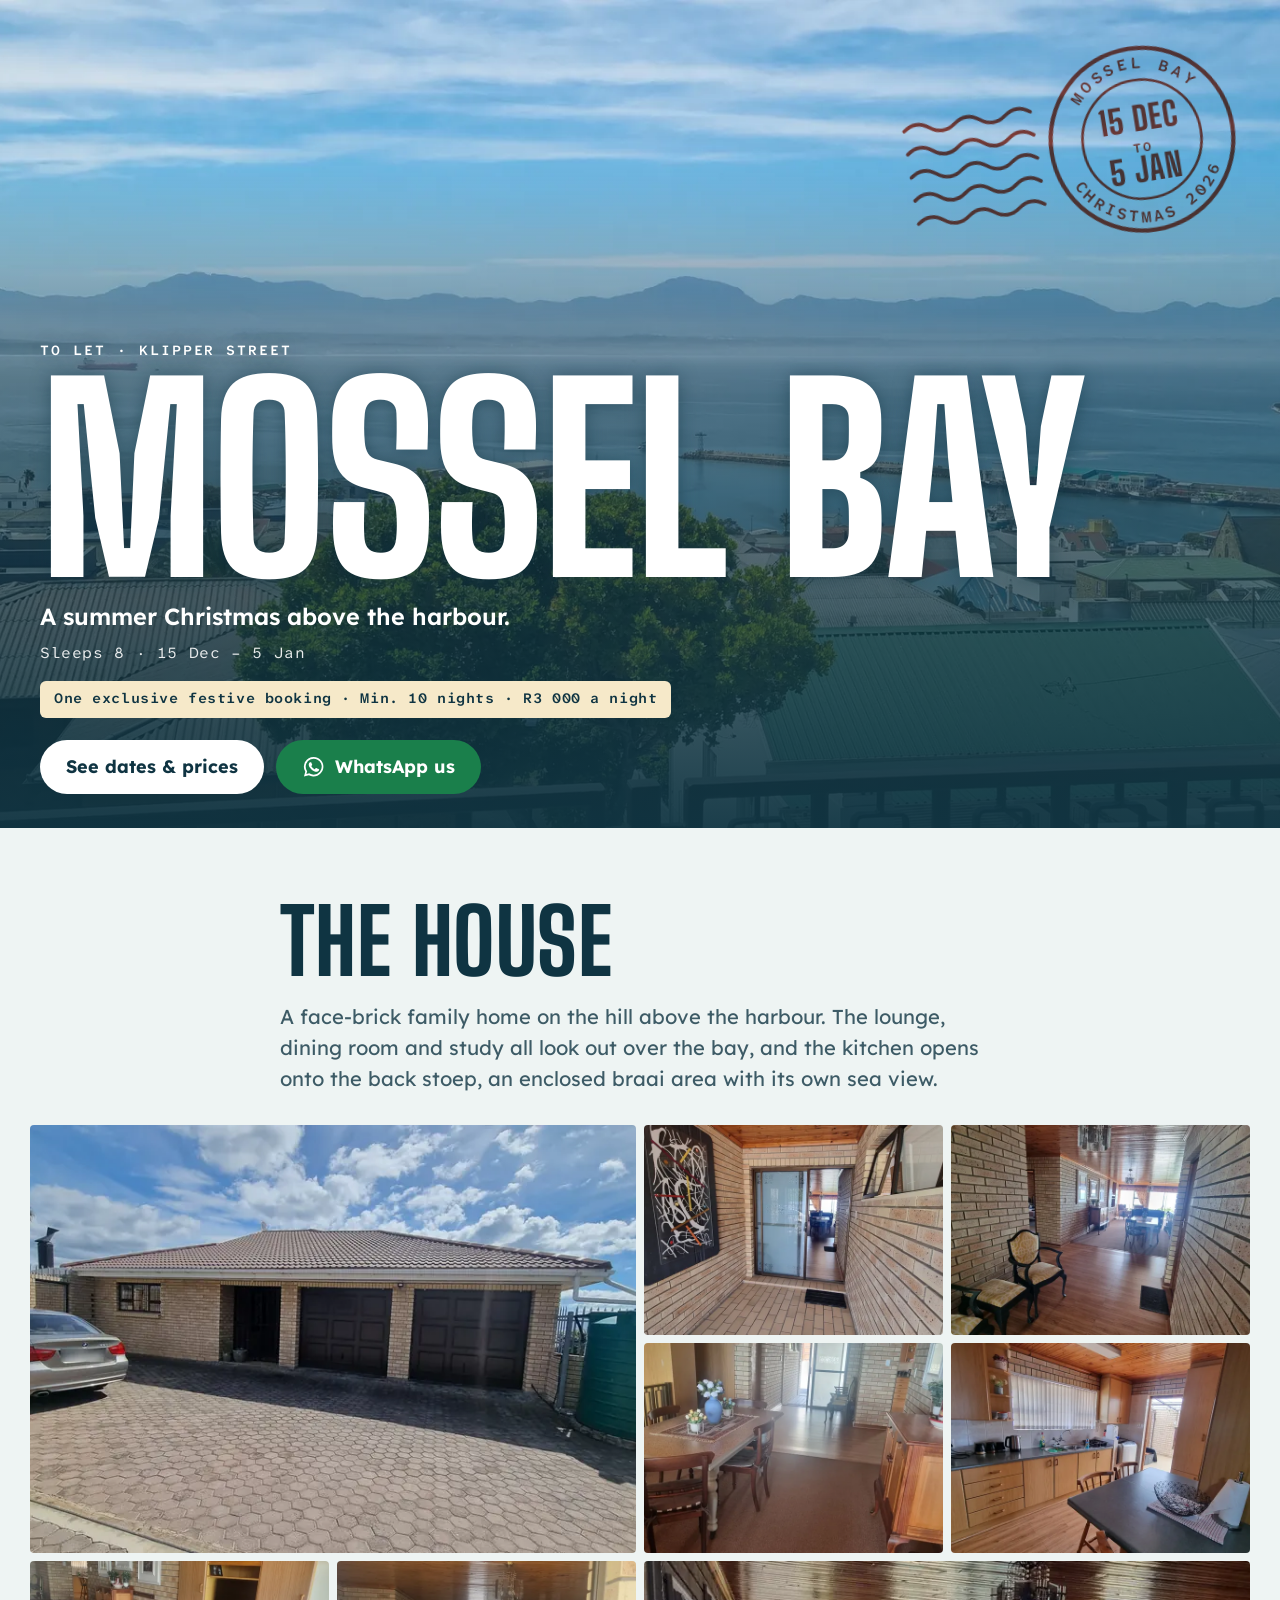
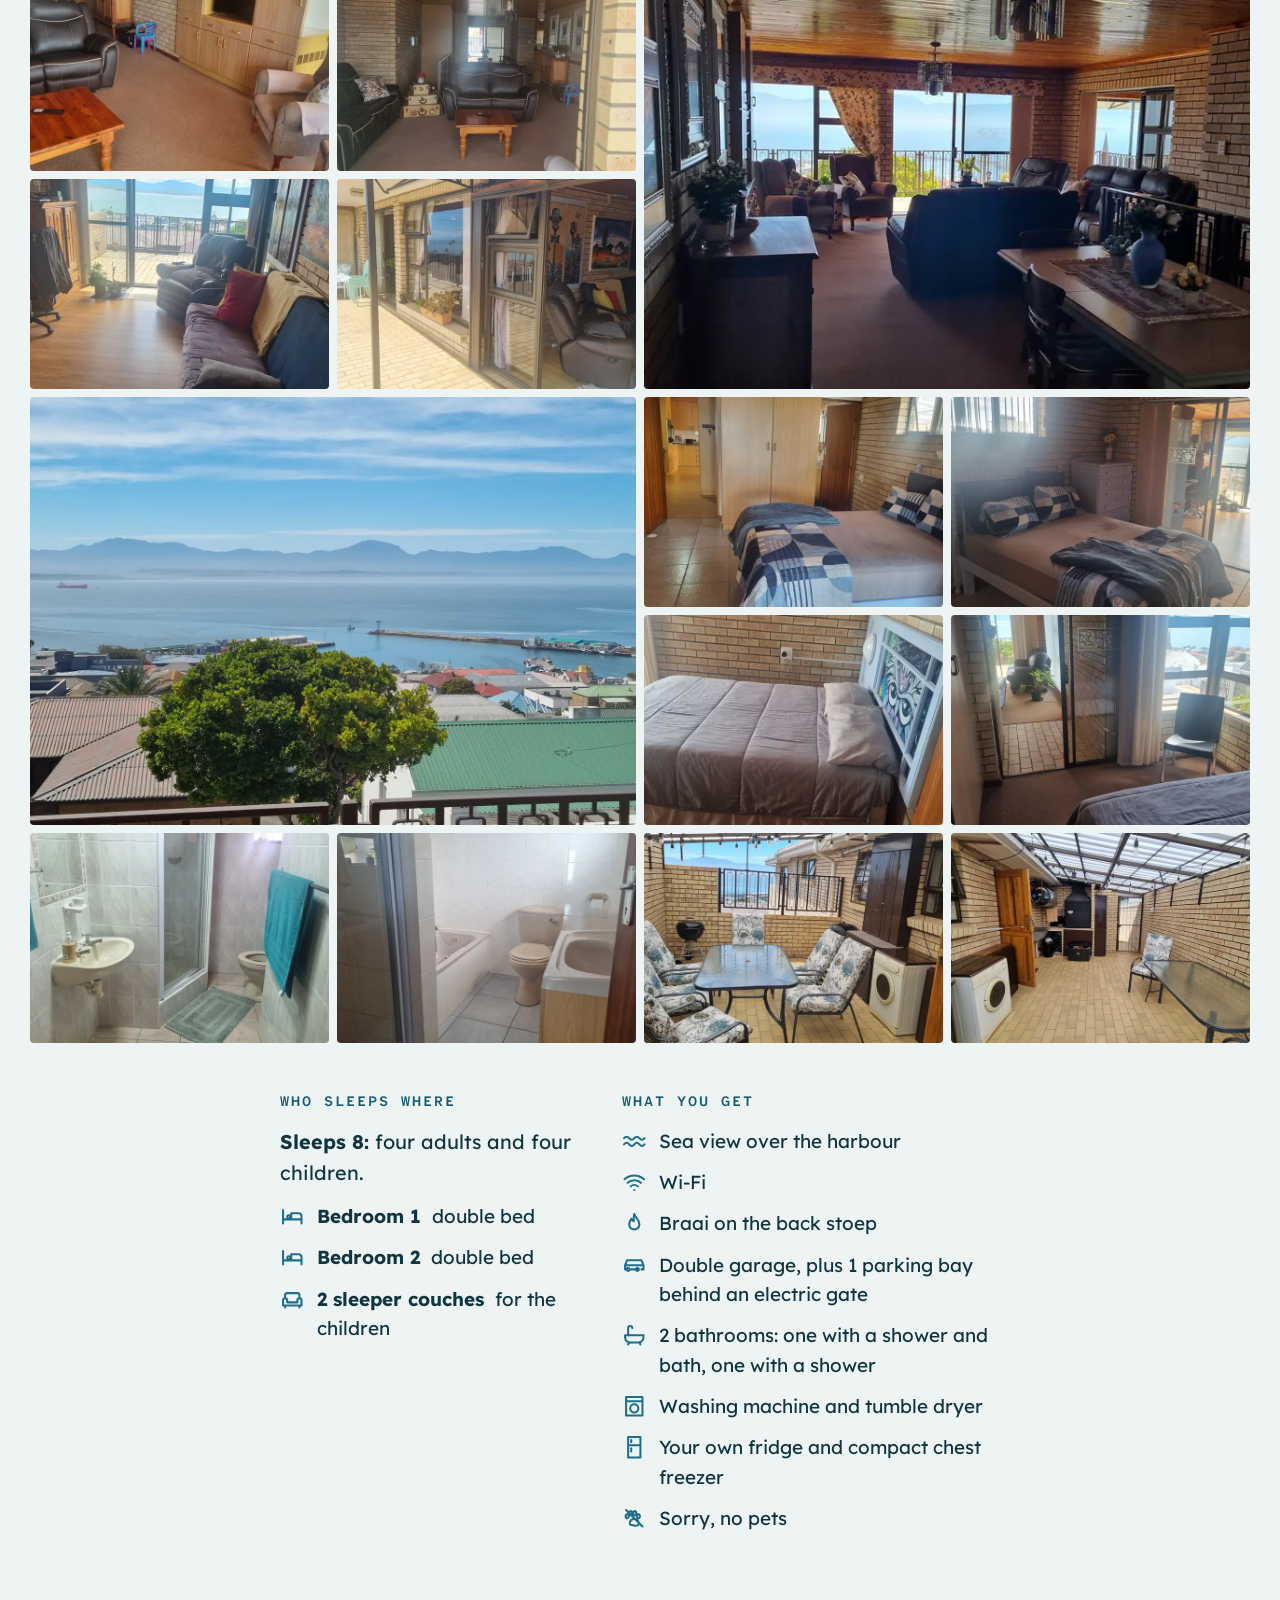
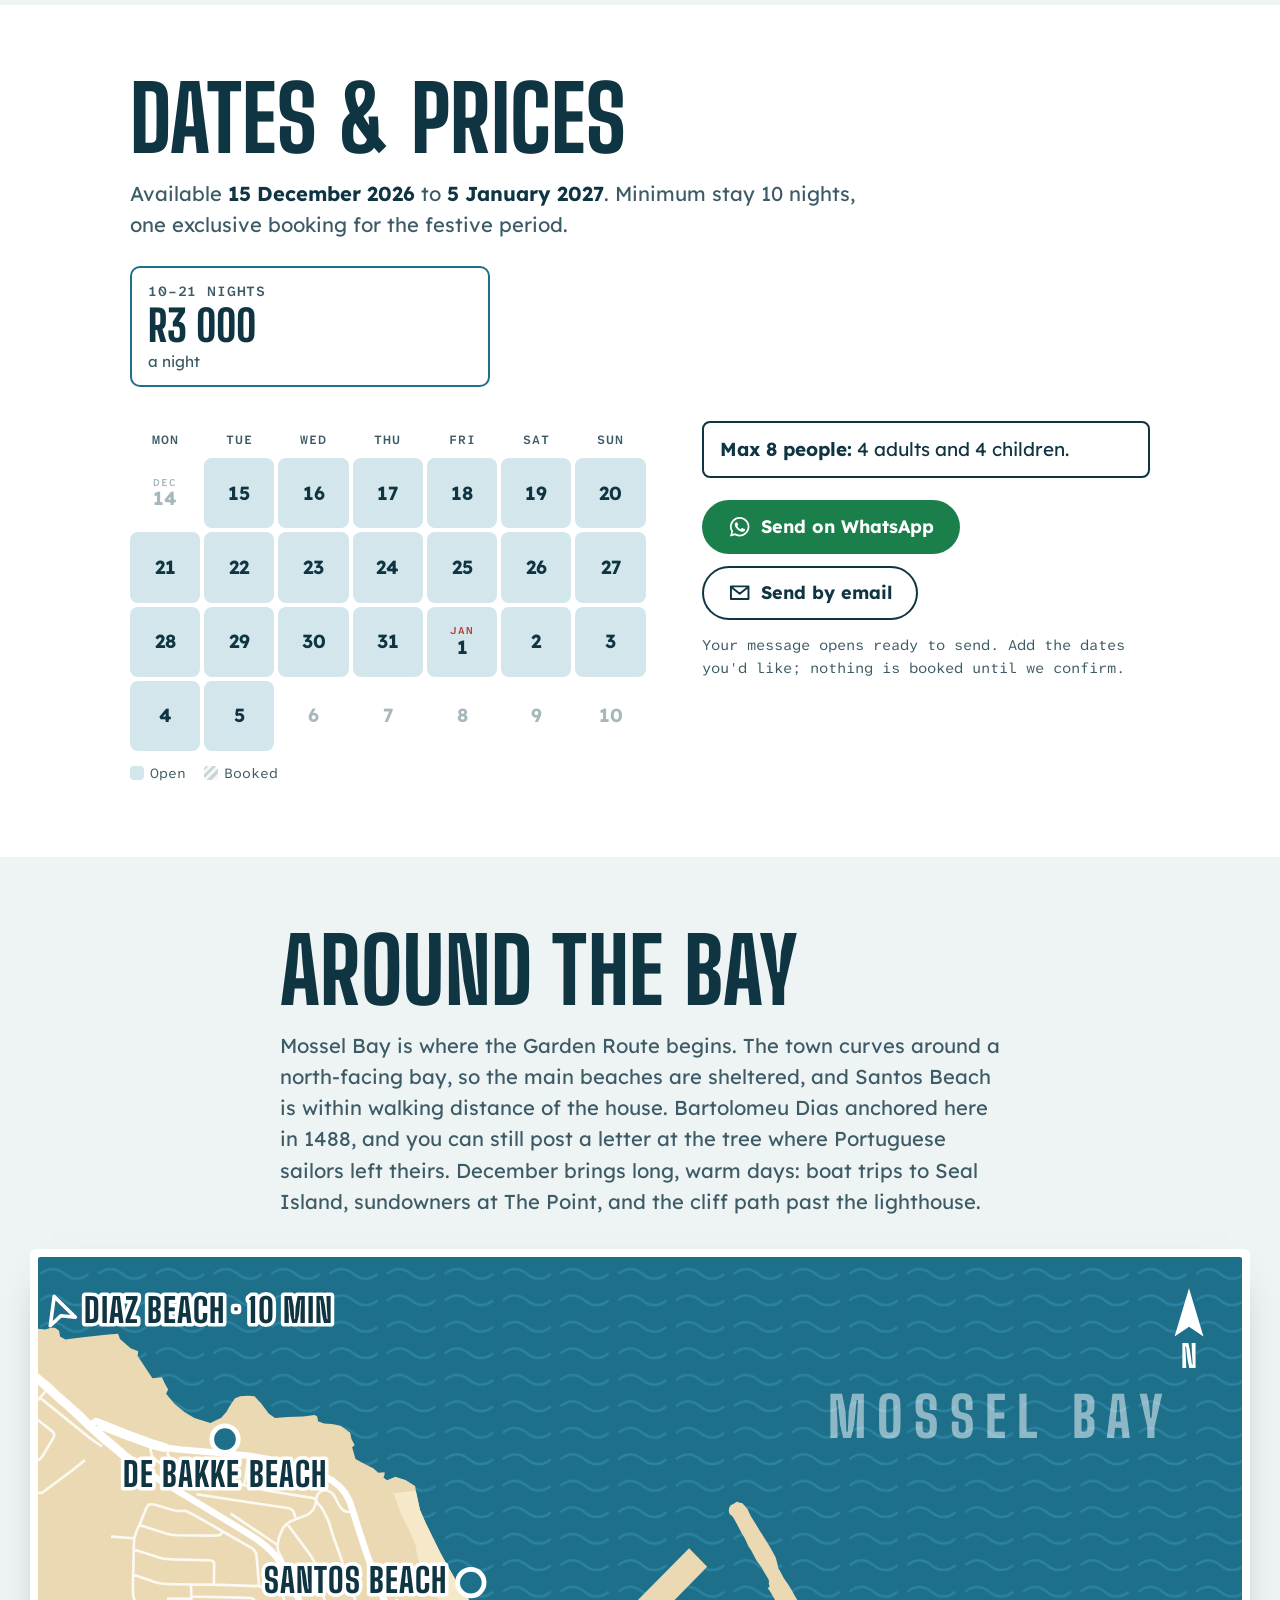
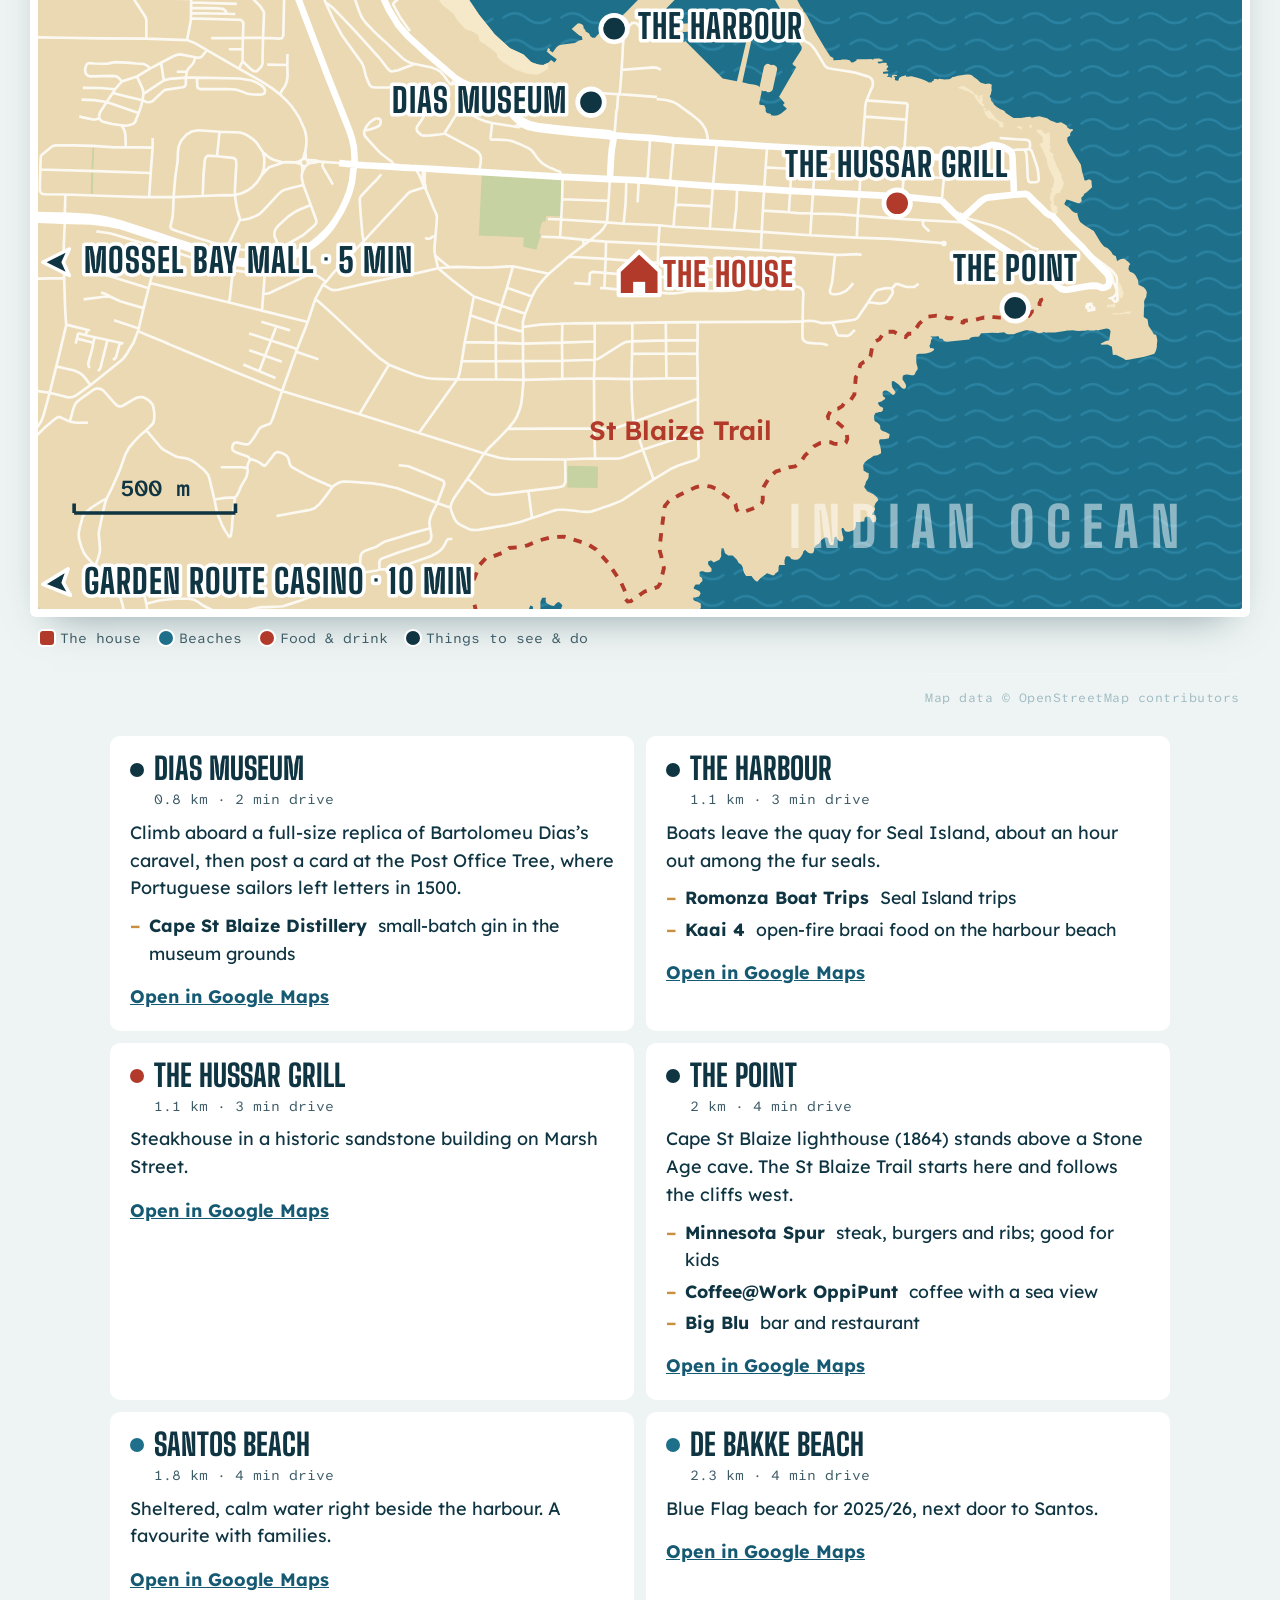
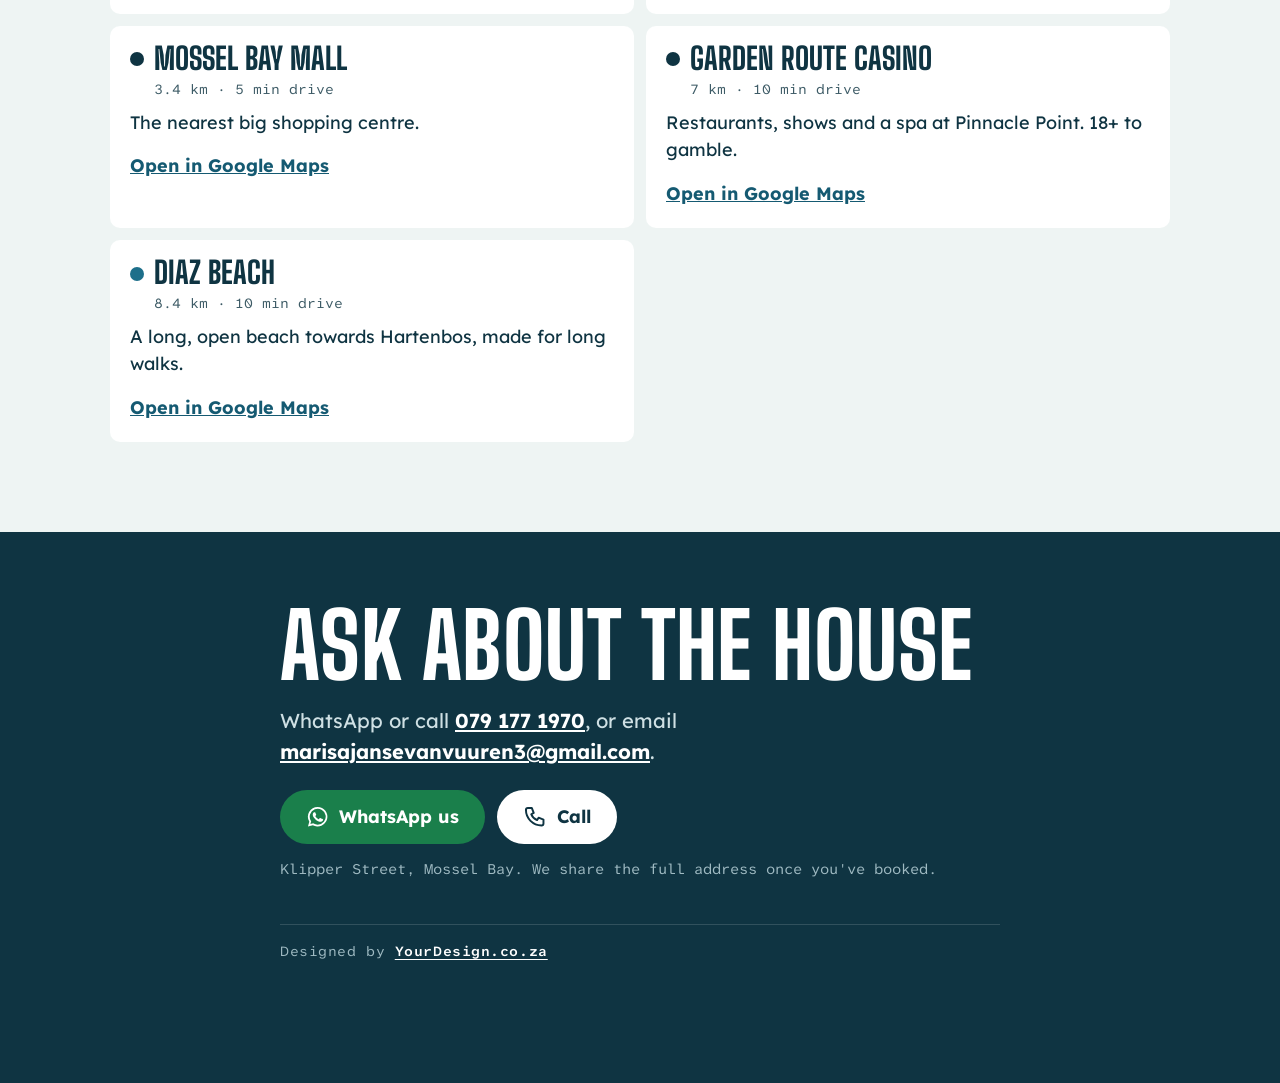
==== commit 94e1bfe2: "feat(rates): one festive rate, new enquiry number and booked switch R3 000 a night for 10-21 nights " ====
--- a/index.html
+++ b/index.html
@@ -3,12 +3,12 @@
 <head>
   <meta charset="utf-8">
   <meta name="viewport" content="width=device-width, initial-scale=1, viewport-fit=cover">
-  <title>Holiday home in Mossel Bay · Christmas 2026</title>
-  <meta name="description" content="Family holiday home with sea views over the harbour in Mossel Bay. Sleeps 8. Available for Christmas 2026.">
+  <title>Holiday home in Mossel Bay · Christmas 2026 · R3 000 a night</title>
+  <meta name="description" content="Family holiday home with sea views over the harbour in Mossel Bay. Sleeps 8. Available 15 December 2026 to 5 January 2027, one booking of 10 to 21 nights at R3 000 a night.">
   <meta name="theme-color" content="#0F3442">
   <meta property="og:type" content="website">
-  <meta property="og:title" content="Holiday home in Mossel Bay · Christmas 2026">
-  <meta property="og:description" content="Sea views over the harbour, sleeps 8. Photos, open dates and prices.">
+  <meta property="og:title" content="Holiday home in Mossel Bay · Christmas 2026 · R3 000 a night">
+  <meta property="og:description" content="Sea views over the harbour, sleeps 8. 15 Dec 2026 – 5 Jan 2027, min. 10 nights, R3 000 a night. One exclusive festive booking.">
   <meta property="og:url" content="https://yourdesigncoza.github.io/mosselbay-christmas/">
   <meta property="og:image" content="https://yourdesigncoza.github.io/mosselbay-christmas/assets/img/og.jpg">
   <meta property="og:image:width" content="1200">
@@ -31,8 +31,10 @@
     <p class="eyebrow">To let · Klipper Street</p>
     <h1 class="hero-title">Mossel Bay</h1>
     <p class="hero-lede">A summer Christmas above the harbour.</p>
-    <p class="hero-meta">Sleeps 8 · <span class="nowrap" data-fill="seasonShort"></span> · <span class="nowrap">from <span data-fill="rateFrom"></span> a night</span></p>
-    <div class="actions">
+    <p class="hero-meta">Sleeps 8 · <span class="nowrap" data-fill="seasonShort">15 Dec – 5 Jan</span></p>
+    <p class="badge" data-when="open"><span class="nowrap">One exclusive festive booking ·</span> <span class="nowrap">Min. <span data-fill="minNights">10</span> nights ·</span> <span class="nowrap"><span data-fill="rateStd">R3&nbsp;000</span> a night</span></p>
+    <p class="badge" data-when="booked">Booked for Christmas <span data-fill="seasonYear">2026</span></p>
+    <div class="actions" data-when="open">
       <a class="btn btn-light" href="#dates">See dates &amp; prices</a>
       <a class="btn btn-whatsapp" data-link="whatsapp" target="_blank" rel="noopener">
         <svg class="icon" aria-hidden="true"><use href="#i-whatsapp"/></svg>WhatsApp us
@@ -81,11 +83,12 @@
   <section class="section dates" id="dates" aria-labelledby="dates-title">
     <div class="wrap wrap-dates">
       <h2 class="section-title" id="dates-title">Dates &amp; prices</h2>
-      <p class="lede">The house is free from <strong data-fill="seasonStart"></strong> to <strong data-fill="seasonEnd"></strong>. Stays are <span data-fill="minNights"></span> to <span data-fill="maxNights"></span> nights.</p>
+      <p class="lede" data-when="open">Available <strong class="nowrap" data-fill="seasonStartLong">15 December 2026</strong> to <strong class="nowrap" data-fill="seasonEndLong">5 January 2027</strong>. Minimum stay <span data-fill="minNights">10</span> nights, one exclusive booking for the festive period.</p>
+      <p class="lede" data-when="booked">The house is booked for the festive period, <strong class="nowrap" data-fill="seasonStartLong">15 December 2026</strong> to <strong class="nowrap" data-fill="seasonEndLong">5 January 2027</strong>. Thank you to everyone who asked.</p>
 
-      <dl class="rates">
-        <div><dt><span data-fill="rateStdNights"></span></dt><dd><span data-fill="rateStd"></span> <small>a night</small></dd></div>
-        <div><dt><span data-fill="rateLongNights"></span></dt><dd><span data-fill="rateFrom"></span> <small>a night</small></dd></div>
+      <!-- site.js rebuilds this list from the rates in config.js; the row here is the no-JS fallback. -->
+      <dl class="rates" data-rates data-when="open">
+        <div><dt>10–21 nights</dt><dd>R3&nbsp;000 <small>a night</small></dd></div>
       </dl>
 
       <div class="booking" data-booking>
@@ -99,7 +102,7 @@
        <div class="booking-side">
         <p class="guests"><strong>Max 8 people:</strong> 4&nbsp;adults and 4&nbsp;children.</p>
 
-        <div class="actions">
+        <div class="actions" data-when="open">
           <a class="btn btn-whatsapp" data-link="whatsapp" target="_blank" rel="noopener">
             <svg class="icon" aria-hidden="true"><use href="#i-whatsapp"/></svg>Send on WhatsApp
           </a>
@@ -107,7 +110,7 @@
             <svg class="icon" aria-hidden="true"><use href="#i-mail"/></svg>Send by email
           </a>
         </div>
-        <p class="fine">Your message opens ready to send. Add the dates you'd like; nothing is booked until we confirm.</p>
+        <p class="fine" data-when="open">Your message opens ready to send. Add the dates you'd like; nothing is booked until we confirm.</p>
        </div>
       </div>
     </div>
@@ -136,7 +139,7 @@
 <footer class="contact" id="contact">
   <div class="wrap">
     <h2 class="section-title">Ask about the house</h2>
-    <p class="lede">WhatsApp or call <a data-link="tel" data-fill="phone"></a>, or email <a data-link="email" data-fill="email"></a>.</p>
+    <p class="lede">WhatsApp or call <a data-link="tel" data-fill="phone">079 177 1970</a>, or email <a data-link="email" data-fill="email">marisajansevanvuuren3@gmail.com</a>.</p>
     <div class="actions">
       <a class="btn btn-whatsapp" data-link="whatsapp" target="_blank" rel="noopener">
         <svg class="icon" aria-hidden="true"><use href="#i-whatsapp"/></svg>WhatsApp us
@@ -150,8 +153,8 @@
   </div>
 </footer>
 
-<nav class="dock" data-dock aria-label="Quick links">
-  <span class="dock-price"><span class="dock-from">From</span> <strong data-fill="rateFrom"></strong> a night</span>
+<nav class="dock" data-dock data-when="open" aria-label="Quick links">
+  <span class="dock-price"><span class="dock-from">From</span> <strong data-fill="rateFrom">R3&nbsp;000</strong> a night</span>
   <a class="btn btn-small" href="#dates">Dates &amp; prices</a>
 </nav>
 
--- a/assets/css/site.css
+++ b/assets/css/site.css
@@ -7,6 +7,8 @@
 :focus-visible { outline: 3px solid var(--sandstone); outline-offset: 3px; }
 .nowrap { white-space: nowrap; }
 .sr-only { position: absolute; width: 1px; height: 1px; overflow: hidden; clip-path: inset(50%); white-space: nowrap; }
+/* fullyBooked in config.js puts .is-booked on <html>: the "booked" parts replace the "open" ones. */
+.is-booked [data-when="open"], html:not(.is-booked) [data-when="booked"] { display: none; }
 
 .wrap { max-width: 760px; margin-inline: auto; padding-inline: 20px; }
 .wrap-wide { max-width: 1240px; margin-inline: auto; padding-inline: 10px; }
@@ -72,6 +74,10 @@
 .hero-lede { font-size: clamp(1.1rem, 4.6vw, 1.3rem); line-height: 1.3; font-weight: 600; }
 .hero-lede, .section-title { text-wrap: balance; }
 .hero-meta { font-size: .86rem; letter-spacing: .04em; margin-top: 8px; opacity: .9; }
+.badge {
+  display: inline-block; margin-top: 16px; padding: 8px 14px; border-radius: 6px;
+  background: var(--sand); color: var(--ink); font: 600 .8rem/1.45 var(--font-mono); letter-spacing: .04em;
+}
 .postmark {
   position: absolute; z-index: 1; top: calc(18px + env(safe-area-inset-top)); right: 6px;
   width: min(60vw, 340px); transform: rotate(-9deg); opacity: .92; mix-blend-mode: multiply;
@@ -119,12 +125,14 @@
 .beds strong { margin-right: .35em; }
 
 /* ---------- Dates & prices ---------- */
-.rates { display: grid; grid-template-columns: 1fr 1fr; gap: 10px; margin: 26px 0 34px; }
+/* One column per rate, side by side; a single rate gets one box. */
+.rates { display: grid; grid-auto-flow: column; grid-auto-columns: minmax(0, 20rem); gap: 10px; margin: 26px 0 34px; }
 .rates div { background: var(--mist); border-radius: 10px; padding: 14px 16px; border: 2px solid transparent; }
 .rates div:last-child { border-color: var(--harbour); background: #fff; }
 .rates dt { font: 600 .78rem var(--font-mono); letter-spacing: .06em; text-transform: uppercase; color: var(--ink-soft); }
 .rates dd { margin: 4px 0 0; font: 800 clamp(1.9rem, 10vw, 2.4rem)/1 var(--font-display); }
 .rates small { display: block; margin-top: 4px; font: 400 .85rem var(--font-body); color: var(--ink-soft); }
+.is-booked .booking { margin-top: 30px; }
 
 @media (min-width: 900px) {
   .wrap-dates { max-width: 1060px; }
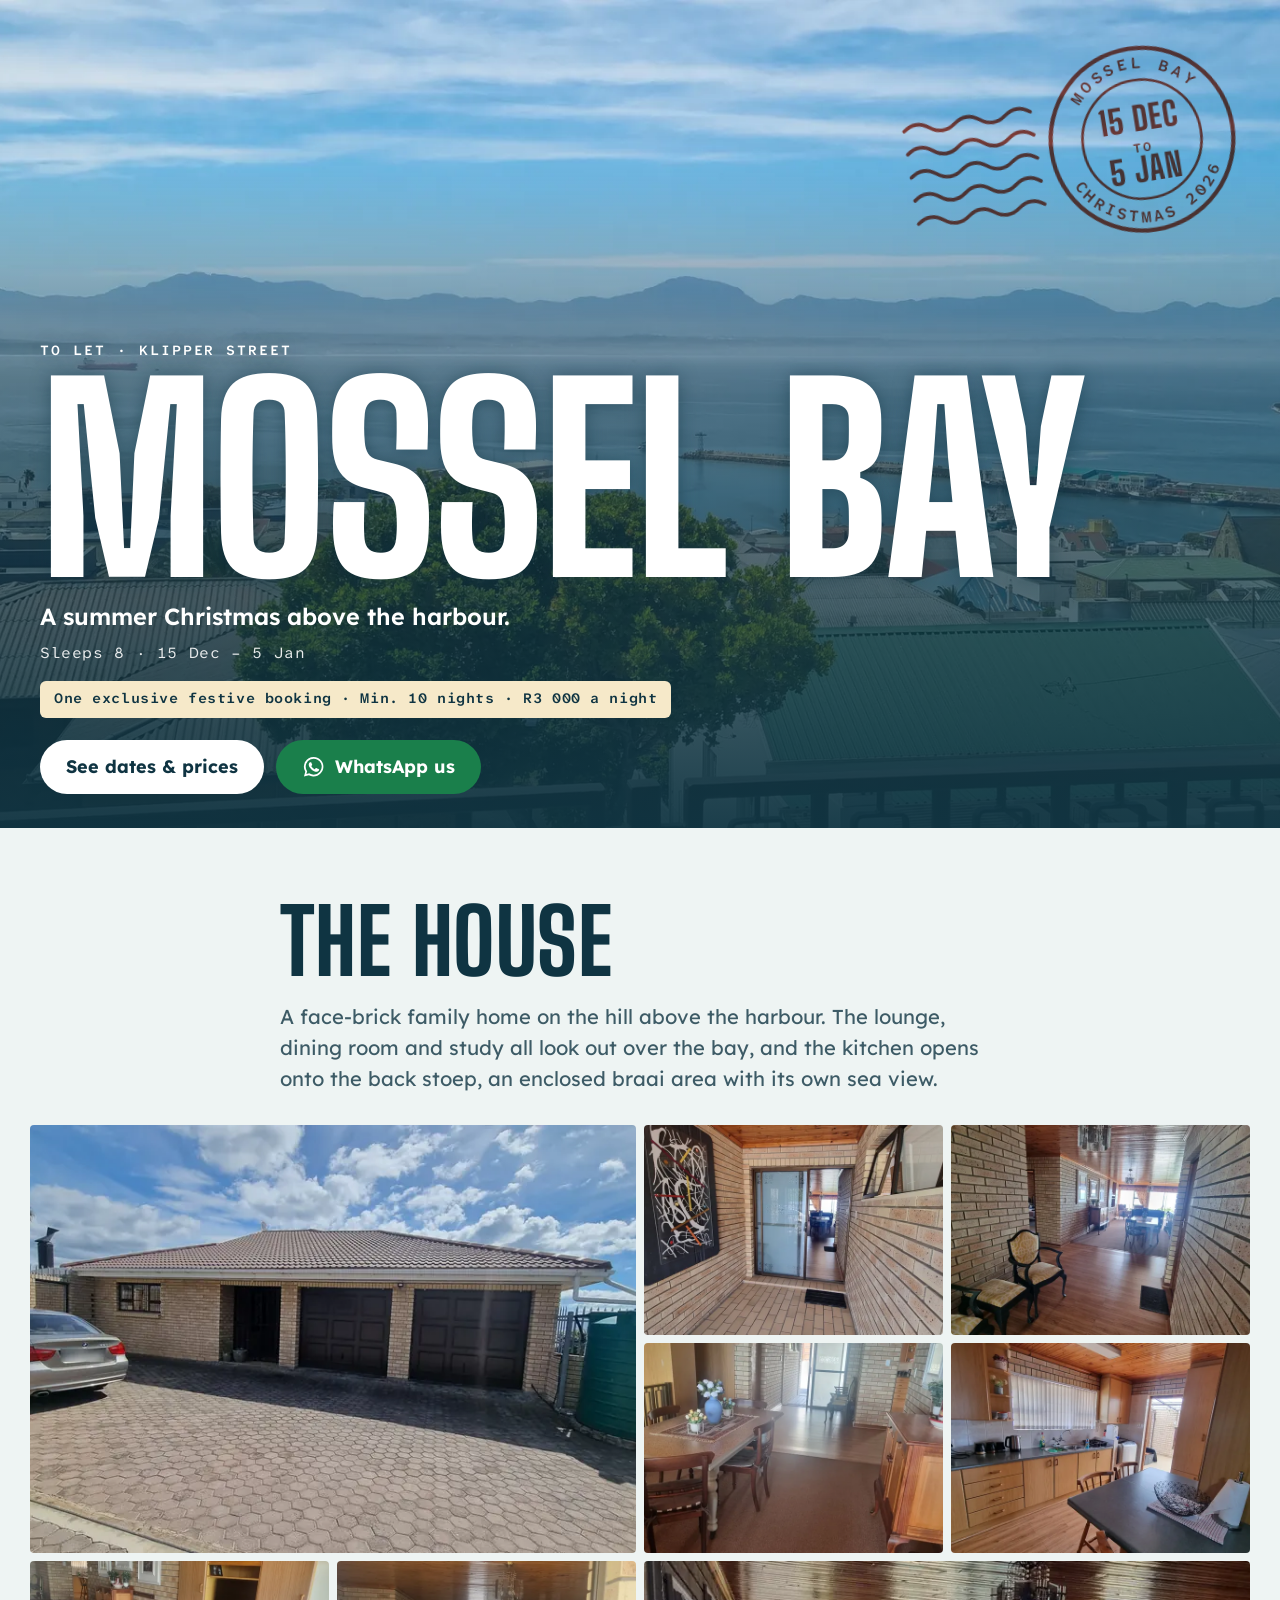
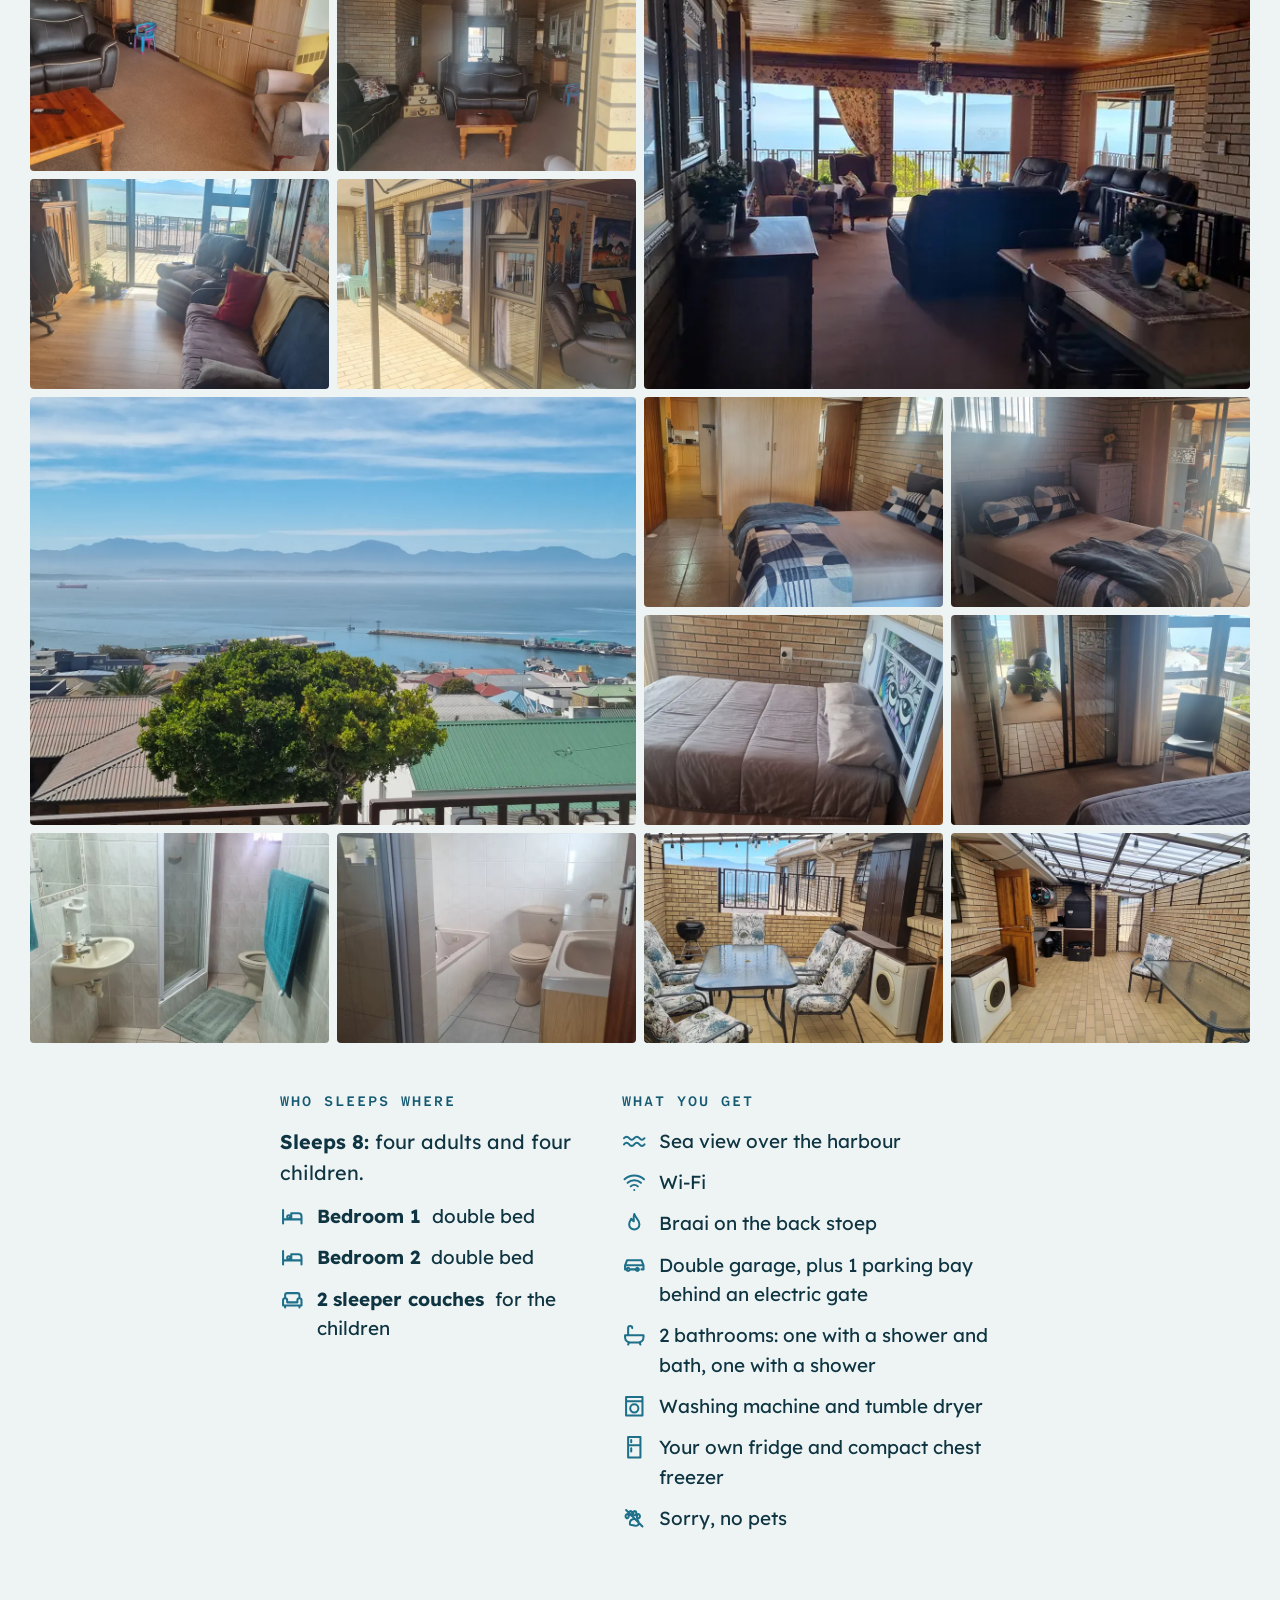
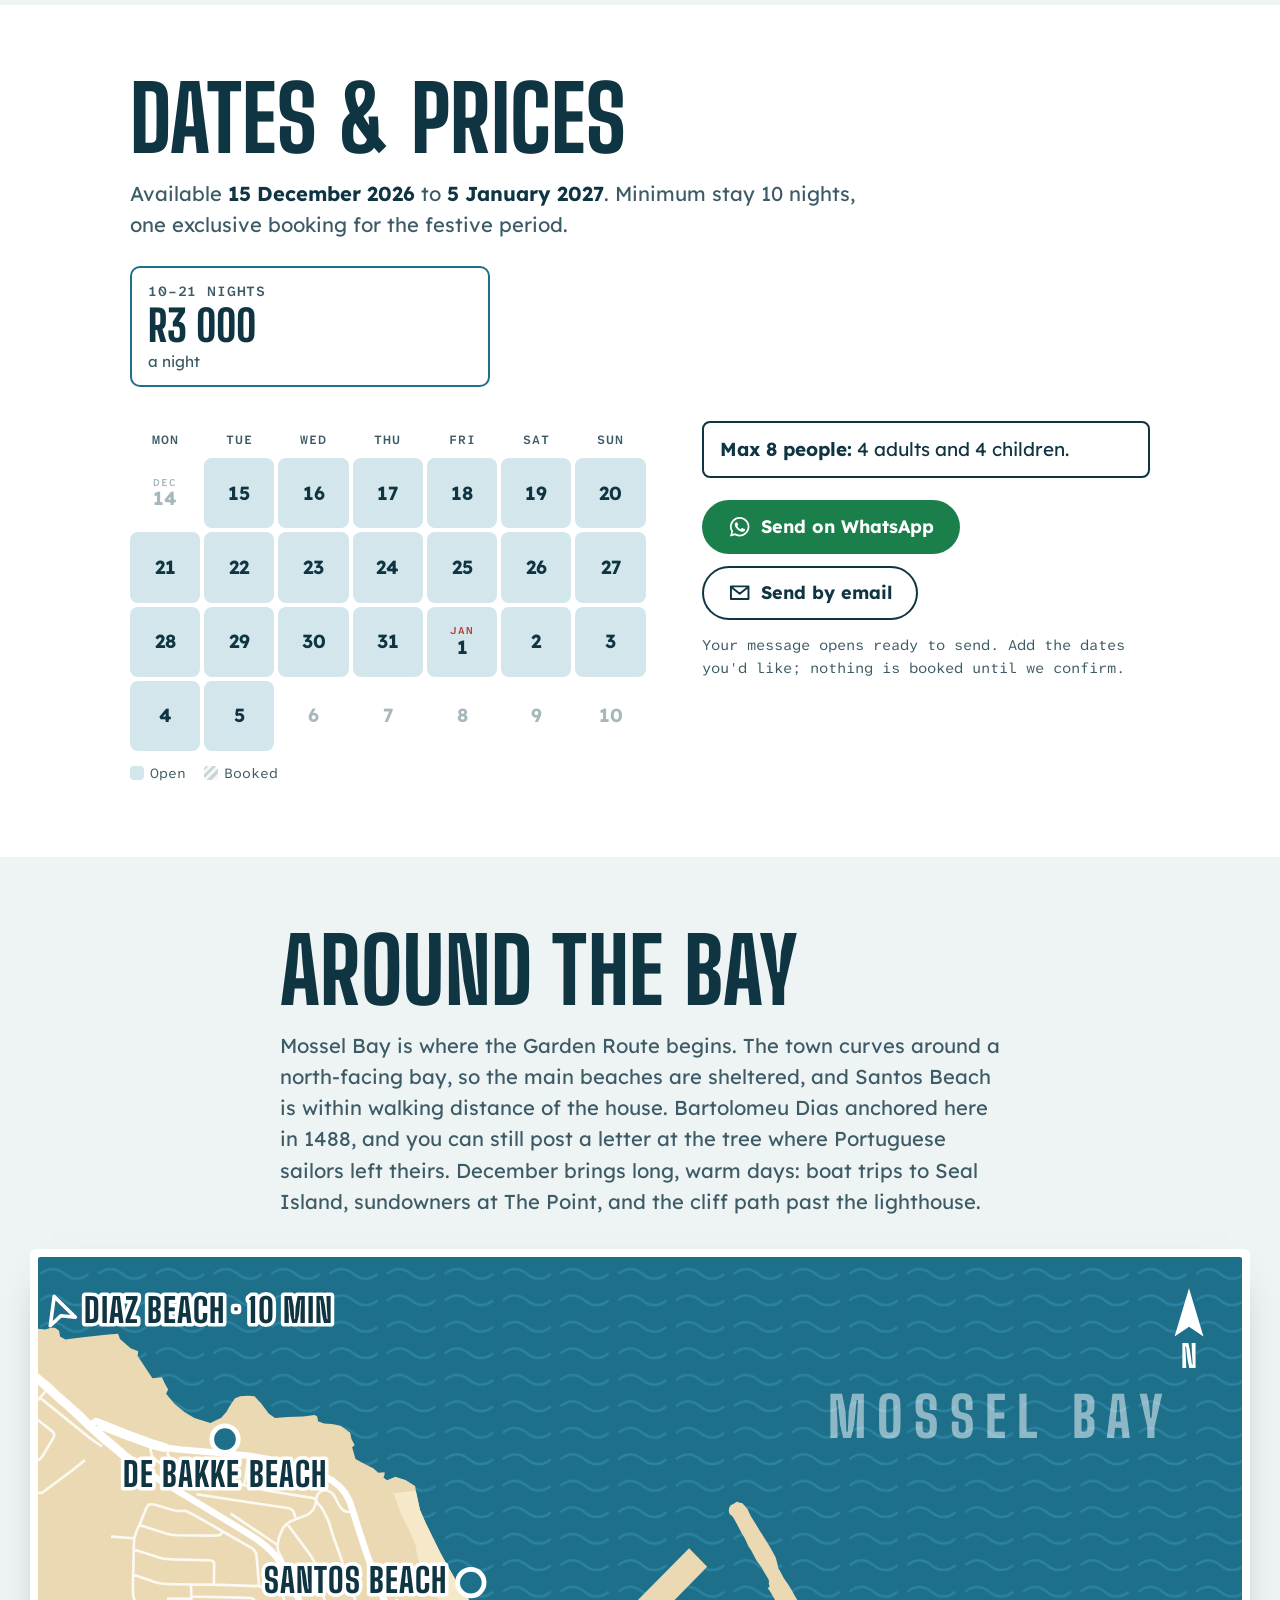
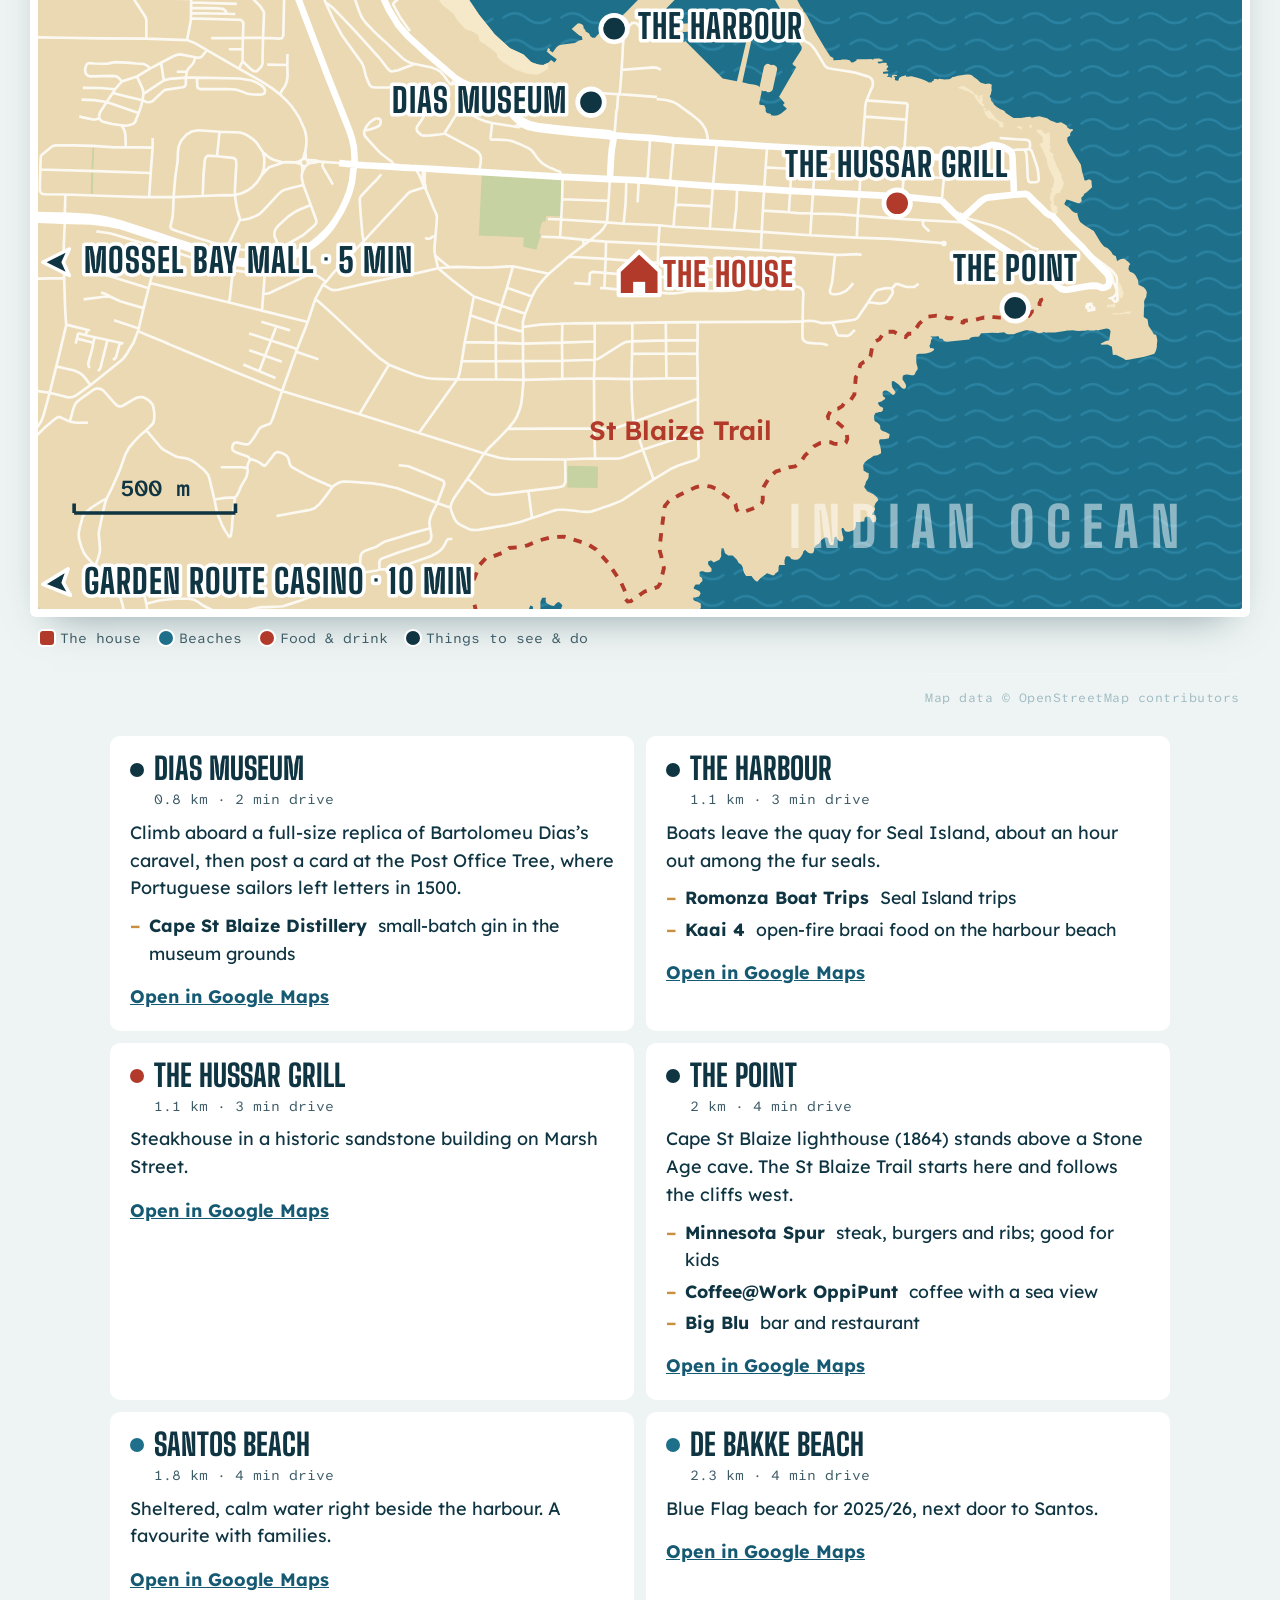
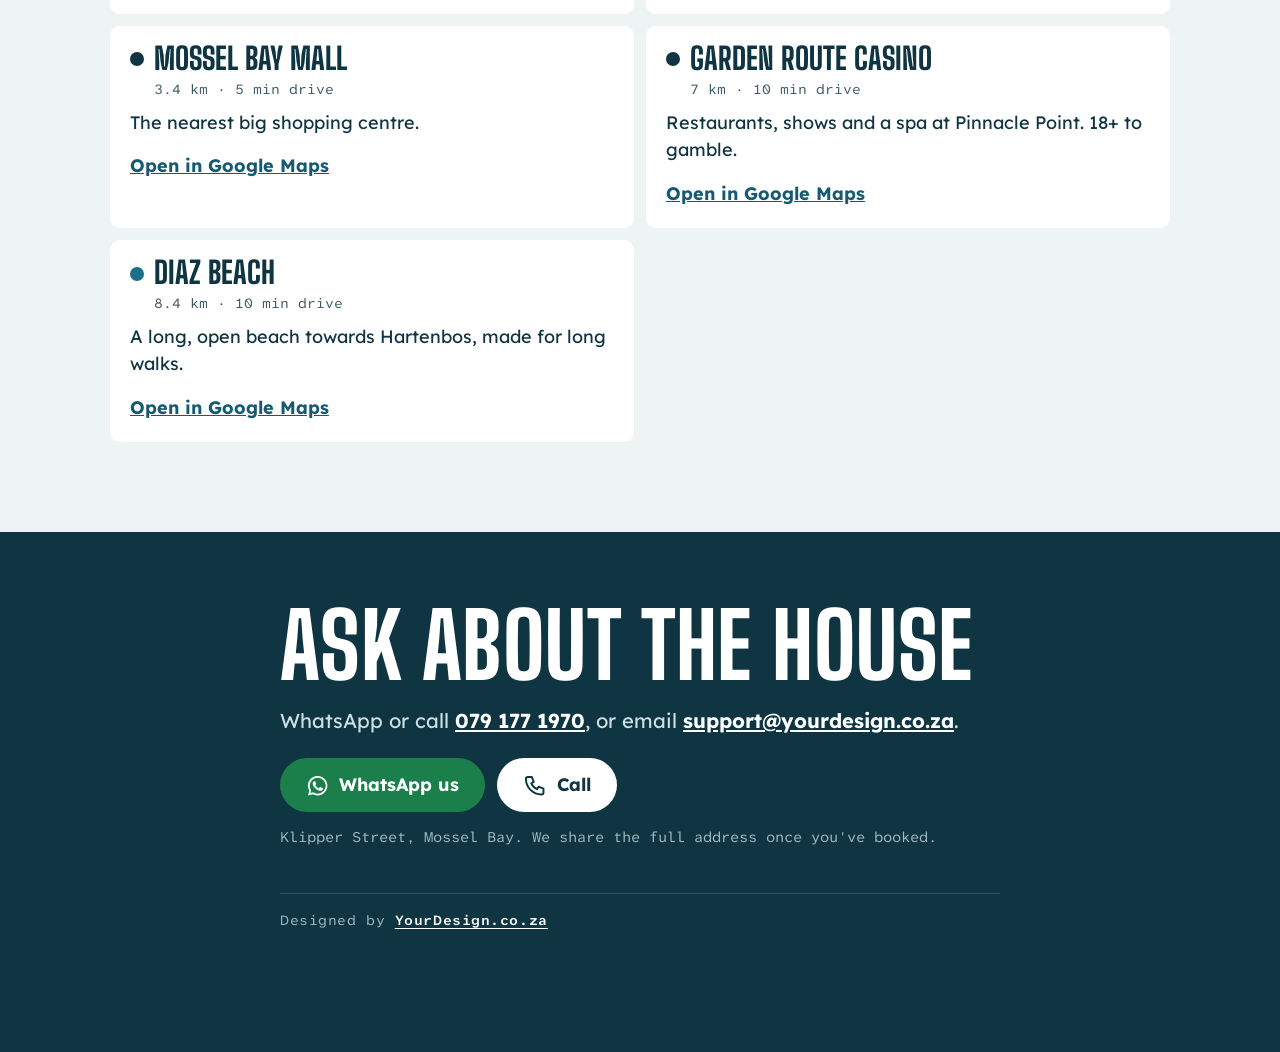
==== commit c0e5fa21: "feat(enquiry): send email enquiries to support@yourdesign.co.za The owner now handles enquiries dire" ====
--- a/index.html
+++ b/index.html
@@ -139,7 +139,7 @@
 <footer class="contact" id="contact">
   <div class="wrap">
     <h2 class="section-title">Ask about the house</h2>
-    <p class="lede">WhatsApp or call <a data-link="tel" data-fill="phone">079 177 1970</a>, or email <a data-link="email" data-fill="email">marisajansevanvuuren3@gmail.com</a>.</p>
+    <p class="lede">WhatsApp or call <a data-link="tel" data-fill="phone">079 177 1970</a>, or email <a data-link="email" data-fill="email">support@yourdesign.co.za</a>.</p>
     <div class="actions">
       <a class="btn btn-whatsapp" data-link="whatsapp" target="_blank" rel="noopener">
         <svg class="icon" aria-hidden="true"><use href="#i-whatsapp"/></svg>WhatsApp us
